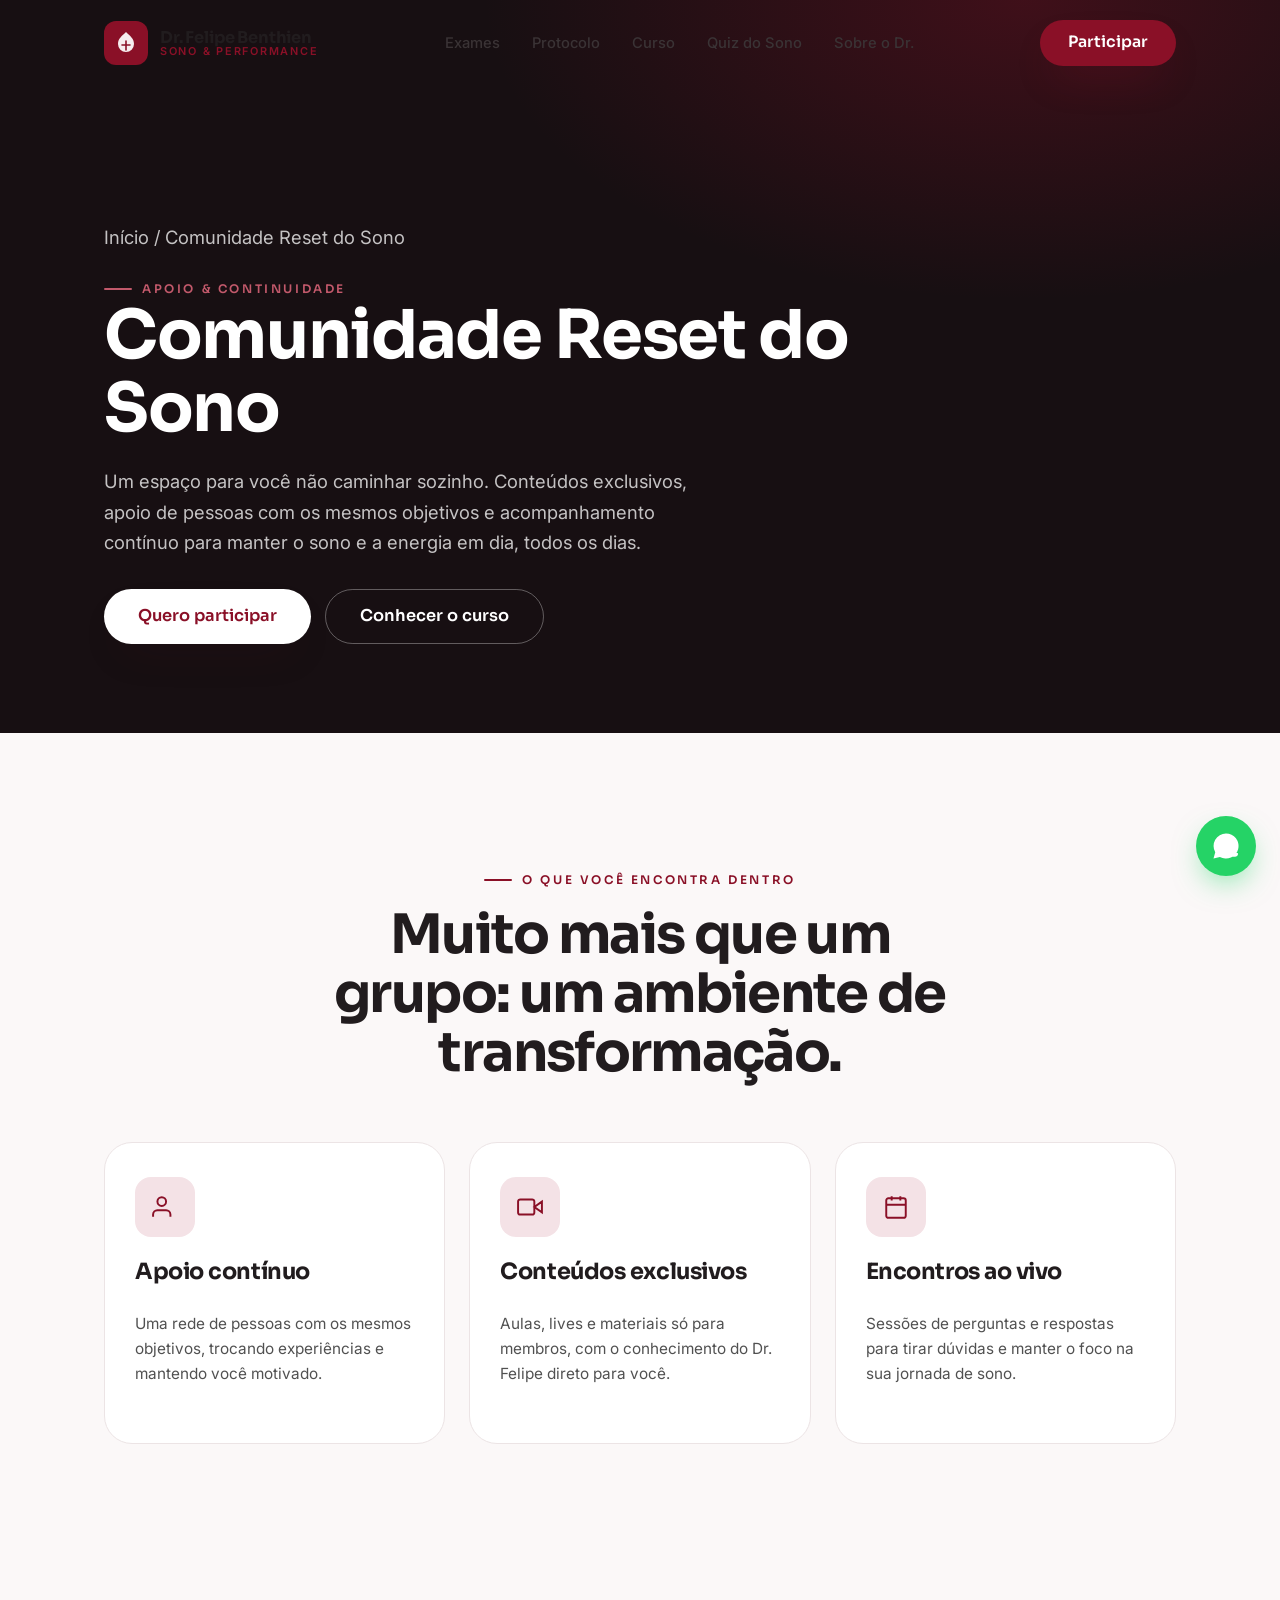
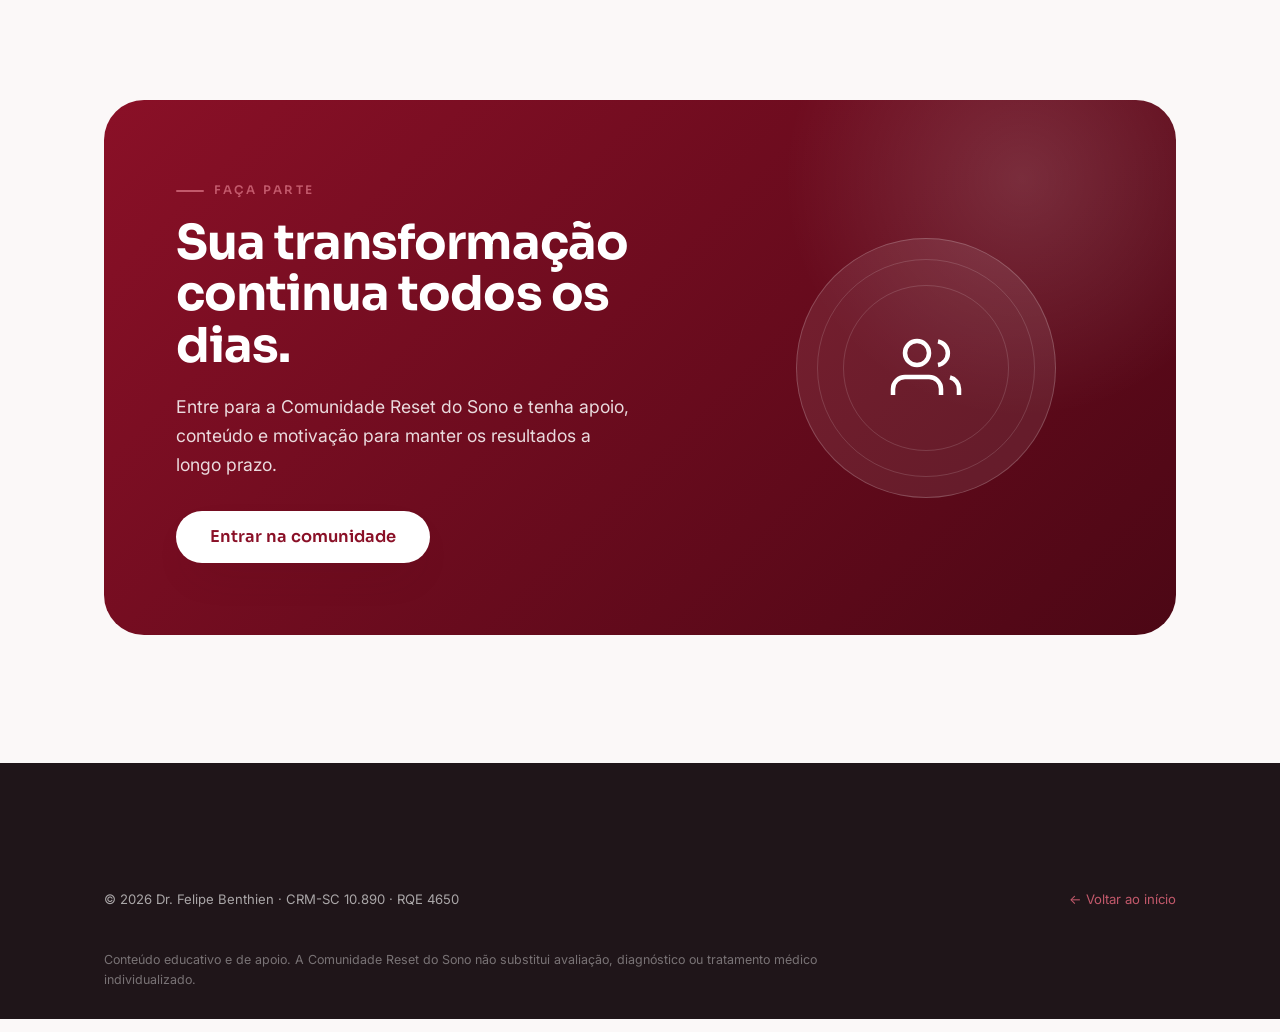
==== comunidade.html @ 01b40cca "feat: cria hub do site Dr. Felipe Benthien (exames + ecossistema) Estrutura inicial do site central " ====
<!DOCTYPE html>
<html lang="pt-BR">
<head>
  <meta charset="UTF-8" />
  <meta name="viewport" content="width=device-width, initial-scale=1.0" />
  <title>Comunidade Reset do Sono | Dr. Felipe Benthien</title>
  <meta name="description" content="A Comunidade Reset do Sono: apoio, conteúdos exclusivos e acompanhamento contínuo para você manter o sono e a energia em dia, ao lado do Dr. Felipe Benthien." />
  <link rel="preconnect" href="https://fonts.googleapis.com" />
  <link rel="preconnect" href="https://fonts.gstatic.com" crossorigin />
  <link href="https://fonts.googleapis.com/css2?family=Sora:wght@400;500;600;700;800&family=Inter:wght@400;500;600&display=swap" rel="stylesheet" />
  <link rel="stylesheet" href="css/styles.css" />
</head>
<body>
  <header class="nav" id="nav">
    <div class="container nav__inner">
      <a href="index.html" class="brand">
        <svg class="brand__mark" viewBox="0 0 44 44" fill="none"><rect width="44" height="44" rx="12" fill="#8a1027"/><path d="M22 11c-4 4-8 6.5-8 12a8 8 0 0 0 16 0c0-5.5-4-8-8-12Z" fill="#fff" opacity=".92"/><path d="M22 20v9M18 24h8" stroke="#8a1027" stroke-width="1.6" stroke-linecap="round"/></svg>
        <span class="brand__text"><span class="brand__name">Dr. Felipe Benthien</span><span class="brand__role">Sono &amp; Performance</span></span>
      </a>
      <nav class="nav__menu">
        <a class="nav__link" href="index.html#exames">Exames</a>
        <a class="nav__link" href="protocolo.html">Protocolo</a>
        <a class="nav__link" href="curso.html">Curso</a>
        <a class="nav__link" href="quiz.html">Quiz do Sono</a>
        <a class="nav__link" href="index.html#sobre">Sobre o Dr.</a>
      </nav>
      <div class="nav__actions">
        <a class="btn btn-primary" href="#entrar">Participar</a>
        <button class="nav__toggle" aria-label="Menu"><span></span><span></span><span></span></button>
      </div>
    </div>
    <div class="nav__drawer">
      <a href="index.html#exames">Exames</a>
      <a href="protocolo.html">Protocolo</a>
      <a href="curso.html">Curso</a>
      <a href="quiz.html">Quiz do Sono</a>
      <a href="index.html#sobre">Sobre o Dr.</a>
      <a class="btn btn-primary btn-block" href="#entrar">Participar</a>
    </div>
  </header>

  <section class="page-hero">
    <div class="container">
      <p class="page-hero__crumb" data-reveal><a href="index.html">Início</a> / Comunidade Reset do Sono</p>
      <span class="eyebrow eyebrow--light" data-reveal>Apoio &amp; continuidade</span>
      <h1 data-reveal data-reveal-delay="1">Comunidade Reset do Sono</h1>
      <p data-reveal data-reveal-delay="2">Um espaço para você não caminhar sozinho. Conteúdos exclusivos, apoio de pessoas com os mesmos objetivos e acompanhamento contínuo para manter o sono e a energia em dia, todos os dias.</p>
      <div class="page-hero__cta" data-reveal data-reveal-delay="3">
        <a class="btn btn-light btn-lg" href="#entrar">Quero participar</a>
        <a class="btn btn-outline-light btn-lg" href="curso.html">Conhecer o curso</a>
      </div>
    </div>
  </section>

  <section class="section">
    <div class="container">
      <div class="eco__head" data-reveal>
        <span class="eyebrow" style="justify-content:center">O que você encontra dentro</span>
        <h2 class="section-title" style="margin-top:16px">Muito mais que um grupo: um ambiente de transformação.</h2>
      </div>
      <div class="exams__grid">
        <article class="exam-card" data-reveal data-reveal-delay="1">
          <span class="exam-card__ico"><svg viewBox="0 0 24 24" width="26" height="26" fill="none" stroke="currentColor" stroke-width="1.8"><path d="M17 21v-2a4 4 0 0 0-4-4H5a4 4 0 0 0-4 4v2"/><circle cx="9" cy="7" r="4"/></svg></span>
          <h3>Apoio contínuo</h3>
          <p class="exam-card__desc">Uma rede de pessoas com os mesmos objetivos, trocando experiências e mantendo você motivado.</p>
        </article>
        <article class="exam-card" data-reveal data-reveal-delay="2">
          <span class="exam-card__ico"><svg viewBox="0 0 24 24" width="26" height="26" fill="none" stroke="currentColor" stroke-width="1.8"><path d="M23 7l-7 5 7 5V7zM14 5H3a2 2 0 0 0-2 2v10a2 2 0 0 0 2 2h11a2 2 0 0 0 2-2V7a2 2 0 0 0-2-2Z"/></svg></span>
          <h3>Conteúdos exclusivos</h3>
          <p class="exam-card__desc">Aulas, lives e materiais só para membros, com o conhecimento do Dr. Felipe direto para você.</p>
        </article>
        <article class="exam-card" data-reveal data-reveal-delay="3">
          <span class="exam-card__ico"><svg viewBox="0 0 24 24" width="26" height="26" fill="none" stroke="currentColor" stroke-width="1.8"><path d="M8 2v4M16 2v4M3 10h18M5 4h14a2 2 0 0 1 2 2v14a2 2 0 0 1-2 2H5a2 2 0 0 1-2-2V6a2 2 0 0 1 2-2Z"/></svg></span>
          <h3>Encontros ao vivo</h3>
          <p class="exam-card__desc">Sessões de perguntas e respostas para tirar dúvidas e manter o foco na sua jornada de sono.</p>
        </article>
      </div>
    </div>
  </section>

  <section class="section" id="entrar">
    <div class="container">
      <div class="quiz-cta" data-reveal>
        <div class="quiz-cta__inner">
          <div>
            <span class="eyebrow eyebrow--light">Faça parte</span>
            <h2 style="margin-top:16px">Sua transformação continua todos os dias.</h2>
            <p>Entre para a Comunidade Reset do Sono e tenha apoio, conteúdo e motivação para manter os resultados a longo prazo.</p>
            <a class="btn btn-light btn-lg" href="https://wa.me/5547999999999?text=Ol%C3%A1!%20Quero%20participar%20da%20Comunidade%20Reset%20do%20Sono." target="_blank" rel="noopener">Entrar na comunidade</a>
          </div>
          <div class="quiz-cta__visual">
            <div class="quiz-orb"><svg viewBox="0 0 24 24" fill="none" stroke="currentColor" stroke-width="1.5"><path d="M17 21v-2a4 4 0 0 0-4-4H5a4 4 0 0 0-4 4v2"/><circle cx="9" cy="7" r="4"/><path d="M23 21v-2a4 4 0 0 0-3-3.87M16 3.13A4 4 0 0 1 16 11"/></svg></div>
          </div>
        </div>
      </div>
    </div>
  </section>

  <footer class="footer">
    <div class="container">
      <div class="footer__bar" style="border:none">
        <span>© <span id="year">2026</span> Dr. Felipe Benthien · CRM-SC 10.890 · RQE 4650</span>
        <span><a href="index.html" style="color:var(--wine-soft)">← Voltar ao início</a></span>
      </div>
      <p class="footer__disclaimer">Conteúdo educativo e de apoio. A Comunidade Reset do Sono não substitui avaliação, diagnóstico ou tratamento médico individualizado.</p>
    </div>
  </footer>

  <button class="wa-float" href="https://wa.me/5547999999999" aria-label="Falar no WhatsApp" onclick="window.open('https://wa.me/5547999999999?text=Ol%C3%A1!%20Quero%20saber%20mais%20sobre%20a%20Comunidade%20Reset%20do%20Sono.','_blank')"><svg viewBox="0 0 24 24" fill="currentColor"><path d="M17.5 14.4c-.3-.2-1.7-.9-2-1-.3-.1-.5-.1-.6.2-.2.3-.7 1-.9 1.1-.2.2-.3.2-.6.1-1.7-.9-2.9-1.6-4-3.6-.3-.5.3-.5.8-1.5.1-.2 0-.3 0-.5-.1-.1-.6-1.5-.9-2-.2-.5-.4-.4-.6-.4h-.5c-.2 0-.5.1-.7.3-.8.8-1 1.8-1 3 .1 1.9 1.4 3.7 1.6 4 .2.2 2.8 4.3 6.8 5.7 2.4.9 3.3.9 4.5.8.7-.1 1.7-.7 2-1.4.3-.7.3-1.2.2-1.4-.1-.1-.3-.2-.6-.3ZM12 2a10 10 0 0 0-8.6 15L2 22l5.1-1.3A10 10 0 1 0 12 2Z"/></svg></button>

  <script src="js/main.js"></script>
</body>
</html>
---- css/styles.css ----
/* ============================================================
   Dr. Felipe Benthien — Design System
   Pneumologia · Medicina do Sono · Performance
   Paleta: #8A1027 (bordô) · #515151 (grafite) · branco
   ============================================================ */

/* ---------- Tokens ---------- */
:root {
  /* Brand */
  --wine: #8a1027;
  --wine-deep: #6c0c1f;
  --wine-dark: #4c0715;
  --wine-soft: #c2596b;
  --wine-tint: #f4e2e6;
  --wine-tint-2: #faf1f3;
  --graphite: #515151;
  --ink: #211c1e;
  --ink-2: #3a3335;
  --near-black: #170f12;
  --near-black-2: #1f1519;

  /* Neutrals */
  --white: #ffffff;
  --paper: #fbf8f8;
  --paper-2: #f6f0f1;
  --line: #ece4e5;
  --muted: #8b8285;

  /* Semantic */
  --bg: var(--paper);
  --text: var(--graphite);
  --heading: var(--ink);

  /* Type */
  --font-display: "Sora", "Segoe UI", system-ui, sans-serif;
  --font-body: "Inter", system-ui, -apple-system, sans-serif;

  /* Radius */
  --r-sm: 12px;
  --r-md: 20px;
  --r-lg: 28px;
  --r-xl: 40px;
  --r-pill: 999px;

  /* Shadow */
  --shadow-sm: 0 2px 8px rgba(30, 12, 16, .05);
  --shadow-md: 0 18px 44px -20px rgba(76, 7, 21, .28);
  --shadow-lg: 0 40px 80px -32px rgba(76, 7, 21, .35);
  --shadow-wine: 0 20px 40px -16px rgba(138, 16, 39, .45);

  /* Layout */
  --container: 1200px;
  --gutter: clamp(20px, 5vw, 80px);
  --section-y: clamp(72px, 10vw, 140px);

  /* Motion */
  --ease: cubic-bezier(.22, 1, .36, 1);
  --ease-in-out: cubic-bezier(.65, 0, .35, 1);
}

/* ---------- Reset ---------- */
*, *::before, *::after { box-sizing: border-box; }
html { scroll-behavior: smooth; -webkit-text-size-adjust: 100%; }
@media (prefers-reduced-motion: reduce) {
  html { scroll-behavior: auto; }
  *, *::before, *::after { animation-duration: .001ms !important; transition-duration: .001ms !important; }
}
body {
  margin: 0;
  font-family: var(--font-body);
  color: var(--text);
  background: var(--bg);
  line-height: 1.65;
  font-size: 17px;
  -webkit-font-smoothing: antialiased;
  overflow-x: hidden;
}
img, svg, video { max-width: 100%; display: block; }
a { color: inherit; text-decoration: none; }
button { font-family: inherit; cursor: pointer; border: none; background: none; }
ul { margin: 0; padding: 0; list-style: none; }
h1, h2, h3, h4 { font-family: var(--font-display); color: var(--heading); line-height: 1.08; margin: 0; font-weight: 700; letter-spacing: -.02em; }

/* ---------- Utilities ---------- */
.container { width: 100%; max-width: var(--container); margin-inline: auto; padding-inline: var(--gutter); }
.section { padding-block: var(--section-y); position: relative; }
.section--tight { padding-block: clamp(48px, 6vw, 90px); }
.eyebrow {
  display: inline-flex; align-items: center; gap: 10px;
  font-family: var(--font-display); font-weight: 600; font-size: .74rem;
  letter-spacing: .22em; text-transform: uppercase; color: var(--wine);
}
.eyebrow::before { content: ""; width: 28px; height: 2px; background: var(--wine); border-radius: 2px; }
.eyebrow--light { color: var(--wine-soft); }
.eyebrow--light::before { background: var(--wine-soft); }
.section-title { font-size: clamp(2rem, 5vw, 3.4rem); letter-spacing: -.03em; }
.section-lead { font-size: clamp(1.05rem, 2vw, 1.2rem); color: var(--graphite); max-width: 56ch; }
.text-wine { color: var(--wine); }
.serif-accent { font-style: italic; font-weight: 300; }

/* ---------- Buttons ---------- */
.btn {
  display: inline-flex; align-items: center; justify-content: center; gap: 10px;
  font-family: var(--font-display); font-weight: 600; font-size: .98rem;
  padding: 15px 28px; border-radius: var(--r-pill);
  transition: transform .35s var(--ease), box-shadow .35s var(--ease), background .3s, color .3s;
  white-space: nowrap; line-height: 1;
}
.btn svg { width: 18px; height: 18px; }
.btn-primary { background: var(--wine); color: #fff; box-shadow: var(--shadow-wine); }
.btn-primary:hover { background: var(--wine-deep); transform: translateY(-3px); box-shadow: 0 26px 50px -18px rgba(138,16,39,.6); }
.btn-ghost { background: transparent; color: var(--ink); border: 1.5px solid var(--line); }
.btn-ghost:hover { border-color: var(--wine); color: var(--wine); transform: translateY(-3px); }
.btn-light { background: #fff; color: var(--wine); box-shadow: var(--shadow-md); }
.btn-light:hover { transform: translateY(-3px); box-shadow: var(--shadow-lg); }
.btn-outline-light { background: transparent; color: #fff; border: 1.5px solid rgba(255,255,255,.32); }
.btn-outline-light:hover { border-color: #fff; background: rgba(255,255,255,.08); transform: translateY(-3px); }
.btn-lg { padding: 18px 34px; font-size: 1.02rem; }
.btn-block { width: 100%; }

.link-arrow { display: inline-flex; align-items: center; gap: 8px; font-family: var(--font-display); font-weight: 600; color: var(--wine); transition: gap .3s var(--ease); }
.link-arrow svg { width: 16px; height: 16px; transition: transform .3s var(--ease); }
.link-arrow:hover { gap: 12px; }
.link-arrow:hover svg { transform: translateX(3px); }

/* ============================================================
   NAVBAR
   ============================================================ */
.nav {
  position: fixed; inset: 0 0 auto 0; z-index: 100;
  transition: background .4s var(--ease), box-shadow .4s var(--ease), padding .4s var(--ease);
  padding-block: 20px;
}
.nav.is-scrolled { background: rgba(251,248,248,.82); backdrop-filter: blur(16px); box-shadow: 0 1px 0 rgba(0,0,0,.05); padding-block: 12px; }
.nav__inner { display: flex; align-items: center; justify-content: space-between; gap: 24px; }
.brand { display: flex; align-items: center; gap: 12px; }
.brand__mark { width: 44px; height: 44px; flex: none; }
.brand__text { display: flex; flex-direction: column; line-height: 1.05; }
.brand__name { font-family: var(--font-display); font-weight: 700; font-size: 1.02rem; color: var(--ink); letter-spacing: -.01em; }
.brand__role { font-size: .68rem; letter-spacing: .16em; text-transform: uppercase; color: var(--wine); font-weight: 600; }
.nav__menu { display: flex; align-items: center; gap: 4px; }
.nav__link {
  position: relative; padding: 10px 14px; border-radius: var(--r-pill);
  font-size: .92rem; font-weight: 500; color: var(--ink-2);
  transition: color .25s, background .25s;
}
.nav__link:hover { color: var(--wine); background: var(--wine-tint-2); }
.nav__actions { display: flex; align-items: center; gap: 12px; }
.nav__toggle { display: none; width: 46px; height: 46px; border-radius: 14px; border: 1.5px solid var(--line); position: relative; }
.nav__toggle span { position: absolute; left: 12px; right: 12px; height: 2px; background: var(--ink); border-radius: 2px; transition: transform .35s var(--ease), opacity .25s; }
.nav__toggle span:nth-child(1) { top: 16px; }
.nav__toggle span:nth-child(2) { top: 22px; }
.nav__toggle span:nth-child(3) { top: 28px; }
body.menu-open .nav__toggle span:nth-child(1) { transform: translateY(6px) rotate(45deg); }
body.menu-open .nav__toggle span:nth-child(2) { opacity: 0; }
body.menu-open .nav__toggle span:nth-child(3) { transform: translateY(-6px) rotate(-45deg); }

/* Dropdown (Ecossistema) */
.nav__item--has-menu { position: relative; }
.nav__dropdown {
  position: absolute; top: calc(100% + 14px); left: 50%; transform: translateX(-50%) translateY(10px);
  width: 320px; background: #fff; border-radius: var(--r-md); box-shadow: var(--shadow-lg);
  padding: 12px; opacity: 0; visibility: hidden; transition: opacity .3s var(--ease), transform .3s var(--ease);
  border: 1px solid var(--line);
}
.nav__item--has-menu:hover .nav__dropdown { opacity: 1; visibility: visible; transform: translateX(-50%) translateY(0); }
.nav__dropdown a { display: flex; gap: 12px; padding: 12px; border-radius: 14px; transition: background .2s; }
.nav__dropdown a:hover { background: var(--wine-tint-2); }
.nav__dropdown .dd-ico { width: 40px; height: 40px; border-radius: 12px; background: var(--wine-tint); display: grid; place-items: center; flex: none; color: var(--wine); }
.nav__dropdown .dd-ico svg { width: 20px; height: 20px; }
.nav__dropdown .dd-title { font-family: var(--font-display); font-weight: 600; font-size: .92rem; color: var(--ink); }
.nav__dropdown .dd-sub { font-size: .78rem; color: var(--muted); }

/* Mobile drawer */
.nav__drawer {
  position: fixed; inset: 0; z-index: 99; background: var(--paper);
  transform: translateX(100%); transition: transform .5s var(--ease);
  display: flex; flex-direction: column; padding: 100px var(--gutter) 40px; gap: 6px; overflow-y: auto;
}
body.menu-open .nav__drawer { transform: translateX(0); }
.nav__drawer a { font-family: var(--font-display); font-size: 1.5rem; font-weight: 600; color: var(--ink); padding: 14px 0; border-bottom: 1px solid var(--line); }
.nav__drawer .btn { margin-top: 20px; }

/* ============================================================
   HERO
   ============================================================ */
.hero { padding-top: clamp(130px, 16vw, 190px); padding-bottom: var(--section-y); position: relative; overflow: hidden; }
.hero__bg {
  position: absolute; inset: 0; z-index: -1;
  background:
    radial-gradient(1000px 600px at 78% -5%, rgba(138,16,39,.10), transparent 60%),
    radial-gradient(700px 500px at 8% 30%, rgba(138,16,39,.05), transparent 55%);
}
.hero__grid { display: grid; grid-template-columns: 1.05fr .95fr; gap: clamp(30px, 5vw, 70px); align-items: center; }
.hero__title { font-size: clamp(2.6rem, 6.4vw, 4.9rem); letter-spacing: -.035em; margin-top: 22px; }
.hero__title em { font-family: var(--font-body); font-style: italic; font-weight: 300; color: var(--wine); }
.hero__lead { margin-top: 24px; font-size: clamp(1.08rem, 2vw, 1.25rem); max-width: 46ch; color: var(--graphite); }
.hero__cta { display: flex; flex-wrap: wrap; gap: 14px; margin-top: 34px; }
.hero__trust { display: flex; flex-wrap: wrap; gap: 26px; margin-top: 40px; }
.hero__trust-item { display: flex; flex-direction: column; }
.hero__trust-num { font-family: var(--font-display); font-weight: 700; font-size: 1.7rem; color: var(--ink); letter-spacing: -.02em; }
.hero__trust-label { font-size: .82rem; color: var(--muted); }

.hero__visual { position: relative; }
.hero__portrait {
  position: relative; border-radius: var(--r-xl); overflow: hidden; aspect-ratio: 4/5;
  box-shadow: var(--shadow-lg);
  background:
    linear-gradient(150deg, rgba(138,16,39,.14), rgba(23,15,18,.55)),
    linear-gradient(320deg, #2a1d21, #6c0c1f 120%);
}
.hero__portrait .media-note { position: absolute; inset: 0; display: grid; place-items: center; color: rgba(255,255,255,.5); font-size: .8rem; letter-spacing: .12em; text-transform: uppercase; text-align: center; padding: 20px; }
.hero__badge {
  position: absolute; background: #fff; border-radius: var(--r-md); box-shadow: var(--shadow-lg);
  padding: 16px 20px; display: flex; align-items: center; gap: 14px;
}
.hero__badge--tl { top: 24px; left: -28px; }
.hero__badge--br { bottom: 30px; right: -24px; flex-direction: column; align-items: flex-start; gap: 4px; }
.hero__badge .b-ico { width: 42px; height: 42px; border-radius: 12px; background: var(--wine-tint); color: var(--wine); display: grid; place-items: center; flex: none; }
.hero__badge .b-title { font-family: var(--font-display); font-weight: 700; font-size: .95rem; color: var(--ink); line-height: 1.1; }
.hero__badge .b-sub { font-size: .76rem; color: var(--muted); }
.hero__badge .stars { color: #e0a92e; font-size: .85rem; letter-spacing: 2px; }

/* Credibility marquee */
.cred { border-block: 1px solid var(--line); background: var(--white); }
.cred__track { display: flex; align-items: center; gap: clamp(28px, 5vw, 60px); padding-block: 26px; flex-wrap: wrap; justify-content: center; }
.cred__item { display: flex; align-items: center; gap: 12px; color: var(--graphite); font-family: var(--font-display); font-weight: 600; font-size: .95rem; }
.cred__item svg { width: 22px; height: 22px; color: var(--wine); flex: none; }

/* ============================================================
   SOBRE
   ============================================================ */
.about__grid { display: grid; grid-template-columns: .9fr 1.1fr; gap: clamp(36px, 6vw, 80px); align-items: center; }
.about__media { position: relative; }
.about__frame {
  border-radius: var(--r-lg); overflow: hidden; aspect-ratio: 3/4; box-shadow: var(--shadow-lg);
  background: linear-gradient(160deg, #efe2e5, #d8bcc2);
  display: grid; place-items: center;
}
.about__frame .media-note { color: rgba(76,7,21,.4); font-size: .78rem; letter-spacing: .12em; text-transform: uppercase; text-align: center; padding: 20px; }
.about__stamp {
  position: absolute; bottom: -26px; right: -20px; width: 128px; height: 128px; border-radius: 50%;
  background: var(--wine); color: #fff; display: grid; place-items: center; text-align: center;
  box-shadow: var(--shadow-wine); padding: 14px; font-family: var(--font-display); font-weight: 600; font-size: .74rem; line-height: 1.3;
}
.about__text p { margin: 18px 0; }
.about__sign { margin-top: 26px; display: flex; align-items: center; gap: 16px; }
.about__sign-name { font-family: var(--font-display); font-weight: 700; color: var(--ink); }
.about__sign-role { font-size: .85rem; color: var(--muted); }
.about__creds { display: flex; gap: 10px; flex-wrap: wrap; margin-top: 26px; }
.chip { display: inline-flex; align-items: center; gap: 8px; padding: 8px 16px; border-radius: var(--r-pill); background: var(--wine-tint-2); color: var(--wine-deep); font-size: .82rem; font-weight: 600; font-family: var(--font-display); }

/* ============================================================
   SINTOMAS
   ============================================================ */
.symptoms { background: var(--near-black); color: rgba(255,255,255,.82); }
.symptoms .section-title { color: #fff; }
.symptoms__head { max-width: 60ch; margin-bottom: 54px; }
.symptoms__grid { display: grid; grid-template-columns: repeat(4, 1fr); gap: 20px; }
.symptom {
  padding: 30px 26px; border-radius: var(--r-md); background: rgba(255,255,255,.04);
  border: 1px solid rgba(255,255,255,.08); transition: transform .4s var(--ease), background .4s;
}
.symptom:hover { transform: translateY(-6px); background: rgba(138,16,39,.18); border-color: rgba(194,89,107,.4); }
.symptom__ico { width: 52px; height: 52px; border-radius: 14px; background: rgba(194,89,107,.16); color: var(--wine-soft); display: grid; place-items: center; margin-bottom: 20px; }
.symptom h3 { color: #fff; font-size: 1.2rem; margin-bottom: 10px; }
.symptom p { font-size: .92rem; color: rgba(255,255,255,.66); margin: 0; }
.symptoms__cta { margin-top: 48px; display: flex; flex-wrap: wrap; align-items: center; gap: 20px; justify-content: space-between; padding: 30px 34px; border-radius: var(--r-lg); background: linear-gradient(120deg, var(--wine-dark), var(--wine)); }
.symptoms__cta p { margin: 0; color: rgba(255,255,255,.9); font-size: 1.05rem; max-width: 46ch; }

/* ============================================================
   EXAMES / CORE
   ============================================================ */
.exams__head { display: grid; grid-template-columns: 1fr auto; gap: 30px; align-items: end; margin-bottom: 56px; }
.exams__grid { display: grid; grid-template-columns: repeat(3, 1fr); gap: 24px; }
.exam-card {
  background: #fff; border-radius: var(--r-lg); padding: 34px 30px; border: 1px solid var(--line);
  transition: transform .4s var(--ease), box-shadow .4s var(--ease), border-color .4s;
  display: flex; flex-direction: column; position: relative; overflow: hidden;
}
.exam-card::after { content: ""; position: absolute; inset: auto 0 0 0; height: 4px; background: var(--wine); transform: scaleX(0); transform-origin: left; transition: transform .5s var(--ease); }
.exam-card:hover { transform: translateY(-8px); box-shadow: var(--shadow-lg); border-color: transparent; }
.exam-card:hover::after { transform: scaleX(1); }
.exam-card.is-featured { background: linear-gradient(165deg, var(--wine), var(--wine-dark)); color: rgba(255,255,255,.85); border-color: transparent; box-shadow: var(--shadow-wine); }
.exam-card.is-featured h3, .exam-card.is-featured .exam-card__price { color: #fff; }
.exam-card.is-featured .exam-card__ico { background: rgba(255,255,255,.14); color: #fff; }
.exam-card.is-featured .exam-card__feat li::before { color: var(--wine-soft); }
.exam-card.is-featured .link-arrow { color: #fff; }
.exam-card__tag { position: absolute; top: 20px; right: 20px; font-size: .68rem; letter-spacing: .12em; text-transform: uppercase; font-weight: 700; color: #fff; background: rgba(255,255,255,.16); padding: 6px 12px; border-radius: var(--r-pill); }
.exam-card__ico { width: 60px; height: 60px; border-radius: 16px; background: var(--wine-tint); color: var(--wine); display: grid; place-items: center; margin-bottom: 22px; }
.exam-card h3 { font-size: 1.4rem; margin-bottom: 12px; }
.exam-card__desc { font-size: .96rem; margin-bottom: 22px; }
.exam-card__feat { display: flex; flex-direction: column; gap: 10px; margin-bottom: 26px; }
.exam-card__feat li { position: relative; padding-left: 26px; font-size: .9rem; }
.exam-card__feat li::before { content: "✓"; position: absolute; left: 0; color: var(--wine); font-weight: 700; }
.exam-card__foot { margin-top: auto; }

/* ============================================================
   QUIZ SEÇÃO
   ============================================================ */
.quiz-cta { background: linear-gradient(135deg, var(--wine) 0%, var(--wine-dark) 100%); color: #fff; border-radius: var(--r-xl); overflow: hidden; position: relative; }
.quiz-cta__inner { display: grid; grid-template-columns: 1.2fr .8fr; gap: 40px; align-items: center; padding: clamp(40px, 6vw, 72px); position: relative; z-index: 1; }
.quiz-cta::before { content: ""; position: absolute; top: -30%; right: -8%; width: 480px; height: 480px; border-radius: 50%; background: radial-gradient(circle, rgba(255,255,255,.14), transparent 70%); }
.quiz-cta h2 { color: #fff; font-size: clamp(1.9rem, 4vw, 3rem); }
.quiz-cta p { color: rgba(255,255,255,.85); margin: 20px 0 32px; font-size: 1.1rem; max-width: 42ch; }
.quiz-cta__meta { display: flex; gap: 26px; margin-top: 28px; flex-wrap: wrap; }
.quiz-cta__meta div { font-size: .86rem; color: rgba(255,255,255,.75); }
.quiz-cta__meta strong { display: block; font-family: var(--font-display); font-size: 1.5rem; color: #fff; }
.quiz-cta__visual { display: grid; place-items: center; }
.quiz-orb { width: 100%; max-width: 260px; aspect-ratio: 1; border-radius: 50%; background: rgba(255,255,255,.08); border: 1px solid rgba(255,255,255,.2); display: grid; place-items: center; position: relative; }
.quiz-orb::before, .quiz-orb::after { content: ""; position: absolute; border-radius: 50%; border: 1px solid rgba(255,255,255,.14); }
.quiz-orb::before { inset: 20px; }
.quiz-orb::after { inset: 46px; }
.quiz-orb svg { width: 72px; height: 72px; color: #fff; position: relative; }

/* ============================================================
   ECOSSISTEMA (sites dentro do site)
   ============================================================ */
.eco__head { text-align: center; max-width: 62ch; margin: 0 auto 60px; }
.eco__head .section-lead { margin-inline: auto; }
.eco__grid { display: grid; grid-template-columns: repeat(2, 1fr); gap: 24px; }
.eco-card {
  position: relative; border-radius: var(--r-lg); overflow: hidden; padding: 40px; min-height: 320px;
  display: flex; flex-direction: column; justify-content: flex-end; color: #fff;
  transition: transform .5s var(--ease); isolation: isolate;
}
.eco-card::before { content: ""; position: absolute; inset: 0; z-index: -2; transition: transform .8s var(--ease); }
.eco-card::after { content: ""; position: absolute; inset: 0; z-index: -1; background: linear-gradient(180deg, rgba(23,15,18,.1) 0%, rgba(23,15,18,.86) 100%); }
.eco-card:hover { transform: translateY(-8px); }
.eco-card:hover::before { transform: scale(1.06); }
.eco-card--protocolo::before { background: linear-gradient(150deg, #6c0c1f, #2a0810); }
.eco-card--curso::before { background: linear-gradient(150deg, #8a1027, #4c0715); }
.eco-card--comunidade::before { background: linear-gradient(150deg, #3a2d30, #170f12); }
.eco-card--quiz::before { background: linear-gradient(150deg, #a02236, #611018); }
.eco-card__badge { position: absolute; top: 26px; left: 26px; z-index: 1; font-size: .7rem; letter-spacing: .14em; text-transform: uppercase; font-weight: 700; background: rgba(255,255,255,.16); backdrop-filter: blur(6px); padding: 7px 14px; border-radius: var(--r-pill); }
.eco-card__price { position: absolute; top: 26px; right: 26px; z-index: 1; font-family: var(--font-display); font-weight: 700; font-size: 1.05rem; }
.eco-card h3 { color: #fff; font-size: clamp(1.5rem, 3vw, 2.1rem); margin-bottom: 12px; }
.eco-card p { color: rgba(255,255,255,.82); font-size: .96rem; margin: 0 0 22px; max-width: 42ch; }
.eco-card .link-arrow { color: #fff; }
.eco-card--wide { grid-column: span 2; }
@media (min-width: 861px) {
  .eco-card--wide { flex-direction: row; align-items: center; justify-content: space-between; min-height: 260px; }
  .eco-card--wide .eco-card__body { max-width: 60%; }
}

/* ============================================================
   PROTOCOLO destaque
   ============================================================ */
.protocolo { background: var(--paper-2); }
.protocolo__grid { display: grid; grid-template-columns: 1fr 1fr; gap: clamp(36px, 6vw, 70px); align-items: center; }
.protocolo__list { display: grid; grid-template-columns: 1fr 1fr; gap: 16px; margin: 34px 0; }
.proto-item { display: flex; gap: 14px; align-items: flex-start; background: #fff; padding: 18px; border-radius: var(--r-md); border: 1px solid var(--line); }
.proto-item .pi-ico { width: 40px; height: 40px; border-radius: 12px; background: var(--wine-tint); color: var(--wine); display: grid; place-items: center; flex: none; }
.proto-item h4 { font-size: 1rem; margin-bottom: 3px; color: var(--ink); }
.proto-item p { font-size: .84rem; margin: 0; color: var(--muted); }
.protocolo__visual { position: relative; border-radius: var(--r-xl); overflow: hidden; aspect-ratio: 4/5; box-shadow: var(--shadow-lg); background: linear-gradient(150deg, #2a1d21, #6c0c1f); display: grid; place-items: center; }
.protocolo__visual .media-note { color: rgba(255,255,255,.5); font-size: .78rem; letter-spacing: .12em; text-transform: uppercase; padding: 20px; text-align: center; }
.protocolo__timeline { display: flex; gap: 8px; margin-top: 20px; }
.protocolo__timeline span { flex: 1; text-align: center; font-size: .74rem; color: var(--muted); }
.protocolo__timeline span b { display: block; font-family: var(--font-display); color: var(--wine); font-size: 1rem; }

/* ============================================================
   DEPOIMENTOS
   ============================================================ */
.reviews__head { text-align: center; max-width: 56ch; margin: 0 auto 56px; }
.reviews__grid { display: grid; grid-template-columns: repeat(3, 1fr); gap: 24px; }
.review {
  background: #fff; border: 1px solid var(--line); border-radius: var(--r-lg); padding: 32px;
  display: flex; flex-direction: column; transition: transform .4s var(--ease), box-shadow .4s var(--ease);
}
.review:hover { transform: translateY(-6px); box-shadow: var(--shadow-md); }
.review__stars { color: #e0a92e; letter-spacing: 2px; margin-bottom: 16px; }
.review__text { font-size: 1rem; color: var(--ink-2); margin-bottom: 26px; flex-grow: 1; }
.review__author { display: flex; align-items: center; gap: 14px; }
.review__avatar { width: 46px; height: 46px; border-radius: 50%; background: linear-gradient(135deg, var(--wine), var(--wine-dark)); color: #fff; display: grid; place-items: center; font-family: var(--font-display); font-weight: 700; flex: none; }
.review__name { font-family: var(--font-display); font-weight: 600; color: var(--ink); font-size: .95rem; }
.review__meta { font-size: .8rem; color: var(--muted); }

/* ============================================================
   BLOG
   ============================================================ */
.blog__head { display: grid; grid-template-columns: 1fr auto; gap: 30px; align-items: end; margin-bottom: 48px; }
.blog__grid { display: grid; grid-template-columns: repeat(3, 1fr); gap: 24px; }
.post { border-radius: var(--r-lg); overflow: hidden; background: #fff; border: 1px solid var(--line); transition: transform .4s var(--ease), box-shadow .4s var(--ease); }
.post:hover { transform: translateY(-6px); box-shadow: var(--shadow-md); }
.post__thumb { aspect-ratio: 16/10; background: linear-gradient(150deg, #efe2e5, #cda9b0); display: grid; place-items: center; color: rgba(76,7,21,.4); font-size: .74rem; letter-spacing: .1em; text-transform: uppercase; }
.post__body { padding: 26px; }
.post__cat { font-size: .72rem; letter-spacing: .14em; text-transform: uppercase; color: var(--wine); font-weight: 700; }
.post h3 { font-size: 1.2rem; margin: 12px 0 10px; }
.post p { font-size: .9rem; color: var(--muted); margin: 0 0 18px; }

/* ============================================================
   FAQ
   ============================================================ */
.faq { background: var(--near-black); color: rgba(255,255,255,.8); }
.faq .section-title { color: #fff; }
.faq__grid { display: grid; grid-template-columns: .8fr 1.2fr; gap: clamp(36px, 6vw, 70px); align-items: start; }
.faq__aside p { color: rgba(255,255,255,.65); margin: 20px 0 30px; }
.faq__list { display: flex; flex-direction: column; gap: 12px; }
.faq-item { border: 1px solid rgba(255,255,255,.1); border-radius: var(--r-md); overflow: hidden; background: rgba(255,255,255,.03); transition: border-color .3s; }
.faq-item.is-open { border-color: rgba(194,89,107,.5); background: rgba(138,16,39,.1); }
.faq-item__q { width: 100%; text-align: left; padding: 22px 26px; display: flex; align-items: center; justify-content: space-between; gap: 20px; font-family: var(--font-display); font-weight: 600; font-size: 1.05rem; color: #fff; }
.faq-item__q .plus { width: 26px; height: 26px; flex: none; position: relative; }
.faq-item__q .plus::before, .faq-item__q .plus::after { content: ""; position: absolute; background: var(--wine-soft); border-radius: 2px; transition: transform .35s var(--ease); }
.faq-item__q .plus::before { top: 12px; left: 4px; right: 4px; height: 2px; }
.faq-item__q .plus::after { left: 12px; top: 4px; bottom: 4px; width: 2px; }
.faq-item.is-open .plus::after { transform: scaleY(0); }
.faq-item__a { max-height: 0; overflow: hidden; transition: max-height .45s var(--ease); }
.faq-item__a p { padding: 0 26px 24px; margin: 0; color: rgba(255,255,255,.68); font-size: .96rem; }

/* ============================================================
   CTA / CONTATO
   ============================================================ */
.contact__grid { display: grid; grid-template-columns: 1fr 1fr; gap: clamp(36px, 6vw, 70px); align-items: center; }
.contact__info { display: flex; flex-direction: column; gap: 4px; }
.contact__title { font-size: clamp(2rem, 4.5vw, 3.2rem); margin-bottom: 20px; }
.contact__cards { display: flex; flex-direction: column; gap: 14px; margin: 30px 0; }
.contact-line { display: flex; gap: 16px; align-items: center; padding: 18px 22px; background: #fff; border: 1px solid var(--line); border-radius: var(--r-md); transition: transform .3s var(--ease), box-shadow .3s; }
.contact-line:hover { transform: translateX(4px); box-shadow: var(--shadow-sm); }
.contact-line .cl-ico { width: 46px; height: 46px; border-radius: 12px; background: var(--wine-tint); color: var(--wine); display: grid; place-items: center; flex: none; }
.contact-line .cl-label { font-size: .78rem; color: var(--muted); }
.contact-line .cl-value { font-family: var(--font-display); font-weight: 600; color: var(--ink); }
.contact__map { border-radius: var(--r-xl); overflow: hidden; aspect-ratio: 1/1; box-shadow: var(--shadow-lg); background: linear-gradient(150deg, #efe2e5, #c9a4ab); display: grid; place-items: center; position: relative; }
.contact__map .media-note { color: rgba(76,7,21,.45); font-size: .78rem; letter-spacing: .12em; text-transform: uppercase; text-align: center; padding: 20px; }

/* ============================================================
   FOOTER
   ============================================================ */
.footer { background: var(--near-black-2); color: rgba(255,255,255,.62); padding-top: clamp(60px, 8vw, 100px); }
.footer__grid { display: grid; grid-template-columns: 1.6fr 1fr 1fr 1fr; gap: 40px; padding-bottom: 50px; }
.footer .brand__name { color: #fff; }
.footer__about { max-width: 34ch; margin: 22px 0; font-size: .92rem; }
.footer__social { display: flex; gap: 10px; }
.footer__social a { width: 42px; height: 42px; border-radius: 12px; border: 1px solid rgba(255,255,255,.14); display: grid; place-items: center; color: #fff; transition: background .3s, transform .3s; }
.footer__social a:hover { background: var(--wine); transform: translateY(-3px); }
.footer__col h4 { color: #fff; font-size: .82rem; letter-spacing: .16em; text-transform: uppercase; margin-bottom: 20px; }
.footer__col a { display: block; padding: 7px 0; font-size: .92rem; transition: color .25s; }
.footer__col a:hover { color: var(--wine-soft); }
.footer__bar { border-top: 1px solid rgba(255,255,255,.1); padding-block: 26px; display: flex; flex-wrap: wrap; gap: 16px; justify-content: space-between; font-size: .82rem; }
.footer__disclaimer { font-size: .78rem; color: rgba(255,255,255,.4); padding-bottom: 30px; max-width: 90ch; line-height: 1.6; }

/* ============================================================
   MODALS / POPUPS
   ============================================================ */
.modal { position: fixed; inset: 0; z-index: 200; display: grid; place-items: center; padding: 20px; opacity: 0; visibility: hidden; transition: opacity .4s var(--ease), visibility .4s; }
.modal.is-open { opacity: 1; visibility: visible; }
.modal__overlay { position: absolute; inset: 0; background: rgba(23,15,18,.62); backdrop-filter: blur(6px); }
.modal__box { position: relative; width: 100%; max-width: 560px; background: #fff; border-radius: var(--r-lg); box-shadow: var(--shadow-lg); padding: clamp(28px, 4vw, 44px); transform: translateY(24px) scale(.98); transition: transform .45s var(--ease); max-height: 90vh; overflow-y: auto; }
.modal.is-open .modal__box { transform: translateY(0) scale(1); }
.modal__close { position: absolute; top: 18px; right: 18px; width: 40px; height: 40px; border-radius: 50%; background: var(--paper-2); color: var(--ink); display: grid; place-items: center; transition: background .25s, transform .25s; }
.modal__close:hover { background: var(--wine); color: #fff; transform: rotate(90deg); }
.modal__eyebrow { justify-content: flex-start; }
.modal h3 { font-size: clamp(1.5rem, 3vw, 2rem); margin: 14px 0 10px; }
.modal p.modal__sub { color: var(--graphite); margin-bottom: 26px; }
.modal__options { display: flex; flex-direction: column; gap: 12px; }
.modal-opt { display: flex; align-items: center; gap: 16px; padding: 18px 20px; border: 1.5px solid var(--line); border-radius: var(--r-md); text-align: left; transition: border-color .3s, background .3s, transform .3s; width: 100%; }
.modal-opt:hover { border-color: var(--wine); background: var(--wine-tint-2); transform: translateX(4px); }
.modal-opt .mo-ico { width: 48px; height: 48px; border-radius: 14px; background: var(--wine-tint); color: var(--wine); display: grid; place-items: center; flex: none; }
.modal-opt .mo-title { font-family: var(--font-display); font-weight: 600; color: var(--ink); }
.modal-opt .mo-sub { font-size: .82rem; color: var(--muted); }
.modal-opt .mo-arrow { margin-left: auto; color: var(--wine); }

/* Quiz modal */
.quiz__progress { height: 6px; background: var(--paper-2); border-radius: var(--r-pill); overflow: hidden; margin-bottom: 24px; }
.quiz__progress-bar { height: 100%; width: 0; background: var(--wine); border-radius: var(--r-pill); transition: width .5s var(--ease); }
.quiz__step { display: none; }
.quiz__step.is-active { display: block; animation: fadeUp .5s var(--ease); }
.quiz__count { font-size: .8rem; color: var(--wine); font-weight: 600; letter-spacing: .1em; text-transform: uppercase; }
.quiz__q { font-family: var(--font-display); font-size: 1.4rem; color: var(--ink); margin: 10px 0 24px; font-weight: 700; }
.quiz__answers { display: flex; flex-direction: column; gap: 10px; }
.quiz-ans { padding: 16px 20px; border: 1.5px solid var(--line); border-radius: var(--r-md); text-align: left; font-weight: 500; color: var(--ink-2); transition: border-color .25s, background .25s; }
.quiz-ans:hover, .quiz-ans.is-picked { border-color: var(--wine); background: var(--wine-tint-2); color: var(--wine-deep); }
.quiz__result { text-align: center; }
.quiz__result .result-score { font-family: var(--font-display); font-size: 3.4rem; font-weight: 700; color: var(--wine); }
.quiz__result .result-ring { width: 130px; height: 130px; margin: 0 auto 20px; }

@keyframes fadeUp { from { opacity: 0; transform: translateY(14px); } to { opacity: 1; transform: translateY(0); } }

/* Exit-intent / newsletter popup uses .modal */
.popup-lead__grid { display: grid; gap: 0; }
.popup-lead .form-row { display: flex; flex-direction: column; gap: 12px; margin-top: 20px; }
.input { width: 100%; padding: 15px 18px; border: 1.5px solid var(--line); border-radius: var(--r-md); font-family: inherit; font-size: 1rem; color: var(--ink); transition: border-color .25s; }
.input:focus { outline: none; border-color: var(--wine); }

/* ============================================================
   SCROLL REVEAL
   ============================================================ */
[data-reveal] { opacity: 0; transform: translateY(28px); transition: opacity .8s var(--ease), transform .8s var(--ease); }
[data-reveal].is-visible { opacity: 1; transform: none; }
[data-reveal-delay="1"] { transition-delay: .08s; }
[data-reveal-delay="2"] { transition-delay: .16s; }
[data-reveal-delay="3"] { transition-delay: .24s; }
[data-reveal-delay="4"] { transition-delay: .32s; }

/* Floating WhatsApp */
.wa-float { position: fixed; bottom: 24px; right: 24px; z-index: 90; width: 60px; height: 60px; border-radius: 50%; background: #25d366; color: #fff; display: grid; place-items: center; box-shadow: 0 12px 30px -8px rgba(37,211,102,.6); transition: transform .35s var(--ease); }
.wa-float:hover { transform: scale(1.08) translateY(-2px); }
.wa-float svg { width: 30px; height: 30px; }

/* Section headings block */
.head-block { max-width: 60ch; }
.head-block .section-lead { margin-top: 18px; }

/* Inner page hero */
.page-hero { padding-top: clamp(140px, 16vw, 200px); padding-bottom: clamp(50px, 7vw, 90px); background: var(--near-black); color: #fff; position: relative; overflow: hidden; }
.page-hero::before { content: ""; position: absolute; inset: 0; background: radial-gradient(900px 500px at 80% 0%, rgba(138,16,39,.35), transparent 60%); }
.page-hero .container { position: relative; }
.page-hero__crumb { color: rgba(255,255,255,.55); font-size: .85rem; margin-bottom: 18px; }
.page-hero__crumb a:hover { color: #fff; }
.page-hero h1 { color: #fff; font-size: clamp(2.4rem, 6vw, 4.2rem); max-width: 18ch; }
.page-hero p { color: rgba(255,255,255,.75); font-size: 1.15rem; max-width: 52ch; margin-top: 22px; }
.page-hero__cta { display: flex; flex-wrap: wrap; gap: 14px; margin-top: 32px; }

/* Pricing */
.price-grid { display: grid; grid-template-columns: repeat(3, 1fr); gap: 24px; }
.price-card { background: #fff; border: 1px solid var(--line); border-radius: var(--r-lg); padding: 36px 30px; position: relative; }
.price-card.is-featured { border: 2px solid var(--wine); box-shadow: var(--shadow-wine); }
.price-card__tag { position: absolute; top: -13px; left: 30px; background: var(--wine); color: #fff; font-size: .72rem; font-weight: 700; letter-spacing: .1em; text-transform: uppercase; padding: 6px 14px; border-radius: var(--r-pill); }
.price-card h3 { font-size: 1.3rem; margin-bottom: 8px; }
.price-card__price { font-family: var(--font-display); font-size: 2.6rem; font-weight: 700; color: var(--ink); margin: 12px 0; }
.price-card__price span { font-size: 1rem; color: var(--muted); font-weight: 400; }
.price-card ul { display: flex; flex-direction: column; gap: 12px; margin: 24px 0; }
.price-card li { position: relative; padding-left: 26px; font-size: .92rem; }
.price-card li::before { content: "✓"; position: absolute; left: 0; color: var(--wine); font-weight: 700; }

/* ============================================================
   RESPONSIVE
   ============================================================ */
@media (max-width: 1024px) {
  .hero__grid { grid-template-columns: 1fr; }
  .hero__visual { max-width: 460px; margin-inline: auto; order: -1; }
  .symptoms__grid { grid-template-columns: repeat(2, 1fr); }
  .exams__grid, .reviews__grid, .blog__grid, .price-grid { grid-template-columns: 1fr 1fr; }
  .exam-card:nth-child(3), .review:nth-child(3), .post:nth-child(3) { grid-column: span 2; }
}
@media (max-width: 860px) {
  .nav__menu, .nav__actions .btn { display: none; }
  .nav__toggle { display: block; }
  .about__grid, .protocolo__grid, .faq__grid, .contact__grid, .quiz-cta__inner, .exams__head, .blog__head { grid-template-columns: 1fr; }
  .eco__grid, .eco-card--wide { grid-template-columns: 1fr; }
  .eco-card--wide { grid-column: span 1; }
  .exams__grid, .reviews__grid, .blog__grid, .price-grid { grid-template-columns: 1fr; }
  .exam-card:nth-child(3), .review:nth-child(3), .post:nth-child(3) { grid-column: span 1; }
  .protocolo__list { grid-template-columns: 1fr; }
  .footer__grid { grid-template-columns: 1fr 1fr; }
  .about__stamp { width: 100px; height: 100px; }
  .exams__head, .blog__head { align-items: start; }
}
@media (max-width: 520px) {
  .symptoms__grid { grid-template-columns: 1fr; }
  .footer__grid { grid-template-columns: 1fr; }
  .hero__badge--tl { left: 0; }
  .hero__badge--br { right: 0; }
  .quiz-cta__meta { gap: 18px; }
}
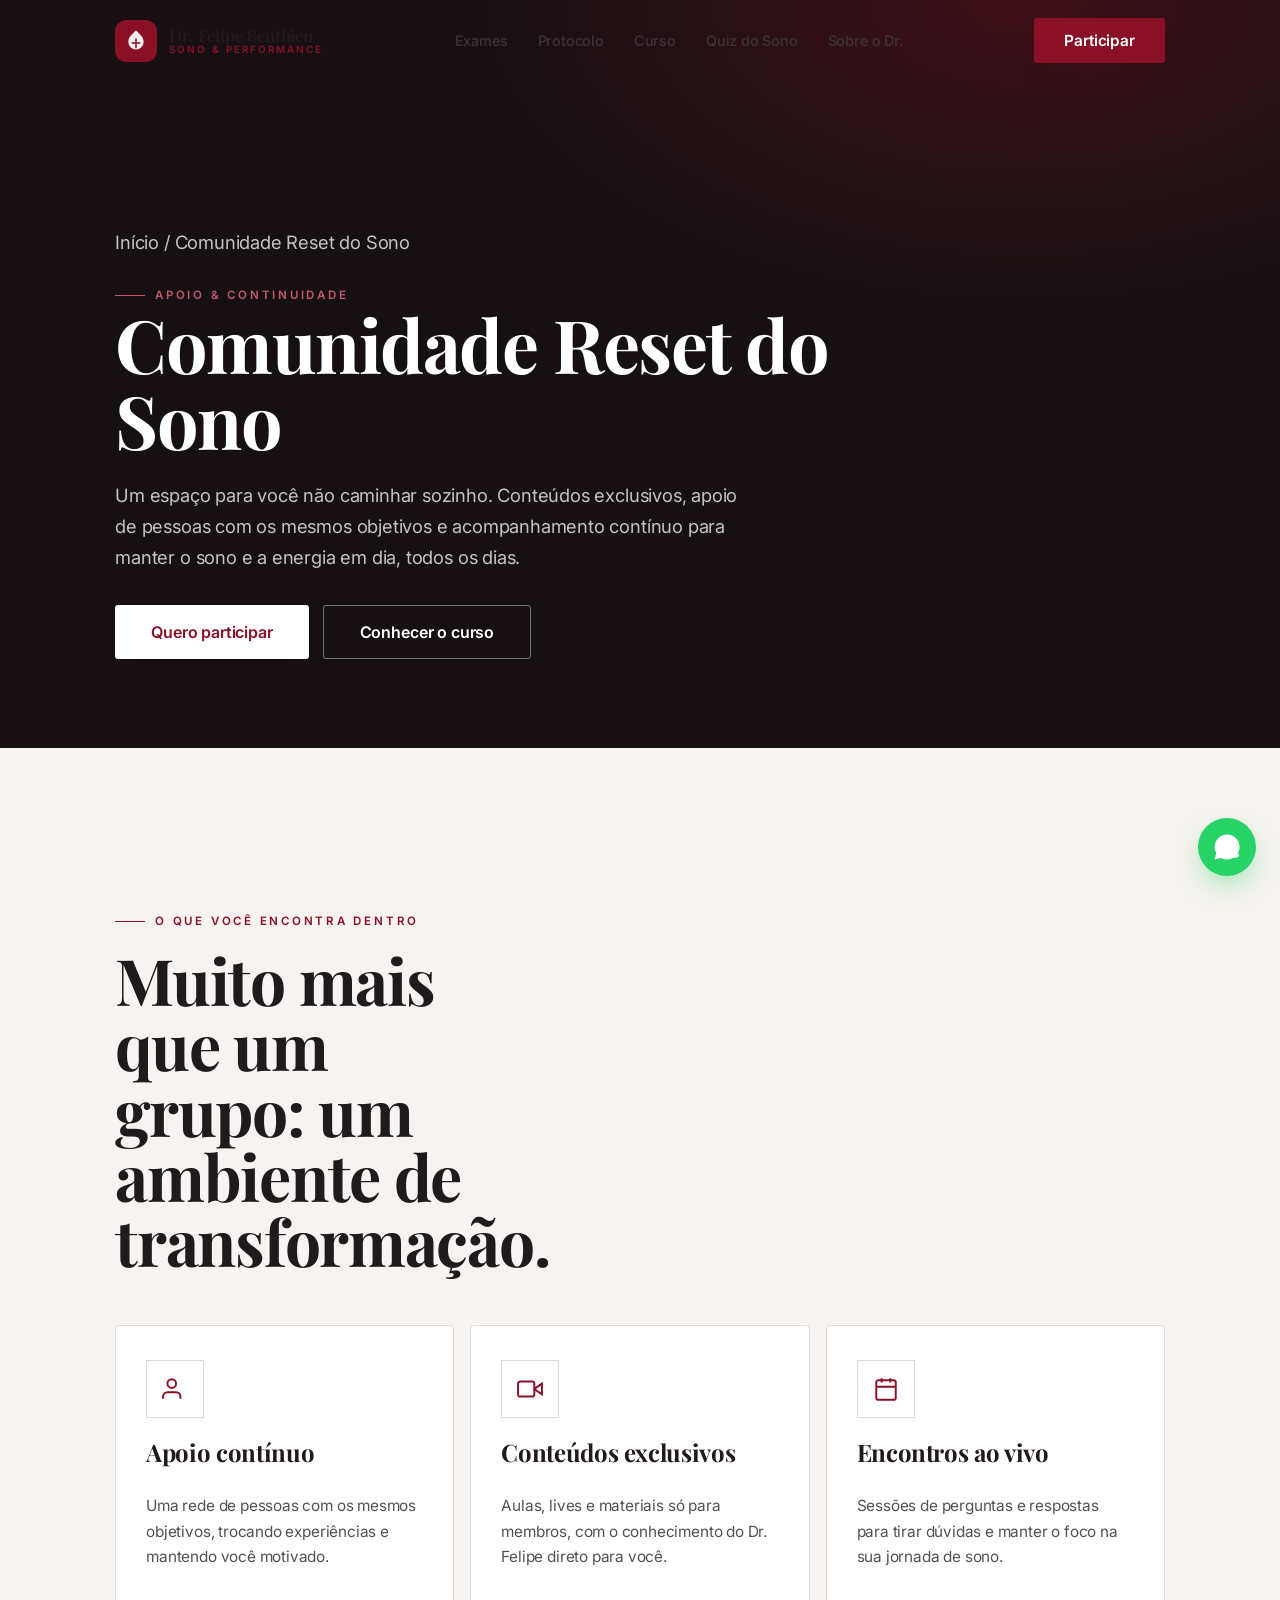
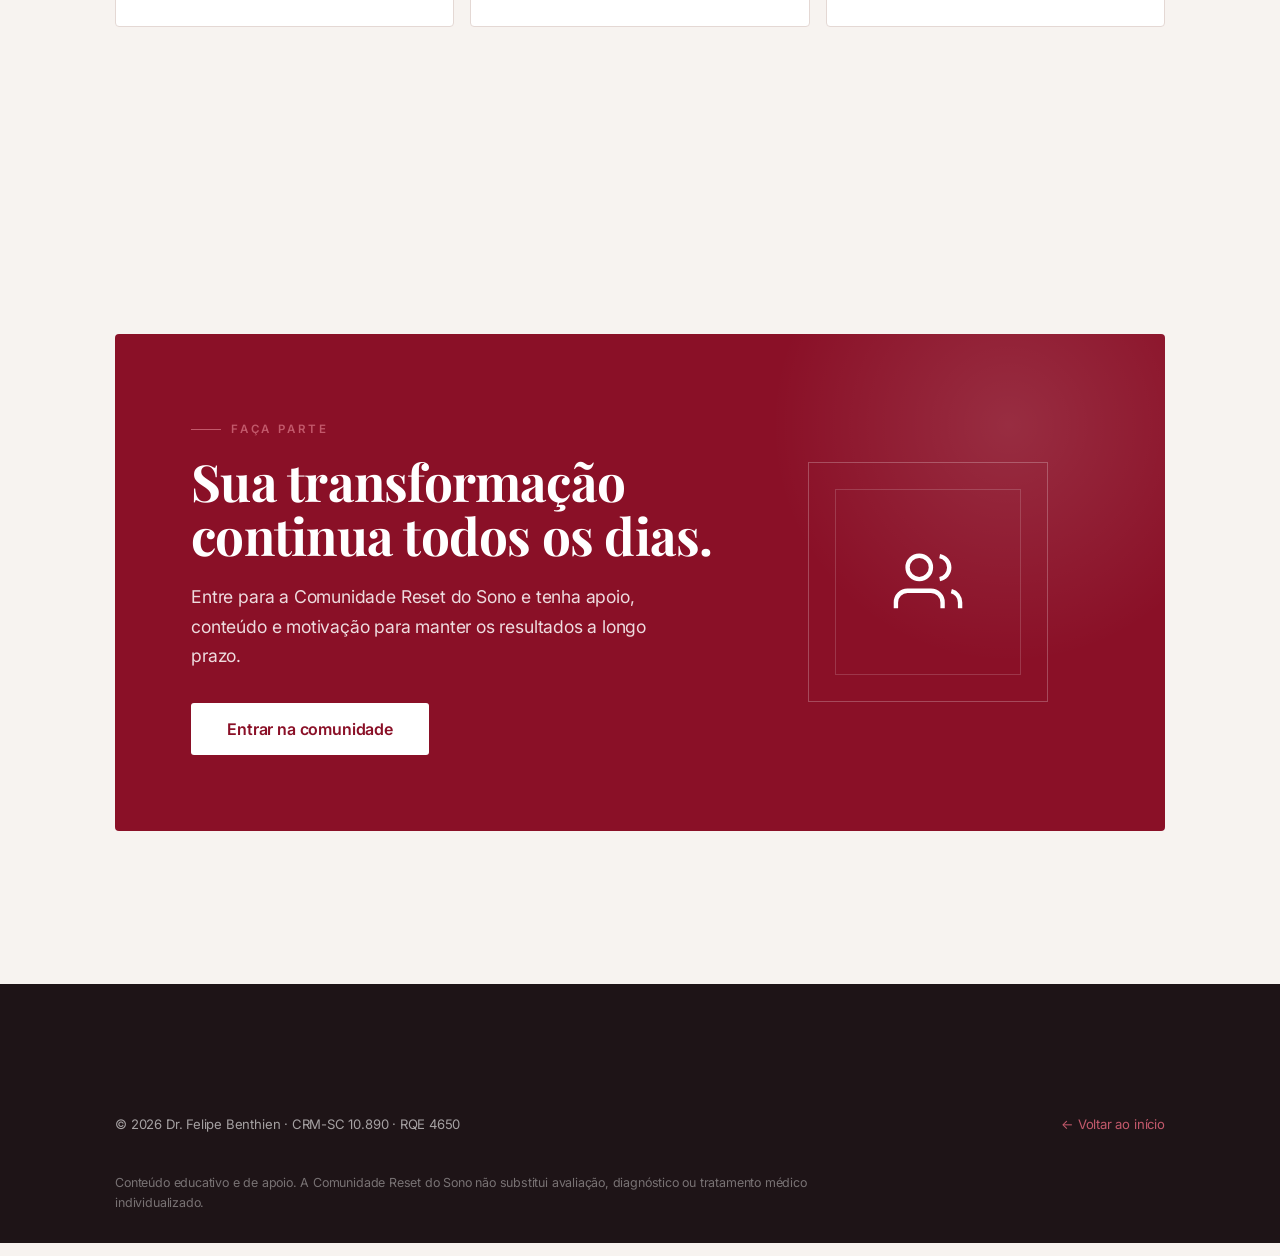
==== commit 1afca4d4: "redesign: identidade própria editorial (menos parecido com a referência) - Tipografia Playfair (títu" ====
--- a/comunidade.html
+++ b/comunidade.html
@@ -7,7 +7,7 @@
   <meta name="description" content="A Comunidade Reset do Sono: apoio, conteúdos exclusivos e acompanhamento contínuo para você manter o sono e a energia em dia, ao lado do Dr. Felipe Benthien." />
   <link rel="preconnect" href="https://fonts.googleapis.com" />
   <link rel="preconnect" href="https://fonts.gstatic.com" crossorigin />
-  <link href="https://fonts.googleapis.com/css2?family=Sora:wght@400;500;600;700;800&family=Inter:wght@400;500;600&display=swap" rel="stylesheet" />
+  <link href="https://fonts.googleapis.com/css2?family=Playfair+Display:ital,wght@0,500;0,600;0,700;0,800;1,400;1,500;1,600&family=Inter:wght@400;500;600;700&display=swap" rel="stylesheet" />
   <link rel="stylesheet" href="css/styles.css" />
 </head>
 <body>
--- a/css/styles.css
+++ b/css/styles.css
@@ -1,555 +1,559 @@
 /* ============================================================
-   Dr. Felipe Benthien — Design System
-   Pneumologia · Medicina do Sono · Performance
-   Paleta: #8A1027 (bordô) · #515151 (grafite) · branco
+   Dr. Felipe Benthien — Design System 3.0 (editorial)
+   Playfair (títulos) + Inter (corpo, tracking reduzido)
+   Cantos afiados · layout assimétrico · glitch nos destaques
+   Paleta: #8A1027 (bordô) · #515151 (grafite) · branco quente
    ============================================================ */
 
-/* ---------- Tokens ---------- */
 :root {
-  /* Brand */
-  --wine: #8a1027;
-  --wine-deep: #6c0c1f;
-  --wine-dark: #4c0715;
-  --wine-soft: #c2596b;
-  --wine-tint: #f4e2e6;
-  --wine-tint-2: #faf1f3;
-  --graphite: #515151;
-  --ink: #211c1e;
-  --ink-2: #3a3335;
-  --near-black: #170f12;
-  --near-black-2: #1f1519;
-
-  /* Neutrals */
-  --white: #ffffff;
-  --paper: #fbf8f8;
-  --paper-2: #f6f0f1;
-  --line: #ece4e5;
-  --muted: #8b8285;
-
-  /* Semantic */
-  --bg: var(--paper);
-  --text: var(--graphite);
-  --heading: var(--ink);
-
-  /* Type */
-  --font-display: "Sora", "Segoe UI", system-ui, sans-serif;
-  --font-body: "Inter", system-ui, -apple-system, sans-serif;
-
-  /* Radius */
-  --r-sm: 12px;
-  --r-md: 20px;
-  --r-lg: 28px;
-  --r-xl: 40px;
-  --r-pill: 999px;
-
-  /* Shadow */
-  --shadow-sm: 0 2px 8px rgba(30, 12, 16, .05);
-  --shadow-md: 0 18px 44px -20px rgba(76, 7, 21, .28);
-  --shadow-lg: 0 40px 80px -32px rgba(76, 7, 21, .35);
-  --shadow-wine: 0 20px 40px -16px rgba(138, 16, 39, .45);
-
-  /* Layout */
-  --container: 1200px;
-  --gutter: clamp(20px, 5vw, 80px);
-  --section-y: clamp(72px, 10vw, 140px);
-
-  /* Motion */
-  --ease: cubic-bezier(.22, 1, .36, 1);
-  --ease-in-out: cubic-bezier(.65, 0, .35, 1);
+  --wine:#8a1027; --wine-deep:#6c0c1f; --wine-dark:#4c0715; --wine-soft:#c2596b;
+  --wine-tint:#f2dfe3; --wine-tint-2:#faf1f2; --wine-hi:rgba(138,16,39,.16);
+  --graphite:#515151; --ink:#211a1c; --ink-2:#3c3335; --near-black:#171012; --near-black-2:#1e1417;
+  --white:#fff; --paper:#f7f3f0; --paper-2:#efe7e3; --paper-3:#e7dbd7; --line:#e4d8d4; --line-soft:#ece2de; --muted:#948a8c;
+  --bg:var(--paper); --text:var(--graphite); --heading:var(--ink);
+
+  --font-head:"Playfair Display", Georgia, "Times New Roman", serif;
+  --font-ui:"Inter", system-ui, -apple-system, sans-serif;
+  --font-body:"Inter", system-ui, -apple-system, sans-serif;
+  --font-display:var(--font-ui); /* compat: elementos de UI */
+
+  /* Cantos afiados */
+  --r-sm:2px; --r-md:3px; --r-lg:4px; --r-xl:6px; --r-pill:3px;
+
+  --shadow-sm:0 2px 10px rgba(30,12,16,.05);
+  --shadow-md:0 24px 50px -26px rgba(76,7,21,.24);
+  --shadow-lg:0 50px 100px -40px rgba(76,7,21,.32);
+  --shadow-wine:0 22px 44px -20px rgba(138,16,39,.4);
+
+  /* Layout editorial — muito respiro lateral */
+  --container:1440px;
+  --gutter:clamp(24px, 9vw, 180px);
+  --section-y:clamp(80px, 12vw, 170px);
+
+  --ease:cubic-bezier(.22,1,.36,1);
 }
 
-/* ---------- Reset ---------- */
-*, *::before, *::after { box-sizing: border-box; }
-html { scroll-behavior: smooth; -webkit-text-size-adjust: 100%; }
-@media (prefers-reduced-motion: reduce) {
-  html { scroll-behavior: auto; }
-  *, *::before, *::after { animation-duration: .001ms !important; transition-duration: .001ms !important; }
+*,*::before,*::after{box-sizing:border-box}
+html.fx-pre .hero__reveal{opacity:0}
+@media (prefers-reduced-motion: reduce){html{scroll-behavior:auto}*,*::before,*::after{animation-duration:.001ms!important;transition-duration:.001ms!important}}
+body{margin:0;font-family:var(--font-body);color:var(--text);background:var(--bg);line-height:1.68;font-size:17px;letter-spacing:-.011em;-webkit-font-smoothing:antialiased;overflow-x:hidden}
+img,svg,video{max-width:100%;display:block}
+a{color:inherit;text-decoration:none}
+button{font-family:inherit;cursor:pointer;border:none;background:none}
+ul{margin:0;padding:0;list-style:none}
+h1,h2,h3,h4{font-family:var(--font-head);color:var(--heading);line-height:1.04;margin:0;font-weight:700;letter-spacing:-.015em}
+
+/* Utilities */
+.container{width:100%;max-width:var(--container);margin-inline:auto;padding-inline:var(--gutter)}
+.section{padding-block:var(--section-y);position:relative}
+.section--tight{padding-block:clamp(54px,7vw,100px)}
+.eyebrow{display:inline-flex;align-items:center;gap:10px;font-family:var(--font-ui);font-weight:600;font-size:.72rem;letter-spacing:.24em;text-transform:uppercase;color:var(--wine)}
+.eyebrow::before{content:"";width:30px;height:1px;background:var(--wine)}
+.eyebrow--center{justify-content:center}
+.eyebrow--light{color:var(--wine-soft)}.eyebrow--light::before{background:var(--wine-soft)}
+.section-title{font-size:clamp(2.2rem,5.4vw,4rem);letter-spacing:-.02em;line-height:1.02}
+.section-lead{font-size:clamp(1.05rem,1.6vw,1.22rem);color:var(--graphite);max-width:52ch}
+.text-wine{color:var(--wine)}
+.serif-italic{font-family:var(--font-head);font-style:italic;font-weight:500;letter-spacing:-.01em}
+
+/* Editorial helpers — deslocamento / assimetria */
+.ed{display:grid;grid-template-columns:repeat(12,1fr);gap:clamp(18px,2.4vw,40px)}
+.offset-r{margin-left:auto}
+
+/* ---------- GLITCH ("destaque bugado") ---------- */
+.grifo{position:relative;display:inline-block;color:var(--wine);font-family:var(--font-head);font-style:italic}
+.grifo .grifo-cap{display:none}
+.grifo::before,.grifo::after{content:attr(data-text);position:absolute;left:0;top:0;width:100%;pointer-events:none;opacity:0;font-style:italic}
+.grifo.is-glitch::before{color:var(--wine-soft);animation:glA .9s steps(2,end) 1}
+.grifo.is-glitch::after{color:var(--graphite);animation:glB .9s steps(2,end) 1}
+.grifo:hover::before{color:var(--wine-soft);animation:glA .6s steps(2,end) 1}
+.grifo:hover::after{color:var(--graphite);animation:glB .6s steps(2,end) 1}
+@keyframes glA{
+  0%{opacity:.9;transform:translate(-3px,-2px);clip-path:inset(0 0 68% 0)}
+  15%{opacity:.9;transform:translate(4px,1px);clip-path:inset(30% 0 20% 0)}
+  30%{transform:translate(-4px,2px);clip-path:inset(60% 0 4% 0)}
+  45%{transform:translate(3px,-1px);clip-path:inset(10% 0 55% 0)}
+  60%{transform:translate(-2px,1px);clip-path:inset(45% 0 25% 0)}
+  75%{opacity:.7;transform:translate(2px,0);clip-path:inset(20% 0 40% 0)}
+  100%{opacity:0;transform:none;clip-path:inset(0 0 0 0)}
 }
-body {
-  margin: 0;
-  font-family: var(--font-body);
-  color: var(--text);
-  background: var(--bg);
-  line-height: 1.65;
-  font-size: 17px;
-  -webkit-font-smoothing: antialiased;
-  overflow-x: hidden;
+@keyframes glB{
+  0%{opacity:.85;transform:translate(3px,2px);clip-path:inset(55% 0 8% 0)}
+  20%{transform:translate(-4px,-1px);clip-path:inset(12% 0 60% 0)}
+  40%{transform:translate(3px,1px);clip-path:inset(40% 0 30% 0)}
+  60%{transform:translate(-3px,-2px);clip-path:inset(70% 0 5% 0)}
+  80%{opacity:.6;transform:translate(2px,1px);clip-path:inset(25% 0 45% 0)}
+  100%{opacity:0;transform:none;clip-path:inset(0 0 0 0)}
 }
-img, svg, video { max-width: 100%; display: block; }
-a { color: inherit; text-decoration: none; }
-button { font-family: inherit; cursor: pointer; border: none; background: none; }
-ul { margin: 0; padding: 0; list-style: none; }
-h1, h2, h3, h4 { font-family: var(--font-display); color: var(--heading); line-height: 1.08; margin: 0; font-weight: 700; letter-spacing: -.02em; }
-
-/* ---------- Utilities ---------- */
-.container { width: 100%; max-width: var(--container); margin-inline: auto; padding-inline: var(--gutter); }
-.section { padding-block: var(--section-y); position: relative; }
-.section--tight { padding-block: clamp(48px, 6vw, 90px); }
-.eyebrow {
-  display: inline-flex; align-items: center; gap: 10px;
-  font-family: var(--font-display); font-weight: 600; font-size: .74rem;
-  letter-spacing: .22em; text-transform: uppercase; color: var(--wine);
+
+/* ---------- Buttons (retangulares) ---------- */
+.btn{display:inline-flex;align-items:center;justify-content:center;gap:10px;font-family:var(--font-ui);font-weight:600;font-size:.96rem;letter-spacing:-.01em;padding:15px 30px;border-radius:var(--r-pill);transition:transform .35s var(--ease),box-shadow .35s var(--ease),background .3s,color .3s;white-space:nowrap;line-height:1}
+.btn svg{width:18px;height:18px}
+.btn-primary{background:var(--wine);color:#fff;box-shadow:var(--shadow-wine)}
+.btn-primary:hover{background:var(--wine-deep);transform:translateY(-2px);box-shadow:0 26px 50px -18px rgba(138,16,39,.55)}
+.btn-ghost{background:transparent;color:var(--ink);border:1px solid var(--ink);}
+.btn-ghost:hover{background:var(--ink);color:#fff;transform:translateY(-2px)}
+.btn-light{background:#fff;color:var(--wine);box-shadow:var(--shadow-md)}
+.btn-light:hover{transform:translateY(-2px);box-shadow:var(--shadow-lg)}
+.btn-outline-light{background:transparent;color:#fff;border:1px solid rgba(255,255,255,.4)}
+.btn-outline-light:hover{border-color:#fff;background:rgba(255,255,255,.08);transform:translateY(-2px)}
+.btn-lg{padding:18px 36px;font-size:1rem}
+.btn-block{width:100%}
+.link-arrow{display:inline-flex;align-items:center;gap:8px;font-family:var(--font-ui);font-weight:600;color:var(--wine);transition:gap .3s var(--ease)}
+.link-arrow svg{width:16px;height:16px;transition:transform .3s var(--ease)}
+.link-arrow:hover{gap:12px}.link-arrow:hover svg{transform:translateX(3px)}
+
+/* ============================================================ NAV + MEGA */
+.nav{position:fixed;inset:0 0 auto 0;z-index:100;transition:background .4s var(--ease),box-shadow .4s var(--ease),padding .4s var(--ease);padding-block:18px}
+.nav.is-scrolled{background:rgba(247,243,240,.86);backdrop-filter:blur(16px);box-shadow:0 1px 0 rgba(0,0,0,.05);padding-block:11px}
+.nav__inner{display:flex;align-items:center;justify-content:space-between;gap:24px}
+.brand{display:flex;align-items:center;gap:12px}
+.brand__mark{width:42px;height:42px;flex:none}
+.brand__text{display:flex;flex-direction:column;line-height:1.05}
+.brand__name{font-family:var(--font-head);font-weight:700;font-size:1.05rem;color:var(--ink);letter-spacing:-.01em}
+.brand__role{font-size:.62rem;letter-spacing:.2em;text-transform:uppercase;color:var(--wine);font-weight:600;font-family:var(--font-ui)}
+.nav__menu{display:flex;align-items:center;gap:2px}
+.nav__link{position:relative;padding:10px 14px;font-size:.9rem;font-weight:500;color:var(--ink-2);transition:color .25s;display:inline-flex;align-items:center;gap:6px;font-family:var(--font-ui)}
+.nav__link:hover{color:var(--wine)}
+.nav__chev{width:10px;height:6px;transition:transform .3s var(--ease)}
+.nav__actions{display:flex;align-items:center;gap:12px}
+.nav__toggle{display:none;width:46px;height:46px;border-radius:var(--r-md);border:1px solid var(--line);position:relative}
+.nav__toggle span{position:absolute;left:12px;right:12px;height:2px;background:var(--ink);border-radius:2px;transition:transform .35s var(--ease),opacity .25s}
+.nav__toggle span:nth-child(1){top:16px}.nav__toggle span:nth-child(2){top:22px}.nav__toggle span:nth-child(3){top:28px}
+body.menu-open .nav__toggle span:nth-child(1){transform:translateY(6px) rotate(45deg)}
+body.menu-open .nav__toggle span:nth-child(2){opacity:0}
+body.menu-open .nav__toggle span:nth-child(3){transform:translateY(-6px) rotate(-45deg)}
+.nav__item{position:relative}
+.nav__item:hover .nav__chev{transform:rotate(180deg)}
+.nav__dropdown{position:absolute;top:calc(100% + 12px);left:50%;transform:translateX(-50%) translateY(10px);width:300px;background:#fff;border-radius:var(--r-md);box-shadow:var(--shadow-lg);padding:10px;opacity:0;visibility:hidden;transition:opacity .3s var(--ease),transform .3s var(--ease);border:1px solid var(--line)}
+.nav__item:hover .nav__dropdown{opacity:1;visibility:visible;transform:translateX(-50%) translateY(0)}
+.nav__mega{position:absolute;top:calc(100% + 12px);left:50%;transform:translateX(-50%) translateY(10px);width:min(760px,92vw);background:#fff;border-radius:var(--r-lg);box-shadow:var(--shadow-lg);border:1px solid var(--line);padding:24px;opacity:0;visibility:hidden;transition:opacity .3s var(--ease),transform .3s var(--ease)}
+.nav__item:hover .nav__mega{opacity:1;visibility:visible;transform:translateX(-50%) translateY(0)}
+.mega-cols{display:grid;grid-template-columns:repeat(3,1fr);gap:16px}
+.mega-head{display:block;font-family:var(--font-ui);font-size:.68rem;letter-spacing:.16em;text-transform:uppercase;color:var(--wine);font-weight:700;margin:6px 0 10px 8px}
+.mega-col ul{display:flex;flex-direction:column;gap:2px}
+.mega-col a{display:block;padding:9px 8px;border-radius:var(--r-sm);font-size:.9rem;color:var(--ink-2);transition:background .2s,color .2s}
+.mega-col a:hover{background:var(--wine-tint-2);color:var(--wine)}
+.mega-all{display:inline-flex;align-items:center;gap:8px;margin-top:18px;padding:12px 18px;border-radius:var(--r-sm);background:var(--near-black);color:#fff;font-family:var(--font-ui);font-weight:600;font-size:.86rem;transition:gap .25s}
+.mega-all:hover{gap:12px}.mega-all svg{width:14px;height:14px}
+.nav__drawer{position:fixed;inset:0;z-index:99;background:var(--paper);transform:translateX(100%);transition:transform .5s var(--ease);display:flex;flex-direction:column;padding:100px var(--gutter) 40px;gap:2px;overflow-y:auto}
+body.menu-open .nav__drawer{transform:translateX(0)}
+.nav__drawer a{font-family:var(--font-head);font-size:1.5rem;font-weight:600;color:var(--ink);padding:13px 0;border-bottom:1px solid var(--line)}
+.nav__drawer .btn{margin-top:20px}
+
+/* ============================================================ PROGRESSIVE BLUR */
+.pblur{position:fixed;left:0;right:0;z-index:80;height:90px;pointer-events:none}
+.pblur-top{top:0;backdrop-filter:blur(4px);-webkit-backdrop-filter:blur(4px);mask-image:linear-gradient(to bottom,#000 0%,#000 40%,transparent 100%);-webkit-mask-image:linear-gradient(to bottom,#000 0%,#000 40%,transparent 100%);opacity:0;transition:opacity .3s}
+.nav.is-scrolled ~ .pblur-top{opacity:1}
+.pblur-bottom{bottom:0;height:120px;backdrop-filter:blur(4px);-webkit-backdrop-filter:blur(4px);mask-image:linear-gradient(to top,#000 0%,#000 40%,transparent 100%);-webkit-mask-image:linear-gradient(to top,#000 0%,#000 40%,transparent 100%)}
+
+/* ============================================================ HERO (assimétrico) */
+.hero{padding-top:clamp(150px,18vw,230px);padding-bottom:var(--section-y);position:relative;overflow:hidden}
+.hero__grid{display:grid;grid-template-columns:1.35fr .9fr;gap:clamp(30px,5vw,72px);align-items:end}
+.hero__content{max-width:none}
+.hero__title{font-size:clamp(2.7rem,7vw,5.6rem);letter-spacing:-.025em;margin-top:26px;line-height:.98;font-weight:800;color:var(--ink)}
+.hero__title .serif-italic{font-weight:400;color:var(--wine)}
+.hero__lede{margin-top:28px;font-size:clamp(1.06rem,1.6vw,1.24rem);max-width:42ch;color:var(--graphite)}
+.hero__lede .hero-word{color:var(--wine);font-family:var(--font-head);font-style:italic;font-weight:500;display:inline-block;min-width:4.2em}
+.hero__lede strong{color:var(--ink);font-weight:600}
+.hero__cta{display:flex;flex-wrap:wrap;gap:14px;margin-top:36px}
+.hero__filter{display:flex;align-items:center;gap:10px;margin-top:30px;color:var(--muted);font-size:.9rem;max-width:38ch}
+.hero__filter svg{width:16px;height:16px;color:var(--wine);flex:none}
+.hero__filter strong{color:var(--ink);font-weight:600}
+/* Visual: arte SVG + moldura afiada + faixa de credenciais embaixo */
+.hero__visual{position:relative}
+.hero__art{width:100%;aspect-ratio:4/5;object-fit:cover;border-radius:var(--r-lg);box-shadow:var(--shadow-lg)}
+.hero__tag{position:absolute;left:-24px;bottom:44px;background:#fff;border:1px solid var(--line);border-left:3px solid var(--wine);padding:14px 20px;box-shadow:var(--shadow-md);max-width:220px}
+.hero__tag b{font-family:var(--font-head);color:var(--ink);font-size:1rem;display:block}
+.hero__tag span{font-size:.8rem;color:var(--muted)}
+.hero__creds{display:grid;grid-template-columns:repeat(4,1fr);gap:0;margin-top:56px;border-top:1px solid var(--line)}
+.hc{padding:22px 22px 0;border-right:1px solid var(--line)}
+.hc:last-child{border-right:none}
+.hc-num{font-family:var(--font-head);font-size:clamp(1.6rem,3vw,2.2rem);font-weight:700;color:var(--wine);letter-spacing:-.02em}
+.hc-num .hc-star{color:#d99a2b;font-size:1.1rem}
+.hc-lbl{font-size:.8rem;color:var(--muted);margin-top:4px}
+
+/* ============================================================ MARQUEE */
+.marquee{border-block:1px solid var(--line);background:var(--ink);overflow:hidden;-webkit-mask-image:linear-gradient(to right,transparent,#000 5%,#000 95%,transparent);mask-image:linear-gradient(to right,transparent,#000 5%,#000 95%,transparent)}
+.marquee__track{display:flex;align-items:center;width:max-content;animation:marquee 48s linear infinite;padding-block:18px}
+.marquee:hover .marquee__track{animation-play-state:paused}
+.marquee__item{display:inline-flex;align-items:center;gap:22px;font-family:var(--font-head);font-style:italic;font-weight:500;font-size:1.05rem;color:#f3e9e6;padding-inline:22px}
+.marquee__sep{color:var(--wine-soft);font-size:.7rem;font-style:normal}
+@keyframes marquee{0%{transform:translateX(0)}100%{transform:translateX(-50%)}}
+
+/* ============================================================ SITUAÇÕES (editorial em linhas) */
+.quem__head{max-width:22ch;margin-bottom:20px}
+.quem__list{border-top:1px solid var(--line)}
+.quem-row{display:grid;grid-template-columns:minmax(80px,1fr) 5fr 4fr;gap:clamp(20px,4vw,60px);align-items:center;padding:clamp(28px,4vw,48px) 0;border-bottom:1px solid var(--line);transition:background .35s var(--ease)}
+.quem-row:hover{background:var(--paper-2)}
+.quem-num{font-family:var(--font-head);font-style:italic;font-size:clamp(2.4rem,5vw,4rem);color:var(--wine);line-height:1}
+.quem-row h3{font-size:clamp(1.3rem,2.4vw,1.9rem);letter-spacing:-.02em}
+.quem-row p{font-size:.98rem;color:var(--graphite);margin:0}
+.quem-row .link-arrow{margin-top:16px}
+
+/* ============================================================ SOBRE + STORY (imagem à esquerda, deslocado) */
+.about__grid{display:grid;grid-template-columns:.85fr 1.15fr;gap:clamp(36px,6vw,90px);align-items:center}
+.about__text{max-width:44ch}
+.about__text p{margin:20px 0;color:var(--graphite)}
+.about__creds{display:flex;gap:8px;flex-wrap:wrap;margin:28px 0}
+.chip{display:inline-flex;align-items:center;gap:8px;padding:8px 16px;border-radius:var(--r-sm);background:transparent;border:1px solid var(--line);color:var(--wine-deep);font-size:.8rem;font-weight:600;font-family:var(--font-ui)}
+.about__sign{display:flex;align-items:center;gap:14px;margin-top:26px}
+.about__sign-name{font-family:var(--font-head);font-weight:700;color:var(--ink)}
+.about__sign-role{font-size:.84rem;color:var(--muted)}
+.story{position:relative}
+.story__frame{position:relative;border-radius:var(--r-lg);overflow:hidden;aspect-ratio:4/5;box-shadow:var(--shadow-lg);background:#2a1d21}
+.story__img{position:absolute;inset:0;width:100%;height:100%;object-fit:cover}
+.story__slide{position:absolute;inset:0;width:100%;height:100%;object-fit:cover;opacity:0;transition:opacity .9s var(--ease);display:grid;place-items:center;background:linear-gradient(150deg,#2a1d21,#6c0c1f)}
+.story__slide.is-active{opacity:1}
+.story__slide-note{color:rgba(255,255,255,.55);font-size:.8rem;letter-spacing:.12em;text-transform:uppercase;text-align:center;padding:20px;font-family:var(--font-ui)}
+.story__badge{position:absolute;left:20px;bottom:20px;display:flex;align-items:center;gap:12px;background:rgba(23,16,18,.6);backdrop-filter:blur(8px);border:1px solid rgba(255,255,255,.18);border-radius:var(--r-md);padding:10px 16px 10px 10px}
+.story__avatar{width:40px;height:40px;border-radius:50%;background:linear-gradient(135deg,var(--wine),var(--wine-dark));display:grid;place-items:center;color:#fff;font-family:var(--font-head);font-weight:700;flex:none}
+.story__name{font-family:var(--font-ui);font-weight:600;font-size:.9rem;color:#fff;display:flex;align-items:center;gap:6px}
+.story__verified{color:var(--wine-soft)}
+.story__meta{font-size:.74rem;color:rgba(255,255,255,.66)}
+.story__dots{position:absolute;top:18px;left:18px;right:18px;display:flex;gap:5px}
+.story__dots span{flex:1;height:2px;background:rgba(255,255,255,.3)}
+.story__dots span.is-active{background:rgba(255,255,255,.9)}
+
+/* ============================================================ JORNADA (linha do tempo horizontal deslocada) */
+.jornada{background:var(--ink);color:rgba(255,255,255,.75)}
+.jornada .section-title{color:#fff}
+.jornada__head{max-width:40ch;margin-bottom:56px}
+.jornada__head .section-lead{color:rgba(255,255,255,.66)}
+.jornada__grid{display:grid;grid-template-columns:repeat(4,1fr);gap:0;border-top:1px solid rgba(255,255,255,.14)}
+.jor-card{padding:30px 26px 0;border-right:1px solid rgba(255,255,255,.1);position:relative;transition:background .35s}
+.jor-card:last-child{border-right:none}
+.jor-card:hover{background:rgba(255,255,255,.03)}
+.jor-num{font-family:var(--font-head);font-style:italic;font-size:1.5rem;color:var(--wine-soft)}
+.jor-ico{width:44px;height:44px;border:1px solid rgba(255,255,255,.2);color:var(--wine-soft);display:grid;place-items:center;margin:18px 0 20px}
+.jor-card h3{font-size:1.2rem;color:#fff;margin-bottom:10px}
+.jor-card p{font-size:.9rem;color:rgba(255,255,255,.6);margin:0}
+
+/* ============================================================ EXAMES POR INTENÇÃO (sticky, layout invertido) */
+.intent{position:relative}
+.intent__track{position:relative}
+.intent__sticky{position:sticky;top:0;min-height:100vh;display:flex;flex-direction:column;justify-content:center;padding-block:clamp(70px,9vw,120px);overflow:hidden}
+.intent__head{max-width:44ch;margin-bottom:40px}
+.intent__stage{display:grid;grid-template-columns:1.15fr .85fr;gap:clamp(28px,4vw,64px);align-items:center}
+.intent__panels{position:relative;min-height:440px;order:-1}
+.intent__nav{display:flex;flex-direction:column}
+.intent-tab{display:flex;align-items:center;gap:18px;padding:22px 4px;text-align:left;transition:opacity .35s var(--ease),padding-left .35s var(--ease);position:relative;width:100%;opacity:.4;border-bottom:1px solid var(--line)}
+.intent-tab.is-active{opacity:1;padding-left:18px}
+.intent-tab__idx{font-family:var(--font-head);font-style:italic;font-size:1.4rem;color:var(--wine-soft);flex:none;width:32px}
+.intent-tab__title{font-family:var(--font-head);font-weight:600;font-size:1.24rem;color:var(--ink);letter-spacing:-.01em}
+.intent-tab__sub{font-size:.82rem;color:var(--muted)}
+.intent-tab__bar{position:absolute;left:0;top:0;bottom:0;width:2px;background:var(--wine);transform:scaleY(0);transform-origin:top;transition:transform .4s var(--ease)}
+.intent-tab.is-active .intent-tab__bar{transform:scaleY(1)}
+.intent-panel{position:absolute;inset:0;opacity:0;visibility:hidden;transform:translateY(16px);transition:opacity .5s var(--ease),transform .5s var(--ease)}
+.intent-panel.is-active{opacity:1;visibility:visible;transform:none;position:relative}
+.intent-card{background:#fff;border:1px solid var(--line);border-radius:var(--r-lg);overflow:hidden;box-shadow:var(--shadow-md)}
+.intent-card__media{aspect-ratio:16/10;overflow:hidden;position:relative;background:var(--paper-2)}
+.intent-card__media img{width:100%;height:100%;object-fit:cover}
+.intent-card__body{padding:34px}
+.intent-card__tag{font-size:.7rem;letter-spacing:.16em;text-transform:uppercase;color:var(--wine);font-weight:700;font-family:var(--font-ui)}
+.intent-card__body h3{font-size:1.7rem;margin:10px 0 12px}
+.intent-card__body p{font-size:.98rem;color:var(--graphite);margin:0 0 24px}
+.intent-card__actions{display:flex;gap:10px;flex-wrap:wrap}
+.intent__progress{height:2px;background:var(--paper-3);margin-top:26px;overflow:hidden}
+.intent__progress-bar{height:100%;width:0;background:var(--wine);transition:width .3s linear}
+
+/* ============================================================ ECOSSISTEMA (mosaico assimétrico) */
+.eco__head{max-width:36ch;margin-bottom:52px}
+.eco__grid{display:grid;grid-template-columns:repeat(6,1fr);grid-auto-rows:minmax(230px,auto);gap:14px}
+.eco-card{position:relative;overflow:hidden;padding:34px;display:flex;flex-direction:column;justify-content:flex-end;color:#fff;transition:transform .5s var(--ease);isolation:isolate;border-radius:var(--r-lg)}
+.eco-card::before{content:"";position:absolute;inset:0;z-index:-2;transition:transform .8s var(--ease)}
+.eco-card::after{content:"";position:absolute;inset:0;z-index:-1;background:linear-gradient(180deg,rgba(23,15,18,.08) 0%,rgba(23,15,18,.9) 100%)}
+.eco-card:hover{transform:translateY(-6px)}
+.eco-card:hover::before{transform:scale(1.06)}
+.eco-card--protocolo::before{background:linear-gradient(150deg,#6c0c1f,#2a0810)}
+.eco-card--curso::before{background:linear-gradient(150deg,#8a1027,#4c0715)}
+.eco-card--comunidade::before{background:linear-gradient(150deg,#3a2d30,#170f12)}
+.eco-card--quiz::before{background:linear-gradient(150deg,#a02236,#611018)}
+/* posicionamento assimétrico */
+.eco-card--protocolo{grid-column:span 4;grid-row:span 2}
+.eco-card--curso{grid-column:span 2}
+.eco-card--comunidade{grid-column:span 2}
+.eco-card--quiz{grid-column:span 4}
+.eco-card__badge{position:absolute;top:24px;left:24px;z-index:1;font-size:.66rem;letter-spacing:.16em;text-transform:uppercase;font-weight:700;font-family:var(--font-ui);background:rgba(255,255,255,.14);backdrop-filter:blur(6px);padding:7px 14px;border-radius:var(--r-sm)}
+.eco-card__price{position:absolute;top:22px;right:24px;z-index:1;font-family:var(--font-head);font-weight:700;font-size:1.1rem}
+.eco-card h3{color:#fff;font-size:clamp(1.5rem,2.6vw,2.3rem);margin-bottom:12px}
+.eco-card p{color:rgba(255,255,255,.82);font-size:.95rem;margin:0 0 22px;max-width:44ch}
+.eco-card .link-arrow{color:#fff}
+
+/* ============================================================ PROTOCOLO destaque */
+.protocolo{background:var(--paper-2)}
+.protocolo__grid{display:grid;grid-template-columns:1fr 1fr;gap:clamp(36px,6vw,80px);align-items:center}
+.protocolo__list{display:grid;grid-template-columns:1fr 1fr;gap:0;margin:32px 0;border-top:1px solid var(--line)}
+.proto-item{display:flex;gap:14px;align-items:flex-start;padding:18px 18px 18px 0;border-bottom:1px solid var(--line)}
+.proto-item .pi-ico{width:38px;height:38px;border:1px solid var(--line);color:var(--wine);display:grid;place-items:center;flex:none}
+.proto-item h4{font-size:1rem;margin-bottom:3px;color:var(--ink);font-family:var(--font-head)}
+.proto-item p{font-size:.84rem;margin:0;color:var(--muted)}
+.protocolo__visual{position:relative;border-radius:var(--r-lg);overflow:hidden;aspect-ratio:4/5;box-shadow:var(--shadow-lg)}
+.protocolo__visual img{width:100%;height:100%;object-fit:cover}
+.protocolo__timeline{display:flex;gap:8px;margin-top:20px}
+.protocolo__timeline span{flex:1;font-size:.74rem;color:var(--muted)}
+.protocolo__timeline span b{display:block;font-family:var(--font-head);color:var(--wine);font-size:1rem}
+
+/* ============================================================ DIFERENCIAIS */
+.dif__head{max-width:40ch;margin-bottom:52px}
+.dif__grid{display:grid;grid-template-columns:1.1fr .9fr;gap:clamp(36px,6vw,80px);align-items:start}
+.dif__figure{order:-1;position:sticky;top:120px;border-radius:var(--r-lg);overflow:hidden;aspect-ratio:4/5;box-shadow:var(--shadow-lg)}
+.dif__figure img{width:100%;height:100%;object-fit:cover}
+.dif__list{display:flex;flex-direction:column;border-top:1px solid var(--line)}
+.dif-item{border-bottom:1px solid var(--line);transition:background .3s}
+.dif-item.is-open{background:var(--paper-2)}
+.dif-q{width:100%;text-align:left;padding:24px 4px;display:flex;align-items:center;gap:16px;font-family:var(--font-head);font-weight:600;font-size:1.2rem;color:var(--ink);letter-spacing:-.01em}
+.dif-q .dif-ico{width:40px;height:40px;border:1px solid var(--line);color:var(--wine);display:grid;place-items:center;flex:none;transition:background .3s,color .3s}
+.dif-item.is-open .dif-ico{background:var(--wine);color:#fff;border-color:var(--wine)}
+.dif-q .dif-mark{margin-left:auto;width:22px;height:22px;position:relative;flex:none}
+.dif-q .dif-mark::before,.dif-q .dif-mark::after{content:"";position:absolute;background:var(--wine);transition:transform .35s var(--ease)}
+.dif-q .dif-mark::before{top:10px;left:2px;right:2px;height:2px}
+.dif-q .dif-mark::after{left:10px;top:2px;bottom:2px;width:2px}
+.dif-item.is-open .dif-mark::after{transform:scaleY(0)}
+.dif-a{max-height:0;overflow:hidden;transition:max-height .45s var(--ease)}
+.dif-a p{padding:0 4px 26px 60px;margin:0;color:var(--graphite);font-size:.96rem;max-width:52ch}
+
+/* ============================================================ CHAT OBJEÇÕES */
+.chat-sec{background:var(--near-black);color:#fff;position:relative;overflow:hidden}
+.chat-fx{position:absolute;inset:0;z-index:0;pointer-events:none;opacity:.6}
+.chat-fx__grid{position:absolute;inset:0;background-image:linear-gradient(rgba(194,89,107,.08) 1px,transparent 1px),linear-gradient(90deg,rgba(194,89,107,.08) 1px,transparent 1px);background-size:46px 46px;mask-image:radial-gradient(circle at 30% 30%,#000,transparent 75%)}
+.chat-fx__glow{position:absolute;border-radius:50%;filter:blur(70px)}
+.chat-fx__glow--1{width:420px;height:420px;background:rgba(138,16,39,.5);top:-8%;left:2%}
+.chat-fx__glow--2{width:360px;height:360px;background:rgba(76,7,21,.6);bottom:-10%;right:-4%}
+.chat-fx__lines{position:absolute;inset:0;width:100%;height:100%}
+.chat-fx__lines path{fill:none;stroke:rgba(194,89,107,.22);stroke-width:1.5}
+.chat-sec .container{position:relative;z-index:1}
+.chat__head{max-width:44ch;margin-bottom:44px}
+.chat__head .section-title{color:#fff}
+.chat{display:flex;flex-direction:column;gap:16px;max-width:720px;margin-left:0}
+.msg{display:flex;gap:12px;opacity:0;transform:translateY(16px);transition:opacity .5s var(--ease),transform .5s var(--ease)}
+.msg.is-in{opacity:1;transform:none}
+.msg-paciente{justify-content:flex-end}
+.msg-paciente .msg-bubble{background:rgba(255,255,255,.1);border:1px solid rgba(255,255,255,.14);color:#fff;border-radius:var(--r-lg)}
+.msg-bubble{padding:16px 20px;font-size:.98rem;max-width:78%;line-height:1.55;border-radius:var(--r-lg)}
+.msg-dra{align-items:flex-end}
+.msg-avatar{width:42px;height:42px;border-radius:50%;flex:none;background:linear-gradient(135deg,var(--wine),var(--wine-dark));display:grid;place-items:center;color:#fff;font-family:var(--font-head);font-weight:700}
+.msg-col{display:flex;flex-direction:column;gap:5px;max-width:80%}
+.msg-nome{font-family:var(--font-ui);font-weight:600;font-size:.82rem;color:var(--wine-soft)}
+.msg-bubble-dra{background:linear-gradient(150deg,var(--wine),var(--wine-dark));color:#fff;max-width:100%}
+.msg-typing{display:flex;gap:4px;padding:14px 18px;background:rgba(255,255,255,.08);border-radius:var(--r-lg);width:fit-content}
+.msg-typing span{width:7px;height:7px;border-radius:50%;background:var(--wine-soft);animation:typing 1.2s infinite}
+.msg-typing span:nth-child(2){animation-delay:.2s}.msg-typing span:nth-child(3){animation-delay:.4s}
+@keyframes typing{0%,60%,100%{opacity:.3;transform:translateY(0)}30%{opacity:1;transform:translateY(-4px)}}
+.msg-cta{justify-content:flex-start;margin-top:12px}
+
+/* ============================================================ DEPOIMENTOS (grid offset estático) */
+.testi{background:var(--paper-2)}
+.testi__head{max-width:40ch;margin-bottom:48px}
+.testi__stars{color:#d99a2b;letter-spacing:2px}
+.testi__grid{display:grid;grid-template-columns:repeat(3,1fr);gap:16px;align-items:start}
+.testi-card{background:#fff;border:1px solid var(--line);border-radius:var(--r-lg);padding:30px;display:flex;flex-direction:column}
+.testi-card:nth-child(2){margin-top:40px}
+.testi-card:nth-child(3){margin-top:80px}
+.testi-card:nth-child(5){margin-top:40px}
+.testi-card:nth-child(6){margin-top:80px}
+.testi-card .review__stars{color:#d99a2b;letter-spacing:2px;margin-bottom:14px}
+.testi-text{font-size:1rem;color:var(--ink-2);margin:0 0 22px;flex-grow:1;font-family:var(--font-head);font-style:italic;line-height:1.5}
+.testi-foot{display:flex;align-items:center;gap:12px}
+.testi-photo{width:44px;height:44px;border-radius:50%;background:linear-gradient(135deg,var(--wine),var(--wine-dark));display:grid;place-items:center;color:#fff;font-family:var(--font-head);font-weight:700;flex:none}
+.testi-name{font-family:var(--font-ui);font-weight:600;color:var(--ink);font-size:.92rem}
+.testi-role{font-size:.78rem;color:var(--muted)}
+
+/* ============================================================ QUIZ CTA */
+.quiz-cta{background:var(--wine);color:#fff;overflow:hidden;position:relative;border-radius:var(--r-lg)}
+.quiz-cta__inner{display:grid;grid-template-columns:1.25fr .75fr;gap:40px;align-items:center;padding:clamp(40px,6vw,76px);position:relative;z-index:1}
+.quiz-cta::before{content:"";position:absolute;top:-30%;right:-8%;width:480px;height:480px;border-radius:50%;background:radial-gradient(circle,rgba(255,255,255,.12),transparent 70%)}
+.quiz-cta h2{color:#fff;font-size:clamp(2rem,4vw,3.2rem)}
+.quiz-cta p{color:rgba(255,255,255,.85);margin:20px 0 32px;font-size:1.1rem;max-width:42ch}
+.quiz-cta__meta{display:flex;gap:36px;margin-top:28px;flex-wrap:wrap}
+.quiz-cta__meta div{font-size:.86rem;color:rgba(255,255,255,.75)}
+.quiz-cta__meta strong{display:block;font-family:var(--font-head);font-size:1.6rem;color:#fff}
+.quiz-cta__visual{display:grid;place-items:center}
+.quiz-orb{width:100%;max-width:240px;aspect-ratio:1;border:1px solid rgba(255,255,255,.24);display:grid;place-items:center;position:relative}
+.quiz-orb::before{content:"";position:absolute;inset:26px;border:1px solid rgba(255,255,255,.16)}
+.quiz-orb svg{width:70px;height:70px;color:#fff;position:relative}
+
+/* ============================================================ FAQ */
+.faq{background:var(--near-black);color:rgba(255,255,255,.8)}
+.faq .section-title{color:#fff}
+.faq__grid{display:grid;grid-template-columns:.75fr 1.25fr;gap:clamp(36px,6vw,80px);align-items:start}
+.faq__aside p{color:rgba(255,255,255,.65);margin:20px 0 26px}
+.faq__creator{display:flex;align-items:center;gap:12px;margin-bottom:26px}
+.faq__creator .msg-avatar{width:48px;height:48px}
+.faq__creator .c-name{font-family:var(--font-head);font-weight:600;color:#fff;font-size:.95rem}
+.faq__creator .c-role{font-size:.8rem;color:rgba(255,255,255,.6)}
+.faq__list{display:flex;flex-direction:column;border-top:1px solid rgba(255,255,255,.12)}
+.faq-item{border-bottom:1px solid rgba(255,255,255,.12);transition:background .3s}
+.faq-item.is-open{background:rgba(138,16,39,.12)}
+.faq-item__q{width:100%;text-align:left;padding:24px 4px;display:flex;align-items:center;justify-content:space-between;gap:20px;font-family:var(--font-head);font-weight:600;font-size:1.15rem;color:#fff;letter-spacing:-.01em}
+.faq-item__q .plus{width:24px;height:24px;flex:none;position:relative}
+.faq-item__q .plus::before,.faq-item__q .plus::after{content:"";position:absolute;background:var(--wine-soft);transition:transform .35s var(--ease)}
+.faq-item__q .plus::before{top:11px;left:2px;right:2px;height:2px}
+.faq-item__q .plus::after{left:11px;top:2px;bottom:2px;width:2px}
+.faq-item.is-open .plus::after{transform:scaleY(0)}
+.faq-item__a{max-height:0;overflow:hidden;transition:max-height .45s var(--ease)}
+.faq-item__a p{padding:0 4px 24px;margin:0;color:rgba(255,255,255,.66);font-size:.96rem;max-width:60ch}
+
+/* ============================================================ CONTATO */
+.contact__grid{display:grid;grid-template-columns:1.1fr .9fr;gap:clamp(36px,6vw,80px);align-items:center}
+.contact__title{font-size:clamp(2.2rem,4.5vw,3.4rem);margin-bottom:20px}
+.contact__cards{display:flex;flex-direction:column;margin:30px 0;border-top:1px solid var(--line)}
+.contact-line{display:flex;gap:16px;align-items:center;padding:20px 4px;border-bottom:1px solid var(--line);transition:padding-left .3s var(--ease)}
+.contact-line:hover{padding-left:14px}
+.contact-line .cl-ico{width:44px;height:44px;border:1px solid var(--line);color:var(--wine);display:grid;place-items:center;flex:none}
+.contact-line .cl-label{font-size:.78rem;color:var(--muted)}
+.contact-line .cl-value{font-family:var(--font-head);font-weight:600;color:var(--ink)}
+.contact__map{border-radius:var(--r-lg);overflow:hidden;aspect-ratio:1/1;box-shadow:var(--shadow-lg)}
+.contact__map img{width:100%;height:100%;object-fit:cover}
+.contact__map iframe{width:100%;height:100%;border:0}
+
+/* ============================================================ CTA FINAL */
+.cta-final{position:relative;overflow:hidden;background:var(--near-black);color:#fff}
+.cta-final__art{position:absolute;inset:0;object-fit:cover;width:100%;height:100%;opacity:.32}
+.cta-final__inner{position:relative;z-index:1;display:grid;grid-template-columns:1.3fr .7fr;gap:40px;align-items:end;padding-block:clamp(70px,9vw,130px)}
+.cta-final h2{color:#fff;font-size:clamp(2.2rem,5vw,3.8rem);max-width:16ch}
+.cta-final p{color:rgba(255,255,255,.82);font-size:1.1rem;margin:0}
+.cta-final .btn{margin-top:26px}
+
+/* ============================================================ FOOTER */
+.footer{background:var(--near-black-2);color:rgba(255,255,255,.6);padding-top:clamp(64px,8vw,110px)}
+.footer__grid{display:grid;grid-template-columns:1.8fr 1fr 1fr 1fr;gap:40px;padding-bottom:50px}
+.footer .brand__name{color:#fff}
+.footer__about{max-width:34ch;margin:22px 0;font-size:.92rem}
+.footer__social{display:flex;gap:10px}
+.footer__social a{width:42px;height:42px;border:1px solid rgba(255,255,255,.14);display:grid;place-items:center;color:#fff;transition:background .3s,transform .3s}
+.footer__social a:hover{background:var(--wine);transform:translateY(-3px)}
+.footer__col h4{color:#fff;font-size:.76rem;letter-spacing:.18em;text-transform:uppercase;margin-bottom:20px;font-family:var(--font-ui)}
+.footer__col a{display:block;padding:7px 0;font-size:.92rem;transition:color .25s}
+.footer__col a:hover{color:var(--wine-soft)}
+.footer__bar{border-top:1px solid rgba(255,255,255,.1);padding-block:26px;display:flex;flex-wrap:wrap;gap:16px;justify-content:space-between;font-size:.82rem}
+.footer__disclaimer{font-size:.78rem;color:rgba(255,255,255,.4);padding-bottom:30px;max-width:90ch;line-height:1.6}
+
+/* ============================================================ MODALS */
+.modal{position:fixed;inset:0;z-index:200;display:grid;place-items:center;padding:20px;opacity:0;visibility:hidden;transition:opacity .4s var(--ease),visibility .4s}
+.modal.is-open{opacity:1;visibility:visible}
+.modal__overlay{position:absolute;inset:0;background:rgba(23,15,18,.62);backdrop-filter:blur(6px)}
+.modal__box{position:relative;width:100%;max-width:560px;background:#fff;border-radius:var(--r-lg);box-shadow:var(--shadow-lg);padding:clamp(28px,4vw,46px);transform:translateY(24px) scale(.98);transition:transform .45s var(--ease);max-height:90vh;overflow-y:auto}
+.modal.is-open .modal__box{transform:translateY(0) scale(1)}
+.modal__close{position:absolute;top:18px;right:18px;width:40px;height:40px;border-radius:var(--r-sm);background:var(--paper-2);color:var(--ink);display:grid;place-items:center;transition:background .25s,transform .25s}
+.modal__close:hover{background:var(--wine);color:#fff}
+.modal__eyebrow{justify-content:flex-start}
+.modal h3{font-size:clamp(1.6rem,3vw,2.1rem);margin:14px 0 10px}
+.modal p.modal__sub{color:var(--graphite);margin-bottom:26px}
+.modal__options{display:flex;flex-direction:column;gap:12px}
+.modal-opt{display:flex;align-items:center;gap:16px;padding:18px 20px;border:1px solid var(--line);border-radius:var(--r-md);text-align:left;transition:border-color .3s,background .3s,transform .3s;width:100%}
+.modal-opt:hover{border-color:var(--wine);background:var(--wine-tint-2);transform:translateX(4px)}
+.modal-opt .mo-ico{width:48px;height:48px;border:1px solid var(--line);color:var(--wine);display:grid;place-items:center;flex:none}
+.modal-opt .mo-title{font-family:var(--font-head);font-weight:600;color:var(--ink)}
+.modal-opt .mo-sub{font-size:.82rem;color:var(--muted)}
+.modal-opt .mo-arrow{margin-left:auto;color:var(--wine)}
+.quiz__progress{height:4px;background:var(--paper-2);overflow:hidden;margin-bottom:24px}
+.quiz__progress-bar{height:100%;width:0;background:var(--wine);transition:width .5s var(--ease)}
+.quiz__step{display:none}
+.quiz__step.is-active{display:block;animation:fadeUp .5s var(--ease)}
+.quiz__count{font-size:.78rem;color:var(--wine);font-weight:600;letter-spacing:.14em;text-transform:uppercase;font-family:var(--font-ui)}
+.quiz__q{font-family:var(--font-head);font-size:1.5rem;color:var(--ink);margin:10px 0 24px;font-weight:700}
+.quiz__answers{display:flex;flex-direction:column;gap:10px}
+.quiz-ans{padding:16px 20px;border:1px solid var(--line);border-radius:var(--r-md);text-align:left;font-weight:500;color:var(--ink-2);transition:border-color .25s,background .25s}
+.quiz-ans:hover,.quiz-ans.is-picked{border-color:var(--wine);background:var(--wine-tint-2);color:var(--wine-deep)}
+.quiz__result{text-align:center}
+.quiz__result .result-score{font-family:var(--font-head);font-size:3.6rem;font-weight:700;color:var(--wine)}
+.quiz__result .result-ring{width:130px;height:130px;margin:0 auto 20px}
+@keyframes fadeUp{from{opacity:0;transform:translateY(14px)}to{opacity:1;transform:none}}
+.popup-lead .form-row{display:flex;flex-direction:column;gap:12px;margin-top:20px}
+.input{width:100%;padding:15px 18px;border:1px solid var(--line);border-radius:var(--r-md);font-family:inherit;font-size:1rem;color:var(--ink);transition:border-color .25s}
+.input:focus{outline:none;border-color:var(--wine)}
+
+/* ============================================================ INNER PAGES */
+.page-hero{padding-top:clamp(150px,16vw,210px);padding-bottom:clamp(54px,7vw,96px);background:var(--near-black);color:#fff;position:relative;overflow:hidden}
+.page-hero::before{content:"";position:absolute;inset:0;background:radial-gradient(900px 500px at 80% 0%,rgba(138,16,39,.35),transparent 60%)}
+.page-hero .container{position:relative}
+.page-hero__crumb{color:rgba(255,255,255,.55);font-size:.85rem;margin-bottom:18px}
+.page-hero__crumb a:hover{color:#fff}
+.page-hero h1{color:#fff;font-size:clamp(2.6rem,6.5vw,4.6rem);max-width:16ch;letter-spacing:-.02em}
+.page-hero p{color:rgba(255,255,255,.75);font-size:1.15rem;max-width:52ch;margin-top:22px}
+.page-hero__cta{display:flex;flex-wrap:wrap;gap:14px;margin-top:32px}
+.exams__head{display:grid;grid-template-columns:1fr auto;gap:30px;align-items:end;margin-bottom:56px}
+.exams__grid{display:grid;grid-template-columns:repeat(3,1fr);gap:16px}
+.exam-card{background:#fff;border-radius:var(--r-lg);padding:34px 30px;border:1px solid var(--line);transition:transform .4s var(--ease),box-shadow .4s var(--ease),border-color .4s;display:flex;flex-direction:column;position:relative;overflow:hidden}
+.exam-card::after{content:"";position:absolute;inset:auto 0 0 0;height:3px;background:var(--wine);transform:scaleX(0);transform-origin:left;transition:transform .5s var(--ease)}
+.exam-card:hover{transform:translateY(-6px);box-shadow:var(--shadow-lg);border-color:transparent}
+.exam-card:hover::after{transform:scaleX(1)}
+.exam-card.is-featured{background:var(--wine);color:rgba(255,255,255,.85);border-color:transparent;box-shadow:var(--shadow-wine)}
+.exam-card.is-featured h3,.exam-card.is-featured .exam-card__price{color:#fff}
+.exam-card.is-featured .exam-card__ico{border-color:rgba(255,255,255,.3);color:#fff}
+.exam-card.is-featured .link-arrow{color:#fff}
+.exam-card__tag{position:absolute;top:20px;right:20px;font-size:.66rem;letter-spacing:.14em;text-transform:uppercase;font-weight:700;font-family:var(--font-ui);color:#fff;background:rgba(255,255,255,.16);padding:6px 12px;border-radius:var(--r-sm)}
+.exam-card__ico{width:58px;height:58px;border:1px solid var(--line);color:var(--wine);display:grid;place-items:center;margin-bottom:22px}
+.exam-card h3{font-size:1.5rem;margin-bottom:12px}
+.exam-card__desc{font-size:.96rem;margin-bottom:22px}
+.exam-card__feat{display:flex;flex-direction:column;gap:10px;margin-bottom:26px}
+.exam-card__feat li{position:relative;padding-left:26px;font-size:.9rem}
+.exam-card__feat li::before{content:"—";position:absolute;left:0;color:var(--wine);font-weight:700}
+.exam-card.is-featured .exam-card__feat li::before{color:var(--wine-soft)}
+.exam-card__foot{margin-top:auto}
+.price-grid{display:grid;grid-template-columns:repeat(3,1fr);gap:16px}
+.price-card{background:#fff;border:1px solid var(--line);border-radius:var(--r-lg);padding:36px 30px;position:relative}
+.price-card.is-featured{border:1px solid var(--wine);box-shadow:var(--shadow-wine)}
+.price-card__tag{position:absolute;top:-11px;left:30px;background:var(--wine);color:#fff;font-size:.7rem;font-weight:700;letter-spacing:.12em;text-transform:uppercase;padding:6px 14px;font-family:var(--font-ui)}
+.price-card h3{font-size:1.4rem;margin-bottom:8px}
+.price-card__price{font-family:var(--font-head);font-size:2.8rem;font-weight:700;color:var(--ink);margin:12px 0}
+.price-card__price span{font-size:1rem;color:var(--muted);font-weight:400}
+.price-card ul{display:flex;flex-direction:column;gap:12px;margin:24px 0}
+.price-card li{position:relative;padding-left:26px;font-size:.92rem}
+.price-card li::before{content:"—";position:absolute;left:0;color:var(--wine);font-weight:700}
+.head-block{max-width:44ch}
+.head-block .section-lead{margin-top:18px}
+
+/* ============================================================ REVEAL + WA */
+[data-reveal]{opacity:0;transform:translateY(30px);transition:opacity .8s var(--ease),transform .8s var(--ease)}
+[data-reveal].is-visible{opacity:1;transform:none}
+[data-reveal-delay="1"]{transition-delay:.08s}[data-reveal-delay="2"]{transition-delay:.16s}
+[data-reveal-delay="3"]{transition-delay:.24s}[data-reveal-delay="4"]{transition-delay:.32s}
+.wa-float{position:fixed;bottom:24px;right:24px;z-index:90;width:58px;height:58px;border-radius:50%;background:#25d366;color:#fff;display:grid;place-items:center;box-shadow:0 12px 30px -8px rgba(37,211,102,.6);transition:transform .35s var(--ease)}
+.wa-float:hover{transform:scale(1.08) translateY(-2px)}
+.wa-float svg{width:30px;height:30px}
+
+/* ============================================================ RESPONSIVE */
+@media (max-width:1024px){
+  .hero__grid{grid-template-columns:1fr}
+  .hero__visual{max-width:460px}
+  .quem-row{grid-template-columns:minmax(60px,1fr) 6fr}
+  .quem-row .quem-cta{grid-column:2}
+  .jornada__grid{grid-template-columns:1fr 1fr;border-top:none}
+  .jor-card{border-top:1px solid rgba(255,255,255,.1)}
+  .exams__grid,.price-grid,.testi__grid{grid-template-columns:1fr 1fr}
+  .exam-card:nth-child(3){grid-column:span 2}
+  .testi-card{margin-top:0!important}
+  .intent__stage{grid-template-columns:1fr}
+  .intent__panels{min-height:auto;order:0}
+  .eco__grid{grid-template-columns:1fr 1fr}
+  .eco-card--protocolo,.eco-card--curso,.eco-card--comunidade,.eco-card--quiz{grid-column:span 1;grid-row:auto}
 }
-.eyebrow::before { content: ""; width: 28px; height: 2px; background: var(--wine); border-radius: 2px; }
-.eyebrow--light { color: var(--wine-soft); }
-.eyebrow--light::before { background: var(--wine-soft); }
-.section-title { font-size: clamp(2rem, 5vw, 3.4rem); letter-spacing: -.03em; }
-.section-lead { font-size: clamp(1.05rem, 2vw, 1.2rem); color: var(--graphite); max-width: 56ch; }
-.text-wine { color: var(--wine); }
-.serif-accent { font-style: italic; font-weight: 300; }
-
-/* ---------- Buttons ---------- */
-.btn {
-  display: inline-flex; align-items: center; justify-content: center; gap: 10px;
-  font-family: var(--font-display); font-weight: 600; font-size: .98rem;
-  padding: 15px 28px; border-radius: var(--r-pill);
-  transition: transform .35s var(--ease), box-shadow .35s var(--ease), background .3s, color .3s;
-  white-space: nowrap; line-height: 1;
+@media (max-width:860px){
+  .nav__menu,.nav__actions .btn{display:none}
+  .nav__toggle{display:block}
+  .about__grid,.protocolo__grid,.faq__grid,.contact__grid,.quiz-cta__inner,.exams__head,.dif__grid,.cta-final__inner{grid-template-columns:1fr}
+  .eco__grid{grid-template-columns:1fr}
+  .exams__grid,.price-grid,.testi__grid{grid-template-columns:1fr}
+  .exam-card:nth-child(3){grid-column:span 1}
+  .jornada__grid{grid-template-columns:1fr}
+  .quem-row{grid-template-columns:1fr;gap:10px}
+  .protocolo__list{grid-template-columns:1fr}
+  .intent-card__media{aspect-ratio:16/9}
+  .dif__figure{display:none}
+  .footer__grid{grid-template-columns:1fr 1fr}
+  .about__grid .story{order:-1}
 }
-.btn svg { width: 18px; height: 18px; }
-.btn-primary { background: var(--wine); color: #fff; box-shadow: var(--shadow-wine); }
-.btn-primary:hover { background: var(--wine-deep); transform: translateY(-3px); box-shadow: 0 26px 50px -18px rgba(138,16,39,.6); }
-.btn-ghost { background: transparent; color: var(--ink); border: 1.5px solid var(--line); }
-.btn-ghost:hover { border-color: var(--wine); color: var(--wine); transform: translateY(-3px); }
-.btn-light { background: #fff; color: var(--wine); box-shadow: var(--shadow-md); }
-.btn-light:hover { transform: translateY(-3px); box-shadow: var(--shadow-lg); }
-.btn-outline-light { background: transparent; color: #fff; border: 1.5px solid rgba(255,255,255,.32); }
-.btn-outline-light:hover { border-color: #fff; background: rgba(255,255,255,.08); transform: translateY(-3px); }
-.btn-lg { padding: 18px 34px; font-size: 1.02rem; }
-.btn-block { width: 100%; }
-
-.link-arrow { display: inline-flex; align-items: center; gap: 8px; font-family: var(--font-display); font-weight: 600; color: var(--wine); transition: gap .3s var(--ease); }
-.link-arrow svg { width: 16px; height: 16px; transition: transform .3s var(--ease); }
-.link-arrow:hover { gap: 12px; }
-.link-arrow:hover svg { transform: translateX(3px); }
-
-/* ============================================================
-   NAVBAR
-   ============================================================ */
-.nav {
-  position: fixed; inset: 0 0 auto 0; z-index: 100;
-  transition: background .4s var(--ease), box-shadow .4s var(--ease), padding .4s var(--ease);
-  padding-block: 20px;
+@media (max-width:520px){
+  .footer__grid{grid-template-columns:1fr}
+  .hero__creds{grid-template-columns:1fr 1fr}
+  .hc:nth-child(2){border-right:none}
+  .msg-bubble{max-width:88%}
 }
-.nav.is-scrolled { background: rgba(251,248,248,.82); backdrop-filter: blur(16px); box-shadow: 0 1px 0 rgba(0,0,0,.05); padding-block: 12px; }
-.nav__inner { display: flex; align-items: center; justify-content: space-between; gap: 24px; }
-.brand { display: flex; align-items: center; gap: 12px; }
-.brand__mark { width: 44px; height: 44px; flex: none; }
-.brand__text { display: flex; flex-direction: column; line-height: 1.05; }
-.brand__name { font-family: var(--font-display); font-weight: 700; font-size: 1.02rem; color: var(--ink); letter-spacing: -.01em; }
-.brand__role { font-size: .68rem; letter-spacing: .16em; text-transform: uppercase; color: var(--wine); font-weight: 600; }
-.nav__menu { display: flex; align-items: center; gap: 4px; }
-.nav__link {
-  position: relative; padding: 10px 14px; border-radius: var(--r-pill);
-  font-size: .92rem; font-weight: 500; color: var(--ink-2);
-  transition: color .25s, background .25s;
-}
-.nav__link:hover { color: var(--wine); background: var(--wine-tint-2); }
-.nav__actions { display: flex; align-items: center; gap: 12px; }
-.nav__toggle { display: none; width: 46px; height: 46px; border-radius: 14px; border: 1.5px solid var(--line); position: relative; }
-.nav__toggle span { position: absolute; left: 12px; right: 12px; height: 2px; background: var(--ink); border-radius: 2px; transition: transform .35s var(--ease), opacity .25s; }
-.nav__toggle span:nth-child(1) { top: 16px; }
-.nav__toggle span:nth-child(2) { top: 22px; }
-.nav__toggle span:nth-child(3) { top: 28px; }
-body.menu-open .nav__toggle span:nth-child(1) { transform: translateY(6px) rotate(45deg); }
-body.menu-open .nav__toggle span:nth-child(2) { opacity: 0; }
-body.menu-open .nav__toggle span:nth-child(3) { transform: translateY(-6px) rotate(-45deg); }
-
-/* Dropdown (Ecossistema) */
-.nav__item--has-menu { position: relative; }
-.nav__dropdown {
-  position: absolute; top: calc(100% + 14px); left: 50%; transform: translateX(-50%) translateY(10px);
-  width: 320px; background: #fff; border-radius: var(--r-md); box-shadow: var(--shadow-lg);
-  padding: 12px; opacity: 0; visibility: hidden; transition: opacity .3s var(--ease), transform .3s var(--ease);
-  border: 1px solid var(--line);
-}
-.nav__item--has-menu:hover .nav__dropdown { opacity: 1; visibility: visible; transform: translateX(-50%) translateY(0); }
-.nav__dropdown a { display: flex; gap: 12px; padding: 12px; border-radius: 14px; transition: background .2s; }
-.nav__dropdown a:hover { background: var(--wine-tint-2); }
-.nav__dropdown .dd-ico { width: 40px; height: 40px; border-radius: 12px; background: var(--wine-tint); display: grid; place-items: center; flex: none; color: var(--wine); }
-.nav__dropdown .dd-ico svg { width: 20px; height: 20px; }
-.nav__dropdown .dd-title { font-family: var(--font-display); font-weight: 600; font-size: .92rem; color: var(--ink); }
-.nav__dropdown .dd-sub { font-size: .78rem; color: var(--muted); }
-
-/* Mobile drawer */
-.nav__drawer {
-  position: fixed; inset: 0; z-index: 99; background: var(--paper);
-  transform: translateX(100%); transition: transform .5s var(--ease);
-  display: flex; flex-direction: column; padding: 100px var(--gutter) 40px; gap: 6px; overflow-y: auto;
-}
-body.menu-open .nav__drawer { transform: translateX(0); }
-.nav__drawer a { font-family: var(--font-display); font-size: 1.5rem; font-weight: 600; color: var(--ink); padding: 14px 0; border-bottom: 1px solid var(--line); }
-.nav__drawer .btn { margin-top: 20px; }
-
-/* ============================================================
-   HERO
-   ============================================================ */
-.hero { padding-top: clamp(130px, 16vw, 190px); padding-bottom: var(--section-y); position: relative; overflow: hidden; }
-.hero__bg {
-  position: absolute; inset: 0; z-index: -1;
-  background:
-    radial-gradient(1000px 600px at 78% -5%, rgba(138,16,39,.10), transparent 60%),
-    radial-gradient(700px 500px at 8% 30%, rgba(138,16,39,.05), transparent 55%);
-}
-.hero__grid { display: grid; grid-template-columns: 1.05fr .95fr; gap: clamp(30px, 5vw, 70px); align-items: center; }
-.hero__title { font-size: clamp(2.6rem, 6.4vw, 4.9rem); letter-spacing: -.035em; margin-top: 22px; }
-.hero__title em { font-family: var(--font-body); font-style: italic; font-weight: 300; color: var(--wine); }
-.hero__lead { margin-top: 24px; font-size: clamp(1.08rem, 2vw, 1.25rem); max-width: 46ch; color: var(--graphite); }
-.hero__cta { display: flex; flex-wrap: wrap; gap: 14px; margin-top: 34px; }
-.hero__trust { display: flex; flex-wrap: wrap; gap: 26px; margin-top: 40px; }
-.hero__trust-item { display: flex; flex-direction: column; }
-.hero__trust-num { font-family: var(--font-display); font-weight: 700; font-size: 1.7rem; color: var(--ink); letter-spacing: -.02em; }
-.hero__trust-label { font-size: .82rem; color: var(--muted); }
-
-.hero__visual { position: relative; }
-.hero__portrait {
-  position: relative; border-radius: var(--r-xl); overflow: hidden; aspect-ratio: 4/5;
-  box-shadow: var(--shadow-lg);
-  background:
-    linear-gradient(150deg, rgba(138,16,39,.14), rgba(23,15,18,.55)),
-    linear-gradient(320deg, #2a1d21, #6c0c1f 120%);
-}
-.hero__portrait .media-note { position: absolute; inset: 0; display: grid; place-items: center; color: rgba(255,255,255,.5); font-size: .8rem; letter-spacing: .12em; text-transform: uppercase; text-align: center; padding: 20px; }
-.hero__badge {
-  position: absolute; background: #fff; border-radius: var(--r-md); box-shadow: var(--shadow-lg);
-  padding: 16px 20px; display: flex; align-items: center; gap: 14px;
-}
-.hero__badge--tl { top: 24px; left: -28px; }
-.hero__badge--br { bottom: 30px; right: -24px; flex-direction: column; align-items: flex-start; gap: 4px; }
-.hero__badge .b-ico { width: 42px; height: 42px; border-radius: 12px; background: var(--wine-tint); color: var(--wine); display: grid; place-items: center; flex: none; }
-.hero__badge .b-title { font-family: var(--font-display); font-weight: 700; font-size: .95rem; color: var(--ink); line-height: 1.1; }
-.hero__badge .b-sub { font-size: .76rem; color: var(--muted); }
-.hero__badge .stars { color: #e0a92e; font-size: .85rem; letter-spacing: 2px; }
-
-/* Credibility marquee */
-.cred { border-block: 1px solid var(--line); background: var(--white); }
-.cred__track { display: flex; align-items: center; gap: clamp(28px, 5vw, 60px); padding-block: 26px; flex-wrap: wrap; justify-content: center; }
-.cred__item { display: flex; align-items: center; gap: 12px; color: var(--graphite); font-family: var(--font-display); font-weight: 600; font-size: .95rem; }
-.cred__item svg { width: 22px; height: 22px; color: var(--wine); flex: none; }
-
-/* ============================================================
-   SOBRE
-   ============================================================ */
-.about__grid { display: grid; grid-template-columns: .9fr 1.1fr; gap: clamp(36px, 6vw, 80px); align-items: center; }
-.about__media { position: relative; }
-.about__frame {
-  border-radius: var(--r-lg); overflow: hidden; aspect-ratio: 3/4; box-shadow: var(--shadow-lg);
-  background: linear-gradient(160deg, #efe2e5, #d8bcc2);
-  display: grid; place-items: center;
-}
-.about__frame .media-note { color: rgba(76,7,21,.4); font-size: .78rem; letter-spacing: .12em; text-transform: uppercase; text-align: center; padding: 20px; }
-.about__stamp {
-  position: absolute; bottom: -26px; right: -20px; width: 128px; height: 128px; border-radius: 50%;
-  background: var(--wine); color: #fff; display: grid; place-items: center; text-align: center;
-  box-shadow: var(--shadow-wine); padding: 14px; font-family: var(--font-display); font-weight: 600; font-size: .74rem; line-height: 1.3;
-}
-.about__text p { margin: 18px 0; }
-.about__sign { margin-top: 26px; display: flex; align-items: center; gap: 16px; }
-.about__sign-name { font-family: var(--font-display); font-weight: 700; color: var(--ink); }
-.about__sign-role { font-size: .85rem; color: var(--muted); }
-.about__creds { display: flex; gap: 10px; flex-wrap: wrap; margin-top: 26px; }
-.chip { display: inline-flex; align-items: center; gap: 8px; padding: 8px 16px; border-radius: var(--r-pill); background: var(--wine-tint-2); color: var(--wine-deep); font-size: .82rem; font-weight: 600; font-family: var(--font-display); }
-
-/* ============================================================
-   SINTOMAS
-   ============================================================ */
-.symptoms { background: var(--near-black); color: rgba(255,255,255,.82); }
-.symptoms .section-title { color: #fff; }
-.symptoms__head { max-width: 60ch; margin-bottom: 54px; }
-.symptoms__grid { display: grid; grid-template-columns: repeat(4, 1fr); gap: 20px; }
-.symptom {
-  padding: 30px 26px; border-radius: var(--r-md); background: rgba(255,255,255,.04);
-  border: 1px solid rgba(255,255,255,.08); transition: transform .4s var(--ease), background .4s;
-}
-.symptom:hover { transform: translateY(-6px); background: rgba(138,16,39,.18); border-color: rgba(194,89,107,.4); }
-.symptom__ico { width: 52px; height: 52px; border-radius: 14px; background: rgba(194,89,107,.16); color: var(--wine-soft); display: grid; place-items: center; margin-bottom: 20px; }
-.symptom h3 { color: #fff; font-size: 1.2rem; margin-bottom: 10px; }
-.symptom p { font-size: .92rem; color: rgba(255,255,255,.66); margin: 0; }
-.symptoms__cta { margin-top: 48px; display: flex; flex-wrap: wrap; align-items: center; gap: 20px; justify-content: space-between; padding: 30px 34px; border-radius: var(--r-lg); background: linear-gradient(120deg, var(--wine-dark), var(--wine)); }
-.symptoms__cta p { margin: 0; color: rgba(255,255,255,.9); font-size: 1.05rem; max-width: 46ch; }
-
-/* ============================================================
-   EXAMES / CORE
-   ============================================================ */
-.exams__head { display: grid; grid-template-columns: 1fr auto; gap: 30px; align-items: end; margin-bottom: 56px; }
-.exams__grid { display: grid; grid-template-columns: repeat(3, 1fr); gap: 24px; }
-.exam-card {
-  background: #fff; border-radius: var(--r-lg); padding: 34px 30px; border: 1px solid var(--line);
-  transition: transform .4s var(--ease), box-shadow .4s var(--ease), border-color .4s;
-  display: flex; flex-direction: column; position: relative; overflow: hidden;
-}
-.exam-card::after { content: ""; position: absolute; inset: auto 0 0 0; height: 4px; background: var(--wine); transform: scaleX(0); transform-origin: left; transition: transform .5s var(--ease); }
-.exam-card:hover { transform: translateY(-8px); box-shadow: var(--shadow-lg); border-color: transparent; }
-.exam-card:hover::after { transform: scaleX(1); }
-.exam-card.is-featured { background: linear-gradient(165deg, var(--wine), var(--wine-dark)); color: rgba(255,255,255,.85); border-color: transparent; box-shadow: var(--shadow-wine); }
-.exam-card.is-featured h3, .exam-card.is-featured .exam-card__price { color: #fff; }
-.exam-card.is-featured .exam-card__ico { background: rgba(255,255,255,.14); color: #fff; }
-.exam-card.is-featured .exam-card__feat li::before { color: var(--wine-soft); }
-.exam-card.is-featured .link-arrow { color: #fff; }
-.exam-card__tag { position: absolute; top: 20px; right: 20px; font-size: .68rem; letter-spacing: .12em; text-transform: uppercase; font-weight: 700; color: #fff; background: rgba(255,255,255,.16); padding: 6px 12px; border-radius: var(--r-pill); }
-.exam-card__ico { width: 60px; height: 60px; border-radius: 16px; background: var(--wine-tint); color: var(--wine); display: grid; place-items: center; margin-bottom: 22px; }
-.exam-card h3 { font-size: 1.4rem; margin-bottom: 12px; }
-.exam-card__desc { font-size: .96rem; margin-bottom: 22px; }
-.exam-card__feat { display: flex; flex-direction: column; gap: 10px; margin-bottom: 26px; }
-.exam-card__feat li { position: relative; padding-left: 26px; font-size: .9rem; }
-.exam-card__feat li::before { content: "✓"; position: absolute; left: 0; color: var(--wine); font-weight: 700; }
-.exam-card__foot { margin-top: auto; }
-
-/* ============================================================
-   QUIZ SEÇÃO
-   ============================================================ */
-.quiz-cta { background: linear-gradient(135deg, var(--wine) 0%, var(--wine-dark) 100%); color: #fff; border-radius: var(--r-xl); overflow: hidden; position: relative; }
-.quiz-cta__inner { display: grid; grid-template-columns: 1.2fr .8fr; gap: 40px; align-items: center; padding: clamp(40px, 6vw, 72px); position: relative; z-index: 1; }
-.quiz-cta::before { content: ""; position: absolute; top: -30%; right: -8%; width: 480px; height: 480px; border-radius: 50%; background: radial-gradient(circle, rgba(255,255,255,.14), transparent 70%); }
-.quiz-cta h2 { color: #fff; font-size: clamp(1.9rem, 4vw, 3rem); }
-.quiz-cta p { color: rgba(255,255,255,.85); margin: 20px 0 32px; font-size: 1.1rem; max-width: 42ch; }
-.quiz-cta__meta { display: flex; gap: 26px; margin-top: 28px; flex-wrap: wrap; }
-.quiz-cta__meta div { font-size: .86rem; color: rgba(255,255,255,.75); }
-.quiz-cta__meta strong { display: block; font-family: var(--font-display); font-size: 1.5rem; color: #fff; }
-.quiz-cta__visual { display: grid; place-items: center; }
-.quiz-orb { width: 100%; max-width: 260px; aspect-ratio: 1; border-radius: 50%; background: rgba(255,255,255,.08); border: 1px solid rgba(255,255,255,.2); display: grid; place-items: center; position: relative; }
-.quiz-orb::before, .quiz-orb::after { content: ""; position: absolute; border-radius: 50%; border: 1px solid rgba(255,255,255,.14); }
-.quiz-orb::before { inset: 20px; }
-.quiz-orb::after { inset: 46px; }
-.quiz-orb svg { width: 72px; height: 72px; color: #fff; position: relative; }
-
-/* ============================================================
-   ECOSSISTEMA (sites dentro do site)
-   ============================================================ */
-.eco__head { text-align: center; max-width: 62ch; margin: 0 auto 60px; }
-.eco__head .section-lead { margin-inline: auto; }
-.eco__grid { display: grid; grid-template-columns: repeat(2, 1fr); gap: 24px; }
-.eco-card {
-  position: relative; border-radius: var(--r-lg); overflow: hidden; padding: 40px; min-height: 320px;
-  display: flex; flex-direction: column; justify-content: flex-end; color: #fff;
-  transition: transform .5s var(--ease); isolation: isolate;
-}
-.eco-card::before { content: ""; position: absolute; inset: 0; z-index: -2; transition: transform .8s var(--ease); }
-.eco-card::after { content: ""; position: absolute; inset: 0; z-index: -1; background: linear-gradient(180deg, rgba(23,15,18,.1) 0%, rgba(23,15,18,.86) 100%); }
-.eco-card:hover { transform: translateY(-8px); }
-.eco-card:hover::before { transform: scale(1.06); }
-.eco-card--protocolo::before { background: linear-gradient(150deg, #6c0c1f, #2a0810); }
-.eco-card--curso::before { background: linear-gradient(150deg, #8a1027, #4c0715); }
-.eco-card--comunidade::before { background: linear-gradient(150deg, #3a2d30, #170f12); }
-.eco-card--quiz::before { background: linear-gradient(150deg, #a02236, #611018); }
-.eco-card__badge { position: absolute; top: 26px; left: 26px; z-index: 1; font-size: .7rem; letter-spacing: .14em; text-transform: uppercase; font-weight: 700; background: rgba(255,255,255,.16); backdrop-filter: blur(6px); padding: 7px 14px; border-radius: var(--r-pill); }
-.eco-card__price { position: absolute; top: 26px; right: 26px; z-index: 1; font-family: var(--font-display); font-weight: 700; font-size: 1.05rem; }
-.eco-card h3 { color: #fff; font-size: clamp(1.5rem, 3vw, 2.1rem); margin-bottom: 12px; }
-.eco-card p { color: rgba(255,255,255,.82); font-size: .96rem; margin: 0 0 22px; max-width: 42ch; }
-.eco-card .link-arrow { color: #fff; }
-.eco-card--wide { grid-column: span 2; }
-@media (min-width: 861px) {
-  .eco-card--wide { flex-direction: row; align-items: center; justify-content: space-between; min-height: 260px; }
-  .eco-card--wide .eco-card__body { max-width: 60%; }
-}
-
-/* ============================================================
-   PROTOCOLO destaque
-   ============================================================ */
-.protocolo { background: var(--paper-2); }
-.protocolo__grid { display: grid; grid-template-columns: 1fr 1fr; gap: clamp(36px, 6vw, 70px); align-items: center; }
-.protocolo__list { display: grid; grid-template-columns: 1fr 1fr; gap: 16px; margin: 34px 0; }
-.proto-item { display: flex; gap: 14px; align-items: flex-start; background: #fff; padding: 18px; border-radius: var(--r-md); border: 1px solid var(--line); }
-.proto-item .pi-ico { width: 40px; height: 40px; border-radius: 12px; background: var(--wine-tint); color: var(--wine); display: grid; place-items: center; flex: none; }
-.proto-item h4 { font-size: 1rem; margin-bottom: 3px; color: var(--ink); }
-.proto-item p { font-size: .84rem; margin: 0; color: var(--muted); }
-.protocolo__visual { position: relative; border-radius: var(--r-xl); overflow: hidden; aspect-ratio: 4/5; box-shadow: var(--shadow-lg); background: linear-gradient(150deg, #2a1d21, #6c0c1f); display: grid; place-items: center; }
-.protocolo__visual .media-note { color: rgba(255,255,255,.5); font-size: .78rem; letter-spacing: .12em; text-transform: uppercase; padding: 20px; text-align: center; }
-.protocolo__timeline { display: flex; gap: 8px; margin-top: 20px; }
-.protocolo__timeline span { flex: 1; text-align: center; font-size: .74rem; color: var(--muted); }
-.protocolo__timeline span b { display: block; font-family: var(--font-display); color: var(--wine); font-size: 1rem; }
-
-/* ============================================================
-   DEPOIMENTOS
-   ============================================================ */
-.reviews__head { text-align: center; max-width: 56ch; margin: 0 auto 56px; }
-.reviews__grid { display: grid; grid-template-columns: repeat(3, 1fr); gap: 24px; }
-.review {
-  background: #fff; border: 1px solid var(--line); border-radius: var(--r-lg); padding: 32px;
-  display: flex; flex-direction: column; transition: transform .4s var(--ease), box-shadow .4s var(--ease);
-}
-.review:hover { transform: translateY(-6px); box-shadow: var(--shadow-md); }
-.review__stars { color: #e0a92e; letter-spacing: 2px; margin-bottom: 16px; }
-.review__text { font-size: 1rem; color: var(--ink-2); margin-bottom: 26px; flex-grow: 1; }
-.review__author { display: flex; align-items: center; gap: 14px; }
-.review__avatar { width: 46px; height: 46px; border-radius: 50%; background: linear-gradient(135deg, var(--wine), var(--wine-dark)); color: #fff; display: grid; place-items: center; font-family: var(--font-display); font-weight: 700; flex: none; }
-.review__name { font-family: var(--font-display); font-weight: 600; color: var(--ink); font-size: .95rem; }
-.review__meta { font-size: .8rem; color: var(--muted); }
-
-/* ============================================================
-   BLOG
-   ============================================================ */
-.blog__head { display: grid; grid-template-columns: 1fr auto; gap: 30px; align-items: end; margin-bottom: 48px; }
-.blog__grid { display: grid; grid-template-columns: repeat(3, 1fr); gap: 24px; }
-.post { border-radius: var(--r-lg); overflow: hidden; background: #fff; border: 1px solid var(--line); transition: transform .4s var(--ease), box-shadow .4s var(--ease); }
-.post:hover { transform: translateY(-6px); box-shadow: var(--shadow-md); }
-.post__thumb { aspect-ratio: 16/10; background: linear-gradient(150deg, #efe2e5, #cda9b0); display: grid; place-items: center; color: rgba(76,7,21,.4); font-size: .74rem; letter-spacing: .1em; text-transform: uppercase; }
-.post__body { padding: 26px; }
-.post__cat { font-size: .72rem; letter-spacing: .14em; text-transform: uppercase; color: var(--wine); font-weight: 700; }
-.post h3 { font-size: 1.2rem; margin: 12px 0 10px; }
-.post p { font-size: .9rem; color: var(--muted); margin: 0 0 18px; }
-
-/* ============================================================
-   FAQ
-   ============================================================ */
-.faq { background: var(--near-black); color: rgba(255,255,255,.8); }
-.faq .section-title { color: #fff; }
-.faq__grid { display: grid; grid-template-columns: .8fr 1.2fr; gap: clamp(36px, 6vw, 70px); align-items: start; }
-.faq__aside p { color: rgba(255,255,255,.65); margin: 20px 0 30px; }
-.faq__list { display: flex; flex-direction: column; gap: 12px; }
-.faq-item { border: 1px solid rgba(255,255,255,.1); border-radius: var(--r-md); overflow: hidden; background: rgba(255,255,255,.03); transition: border-color .3s; }
-.faq-item.is-open { border-color: rgba(194,89,107,.5); background: rgba(138,16,39,.1); }
-.faq-item__q { width: 100%; text-align: left; padding: 22px 26px; display: flex; align-items: center; justify-content: space-between; gap: 20px; font-family: var(--font-display); font-weight: 600; font-size: 1.05rem; color: #fff; }
-.faq-item__q .plus { width: 26px; height: 26px; flex: none; position: relative; }
-.faq-item__q .plus::before, .faq-item__q .plus::after { content: ""; position: absolute; background: var(--wine-soft); border-radius: 2px; transition: transform .35s var(--ease); }
-.faq-item__q .plus::before { top: 12px; left: 4px; right: 4px; height: 2px; }
-.faq-item__q .plus::after { left: 12px; top: 4px; bottom: 4px; width: 2px; }
-.faq-item.is-open .plus::after { transform: scaleY(0); }
-.faq-item__a { max-height: 0; overflow: hidden; transition: max-height .45s var(--ease); }
-.faq-item__a p { padding: 0 26px 24px; margin: 0; color: rgba(255,255,255,.68); font-size: .96rem; }
-
-/* ============================================================
-   CTA / CONTATO
-   ============================================================ */
-.contact__grid { display: grid; grid-template-columns: 1fr 1fr; gap: clamp(36px, 6vw, 70px); align-items: center; }
-.contact__info { display: flex; flex-direction: column; gap: 4px; }
-.contact__title { font-size: clamp(2rem, 4.5vw, 3.2rem); margin-bottom: 20px; }
-.contact__cards { display: flex; flex-direction: column; gap: 14px; margin: 30px 0; }
-.contact-line { display: flex; gap: 16px; align-items: center; padding: 18px 22px; background: #fff; border: 1px solid var(--line); border-radius: var(--r-md); transition: transform .3s var(--ease), box-shadow .3s; }
-.contact-line:hover { transform: translateX(4px); box-shadow: var(--shadow-sm); }
-.contact-line .cl-ico { width: 46px; height: 46px; border-radius: 12px; background: var(--wine-tint); color: var(--wine); display: grid; place-items: center; flex: none; }
-.contact-line .cl-label { font-size: .78rem; color: var(--muted); }
-.contact-line .cl-value { font-family: var(--font-display); font-weight: 600; color: var(--ink); }
-.contact__map { border-radius: var(--r-xl); overflow: hidden; aspect-ratio: 1/1; box-shadow: var(--shadow-lg); background: linear-gradient(150deg, #efe2e5, #c9a4ab); display: grid; place-items: center; position: relative; }
-.contact__map .media-note { color: rgba(76,7,21,.45); font-size: .78rem; letter-spacing: .12em; text-transform: uppercase; text-align: center; padding: 20px; }
-
-/* ============================================================
-   FOOTER
-   ============================================================ */
-.footer { background: var(--near-black-2); color: rgba(255,255,255,.62); padding-top: clamp(60px, 8vw, 100px); }
-.footer__grid { display: grid; grid-template-columns: 1.6fr 1fr 1fr 1fr; gap: 40px; padding-bottom: 50px; }
-.footer .brand__name { color: #fff; }
-.footer__about { max-width: 34ch; margin: 22px 0; font-size: .92rem; }
-.footer__social { display: flex; gap: 10px; }
-.footer__social a { width: 42px; height: 42px; border-radius: 12px; border: 1px solid rgba(255,255,255,.14); display: grid; place-items: center; color: #fff; transition: background .3s, transform .3s; }
-.footer__social a:hover { background: var(--wine); transform: translateY(-3px); }
-.footer__col h4 { color: #fff; font-size: .82rem; letter-spacing: .16em; text-transform: uppercase; margin-bottom: 20px; }
-.footer__col a { display: block; padding: 7px 0; font-size: .92rem; transition: color .25s; }
-.footer__col a:hover { color: var(--wine-soft); }
-.footer__bar { border-top: 1px solid rgba(255,255,255,.1); padding-block: 26px; display: flex; flex-wrap: wrap; gap: 16px; justify-content: space-between; font-size: .82rem; }
-.footer__disclaimer { font-size: .78rem; color: rgba(255,255,255,.4); padding-bottom: 30px; max-width: 90ch; line-height: 1.6; }
-
-/* ============================================================
-   MODALS / POPUPS
-   ============================================================ */
-.modal { position: fixed; inset: 0; z-index: 200; display: grid; place-items: center; padding: 20px; opacity: 0; visibility: hidden; transition: opacity .4s var(--ease), visibility .4s; }
-.modal.is-open { opacity: 1; visibility: visible; }
-.modal__overlay { position: absolute; inset: 0; background: rgba(23,15,18,.62); backdrop-filter: blur(6px); }
-.modal__box { position: relative; width: 100%; max-width: 560px; background: #fff; border-radius: var(--r-lg); box-shadow: var(--shadow-lg); padding: clamp(28px, 4vw, 44px); transform: translateY(24px) scale(.98); transition: transform .45s var(--ease); max-height: 90vh; overflow-y: auto; }
-.modal.is-open .modal__box { transform: translateY(0) scale(1); }
-.modal__close { position: absolute; top: 18px; right: 18px; width: 40px; height: 40px; border-radius: 50%; background: var(--paper-2); color: var(--ink); display: grid; place-items: center; transition: background .25s, transform .25s; }
-.modal__close:hover { background: var(--wine); color: #fff; transform: rotate(90deg); }
-.modal__eyebrow { justify-content: flex-start; }
-.modal h3 { font-size: clamp(1.5rem, 3vw, 2rem); margin: 14px 0 10px; }
-.modal p.modal__sub { color: var(--graphite); margin-bottom: 26px; }
-.modal__options { display: flex; flex-direction: column; gap: 12px; }
-.modal-opt { display: flex; align-items: center; gap: 16px; padding: 18px 20px; border: 1.5px solid var(--line); border-radius: var(--r-md); text-align: left; transition: border-color .3s, background .3s, transform .3s; width: 100%; }
-.modal-opt:hover { border-color: var(--wine); background: var(--wine-tint-2); transform: translateX(4px); }
-.modal-opt .mo-ico { width: 48px; height: 48px; border-radius: 14px; background: var(--wine-tint); color: var(--wine); display: grid; place-items: center; flex: none; }
-.modal-opt .mo-title { font-family: var(--font-display); font-weight: 600; color: var(--ink); }
-.modal-opt .mo-sub { font-size: .82rem; color: var(--muted); }
-.modal-opt .mo-arrow { margin-left: auto; color: var(--wine); }
-
-/* Quiz modal */
-.quiz__progress { height: 6px; background: var(--paper-2); border-radius: var(--r-pill); overflow: hidden; margin-bottom: 24px; }
-.quiz__progress-bar { height: 100%; width: 0; background: var(--wine); border-radius: var(--r-pill); transition: width .5s var(--ease); }
-.quiz__step { display: none; }
-.quiz__step.is-active { display: block; animation: fadeUp .5s var(--ease); }
-.quiz__count { font-size: .8rem; color: var(--wine); font-weight: 600; letter-spacing: .1em; text-transform: uppercase; }
-.quiz__q { font-family: var(--font-display); font-size: 1.4rem; color: var(--ink); margin: 10px 0 24px; font-weight: 700; }
-.quiz__answers { display: flex; flex-direction: column; gap: 10px; }
-.quiz-ans { padding: 16px 20px; border: 1.5px solid var(--line); border-radius: var(--r-md); text-align: left; font-weight: 500; color: var(--ink-2); transition: border-color .25s, background .25s; }
-.quiz-ans:hover, .quiz-ans.is-picked { border-color: var(--wine); background: var(--wine-tint-2); color: var(--wine-deep); }
-.quiz__result { text-align: center; }
-.quiz__result .result-score { font-family: var(--font-display); font-size: 3.4rem; font-weight: 700; color: var(--wine); }
-.quiz__result .result-ring { width: 130px; height: 130px; margin: 0 auto 20px; }
-
-@keyframes fadeUp { from { opacity: 0; transform: translateY(14px); } to { opacity: 1; transform: translateY(0); } }
-
-/* Exit-intent / newsletter popup uses .modal */
-.popup-lead__grid { display: grid; gap: 0; }
-.popup-lead .form-row { display: flex; flex-direction: column; gap: 12px; margin-top: 20px; }
-.input { width: 100%; padding: 15px 18px; border: 1.5px solid var(--line); border-radius: var(--r-md); font-family: inherit; font-size: 1rem; color: var(--ink); transition: border-color .25s; }
-.input:focus { outline: none; border-color: var(--wine); }
-
-/* ============================================================
-   SCROLL REVEAL
-   ============================================================ */
-[data-reveal] { opacity: 0; transform: translateY(28px); transition: opacity .8s var(--ease), transform .8s var(--ease); }
-[data-reveal].is-visible { opacity: 1; transform: none; }
-[data-reveal-delay="1"] { transition-delay: .08s; }
-[data-reveal-delay="2"] { transition-delay: .16s; }
-[data-reveal-delay="3"] { transition-delay: .24s; }
-[data-reveal-delay="4"] { transition-delay: .32s; }
-
-/* Floating WhatsApp */
-.wa-float { position: fixed; bottom: 24px; right: 24px; z-index: 90; width: 60px; height: 60px; border-radius: 50%; background: #25d366; color: #fff; display: grid; place-items: center; box-shadow: 0 12px 30px -8px rgba(37,211,102,.6); transition: transform .35s var(--ease); }
-.wa-float:hover { transform: scale(1.08) translateY(-2px); }
-.wa-float svg { width: 30px; height: 30px; }
-
-/* Section headings block */
-.head-block { max-width: 60ch; }
-.head-block .section-lead { margin-top: 18px; }
-
-/* Inner page hero */
-.page-hero { padding-top: clamp(140px, 16vw, 200px); padding-bottom: clamp(50px, 7vw, 90px); background: var(--near-black); color: #fff; position: relative; overflow: hidden; }
-.page-hero::before { content: ""; position: absolute; inset: 0; background: radial-gradient(900px 500px at 80% 0%, rgba(138,16,39,.35), transparent 60%); }
-.page-hero .container { position: relative; }
-.page-hero__crumb { color: rgba(255,255,255,.55); font-size: .85rem; margin-bottom: 18px; }
-.page-hero__crumb a:hover { color: #fff; }
-.page-hero h1 { color: #fff; font-size: clamp(2.4rem, 6vw, 4.2rem); max-width: 18ch; }
-.page-hero p { color: rgba(255,255,255,.75); font-size: 1.15rem; max-width: 52ch; margin-top: 22px; }
-.page-hero__cta { display: flex; flex-wrap: wrap; gap: 14px; margin-top: 32px; }
-
-/* Pricing */
-.price-grid { display: grid; grid-template-columns: repeat(3, 1fr); gap: 24px; }
-.price-card { background: #fff; border: 1px solid var(--line); border-radius: var(--r-lg); padding: 36px 30px; position: relative; }
-.price-card.is-featured { border: 2px solid var(--wine); box-shadow: var(--shadow-wine); }
-.price-card__tag { position: absolute; top: -13px; left: 30px; background: var(--wine); color: #fff; font-size: .72rem; font-weight: 700; letter-spacing: .1em; text-transform: uppercase; padding: 6px 14px; border-radius: var(--r-pill); }
-.price-card h3 { font-size: 1.3rem; margin-bottom: 8px; }
-.price-card__price { font-family: var(--font-display); font-size: 2.6rem; font-weight: 700; color: var(--ink); margin: 12px 0; }
-.price-card__price span { font-size: 1rem; color: var(--muted); font-weight: 400; }
-.price-card ul { display: flex; flex-direction: column; gap: 12px; margin: 24px 0; }
-.price-card li { position: relative; padding-left: 26px; font-size: .92rem; }
-.price-card li::before { content: "✓"; position: absolute; left: 0; color: var(--wine); font-weight: 700; }
-
-/* ============================================================
-   RESPONSIVE
-   ============================================================ */
-@media (max-width: 1024px) {
-  .hero__grid { grid-template-columns: 1fr; }
-  .hero__visual { max-width: 460px; margin-inline: auto; order: -1; }
-  .symptoms__grid { grid-template-columns: repeat(2, 1fr); }
-  .exams__grid, .reviews__grid, .blog__grid, .price-grid { grid-template-columns: 1fr 1fr; }
-  .exam-card:nth-child(3), .review:nth-child(3), .post:nth-child(3) { grid-column: span 2; }
-}
-@media (max-width: 860px) {
-  .nav__menu, .nav__actions .btn { display: none; }
-  .nav__toggle { display: block; }
-  .about__grid, .protocolo__grid, .faq__grid, .contact__grid, .quiz-cta__inner, .exams__head, .blog__head { grid-template-columns: 1fr; }
-  .eco__grid, .eco-card--wide { grid-template-columns: 1fr; }
-  .eco-card--wide { grid-column: span 1; }
-  .exams__grid, .reviews__grid, .blog__grid, .price-grid { grid-template-columns: 1fr; }
-  .exam-card:nth-child(3), .review:nth-child(3), .post:nth-child(3) { grid-column: span 1; }
-  .protocolo__list { grid-template-columns: 1fr; }
-  .footer__grid { grid-template-columns: 1fr 1fr; }
-  .about__stamp { width: 100px; height: 100px; }
-  .exams__head, .blog__head { align-items: start; }
-}
-@media (max-width: 520px) {
-  .symptoms__grid { grid-template-columns: 1fr; }
-  .footer__grid { grid-template-columns: 1fr; }
-  .hero__badge--tl { left: 0; }
-  .hero__badge--br { right: 0; }
-  .quiz-cta__meta { gap: 18px; }
-}
+
+/* ---------- Placeholders de imagem (slots p/ fotos reais) ---------- */
+.media-note{font-family:var(--font-ui);color:rgba(76,7,21,.42);font-size:.78rem;letter-spacing:.12em;text-transform:uppercase;text-align:center;padding:20px;line-height:1.5}
+.contact__map:not(:has(img)):not(:has(iframe)),
+.protocolo__visual:not(:has(img)),
+.dif__figure:not(:has(img)){display:grid;place-items:center;background:linear-gradient(150deg,#efe2e5,#cda9b0)}
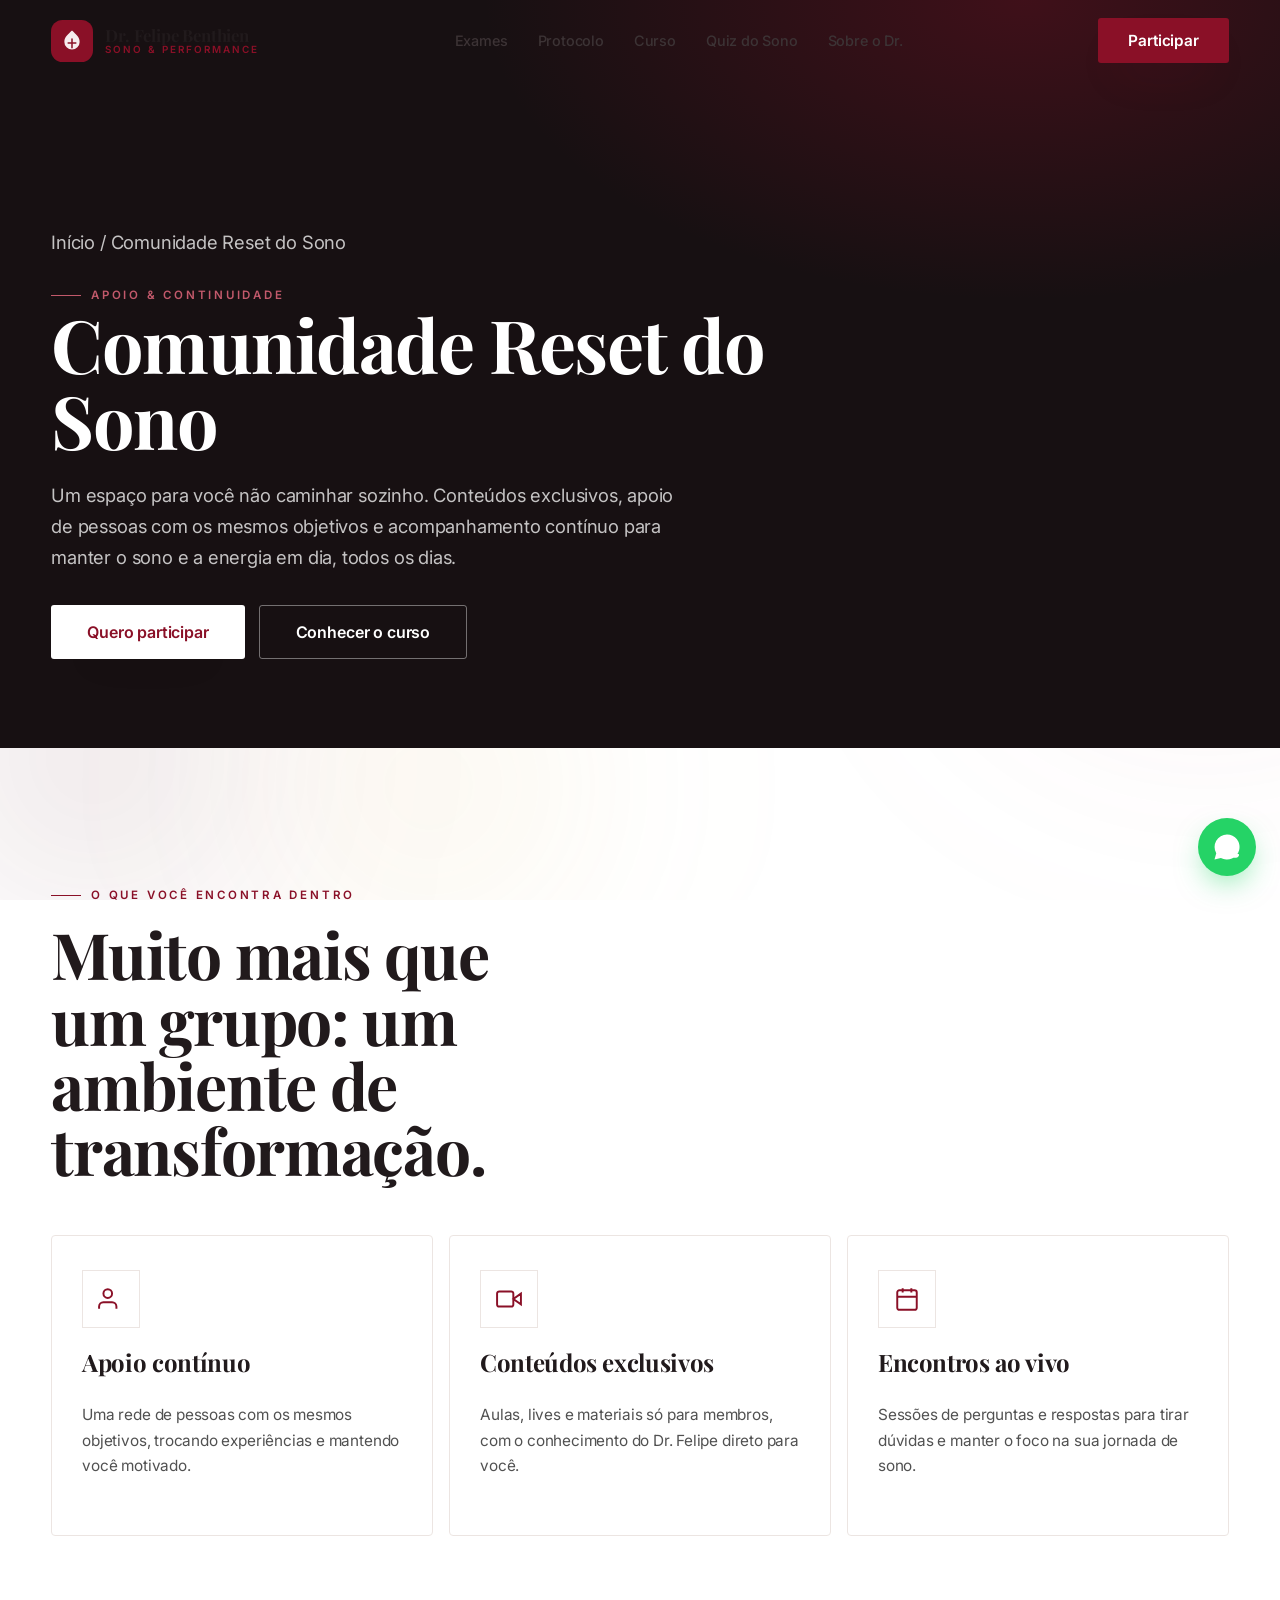
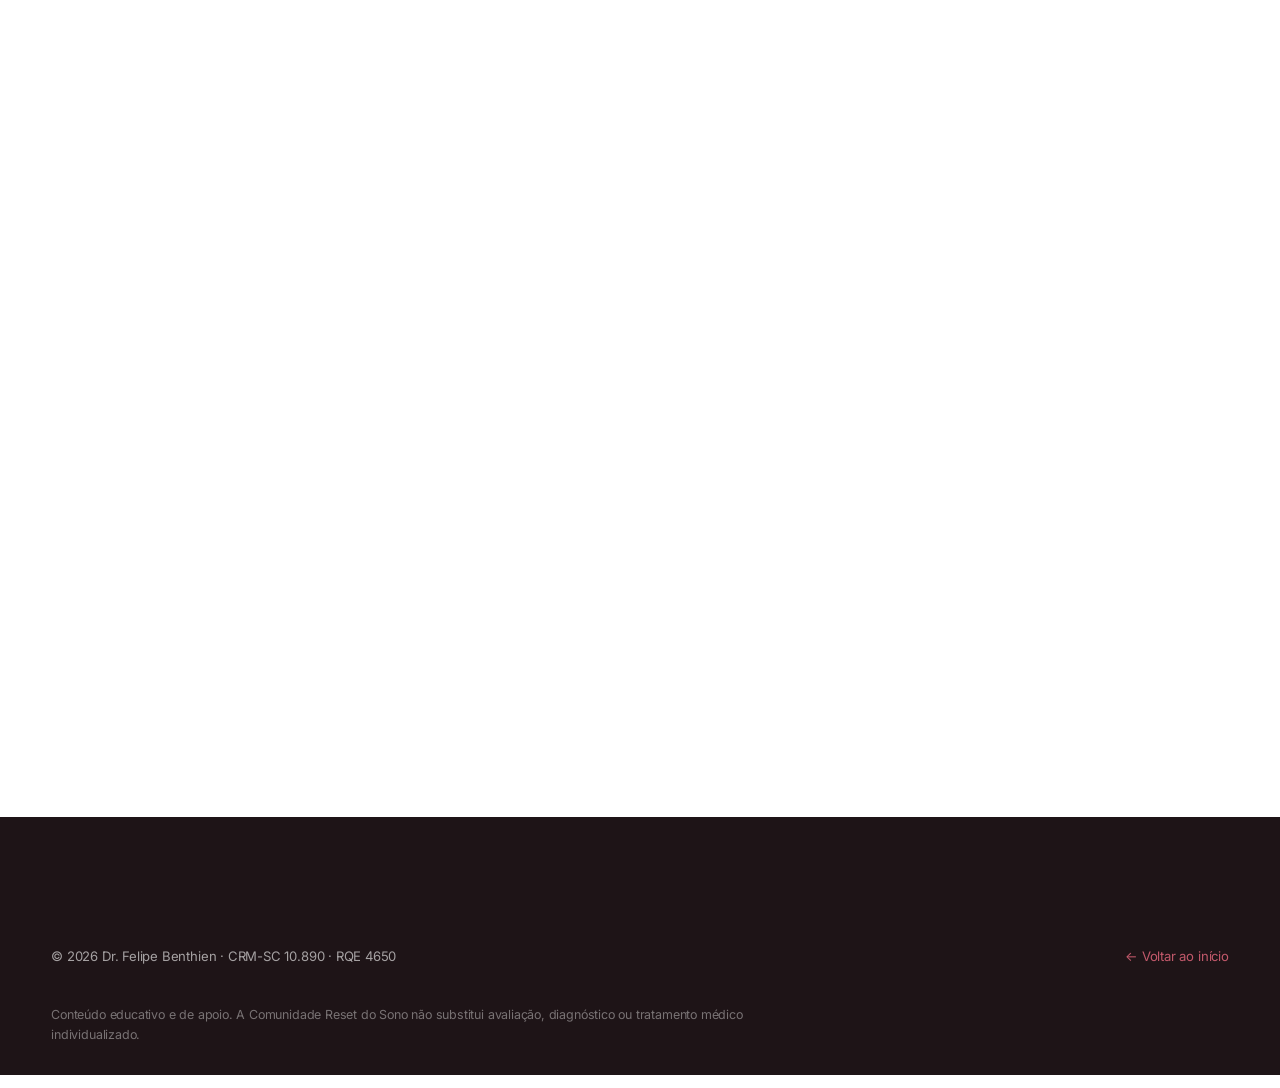
==== commit 05577f14: "style: fundo 100% branco + brilhos flutuantes reativos ao cursor - Paleta de fundo agora branco puro" ====
--- a/comunidade.html
+++ b/comunidade.html
@@ -11,6 +11,7 @@
   <link rel="stylesheet" href="css/styles.css" />
 </head>
 <body>
+  <div class="bg-fx" aria-hidden="true"><span class="blob blob-1"></span><span class="blob blob-2"></span><span class="blob blob-3"></span><span class="blob blob-4"></span><span class="cursor-glow"></span></div>
   <header class="nav" id="nav">
     <div class="container nav__inner">
       <a href="index.html" class="brand">
--- a/css/styles.css
+++ b/css/styles.css
@@ -9,7 +9,7 @@
   --wine:#8a1027; --wine-deep:#6c0c1f; --wine-dark:#4c0715; --wine-soft:#c2596b;
   --wine-tint:#f2dfe3; --wine-tint-2:#faf1f2; --wine-hi:rgba(138,16,39,.16);
   --graphite:#515151; --ink:#211a1c; --ink-2:#3c3335; --near-black:#171012; --near-black-2:#1e1417;
-  --white:#fff; --paper:#f7f3f0; --paper-2:#efe7e3; --paper-3:#e7dbd7; --line:#e4d8d4; --line-soft:#ece2de; --muted:#948a8c;
+  --white:#fff; --paper:#ffffff; --paper-2:#ffffff; --paper-3:#efe9e6; --line:#ece5e2; --line-soft:#f0eae7; --muted:#8f8587;
   --bg:var(--paper); --text:var(--graphite); --heading:var(--ink);
 
   --font-head:"Playfair Display", Georgia, "Times New Roman", serif;
@@ -25,10 +25,10 @@
   --shadow-lg:0 50px 100px -40px rgba(76,7,21,.32);
   --shadow-wine:0 22px 44px -20px rgba(138,16,39,.4);
 
-  /* Layout editorial — muito respiro lateral */
-  --container:1440px;
-  --gutter:clamp(24px, 9vw, 180px);
-  --section-y:clamp(80px, 12vw, 170px);
+  /* Layout editorial largo */
+  --container:1600px;
+  --gutter:clamp(20px, 4vw, 68px);
+  --section-y:clamp(78px, 10vw, 150px);
 
   --ease:cubic-bezier(.22,1,.36,1);
 }
@@ -105,7 +105,7 @@
 
 /* ============================================================ NAV + MEGA */
 .nav{position:fixed;inset:0 0 auto 0;z-index:100;transition:background .4s var(--ease),box-shadow .4s var(--ease),padding .4s var(--ease);padding-block:18px}
-.nav.is-scrolled{background:rgba(247,243,240,.86);backdrop-filter:blur(16px);box-shadow:0 1px 0 rgba(0,0,0,.05);padding-block:11px}
+.nav.is-scrolled{background:rgba(255,255,255,.82);backdrop-filter:blur(16px);box-shadow:0 1px 0 rgba(0,0,0,.05);padding-block:11px}
 .nav__inner{display:flex;align-items:center;justify-content:space-between;gap:24px}
 .brand{display:flex;align-items:center;gap:12px}
 .brand__mark{width:42px;height:42px;flex:none}
@@ -230,32 +230,29 @@
 .jor-card p{font-size:.9rem;color:rgba(255,255,255,.6);margin:0}
 
 /* ============================================================ EXAMES POR INTENÇÃO (sticky, layout invertido) */
-.intent{position:relative}
-.intent__track{position:relative}
-.intent__sticky{position:sticky;top:0;min-height:100vh;display:flex;flex-direction:column;justify-content:center;padding-block:clamp(70px,9vw,120px);overflow:hidden}
-.intent__head{max-width:44ch;margin-bottom:40px}
-.intent__stage{display:grid;grid-template-columns:1.15fr .85fr;gap:clamp(28px,4vw,64px);align-items:center}
-.intent__panels{position:relative;min-height:440px;order:-1}
-.intent__nav{display:flex;flex-direction:column}
-.intent-tab{display:flex;align-items:center;gap:18px;padding:22px 4px;text-align:left;transition:opacity .35s var(--ease),padding-left .35s var(--ease);position:relative;width:100%;opacity:.4;border-bottom:1px solid var(--line)}
-.intent-tab.is-active{opacity:1;padding-left:18px}
-.intent-tab__idx{font-family:var(--font-head);font-style:italic;font-size:1.4rem;color:var(--wine-soft);flex:none;width:32px}
-.intent-tab__title{font-family:var(--font-head);font-weight:600;font-size:1.24rem;color:var(--ink);letter-spacing:-.01em}
-.intent-tab__sub{font-size:.82rem;color:var(--muted)}
+.intent__head{max-width:46ch;margin-bottom:46px}
+.intent__wrap{display:grid;grid-template-columns:.82fr 1.18fr;gap:clamp(30px,4vw,80px);align-items:center}
+.intent__nav{display:flex;flex-direction:column;order:-1}
+.intent-tab{display:flex;align-items:center;gap:18px;padding:24px 6px;text-align:left;transition:opacity .3s var(--ease),padding-left .3s var(--ease),background .3s;position:relative;width:100%;opacity:.5;border-bottom:1px solid var(--line);cursor:pointer}
+.intent-tab:hover{opacity:.85}
+.intent-tab.is-active{opacity:1;padding-left:20px}
+.intent-tab__idx{font-family:var(--font-head);font-style:italic;font-size:1.6rem;color:var(--wine-soft);flex:none;width:36px}
+.intent-tab__title{font-family:var(--font-head);font-weight:600;font-size:1.4rem;color:var(--ink);letter-spacing:-.01em;display:block}
+.intent-tab__sub{font-size:.85rem;color:var(--muted)}
 .intent-tab__bar{position:absolute;left:0;top:0;bottom:0;width:2px;background:var(--wine);transform:scaleY(0);transform-origin:top;transition:transform .4s var(--ease)}
 .intent-tab.is-active .intent-tab__bar{transform:scaleY(1)}
-.intent-panel{position:absolute;inset:0;opacity:0;visibility:hidden;transform:translateY(16px);transition:opacity .5s var(--ease),transform .5s var(--ease)}
-.intent-panel.is-active{opacity:1;visibility:visible;transform:none;position:relative}
-.intent-card{background:#fff;border:1px solid var(--line);border-radius:var(--r-lg);overflow:hidden;box-shadow:var(--shadow-md)}
-.intent-card__media{aspect-ratio:16/10;overflow:hidden;position:relative;background:var(--paper-2)}
-.intent-card__media img{width:100%;height:100%;object-fit:cover}
-.intent-card__body{padding:34px}
+.intent__panels{position:relative}
+.intent-panel{display:none}
+.intent-panel.is-active{display:block;animation:fadeUp .5s var(--ease)}
+.intent-card{background:#fff;border:1px solid var(--line);border-radius:var(--r-lg);overflow:hidden;box-shadow:var(--shadow-md);display:grid;grid-template-columns:1fr 1fr}
+.intent-card__media{overflow:hidden;position:relative;background:var(--paper-2)}
+.intent-card__media img{width:100%;height:100%;object-fit:cover;min-height:280px}
+.intent-card__body{padding:clamp(28px,3vw,46px);display:flex;flex-direction:column;justify-content:center}
 .intent-card__tag{font-size:.7rem;letter-spacing:.16em;text-transform:uppercase;color:var(--wine);font-weight:700;font-family:var(--font-ui)}
-.intent-card__body h3{font-size:1.7rem;margin:10px 0 12px}
-.intent-card__body p{font-size:.98rem;color:var(--graphite);margin:0 0 24px}
+.intent-card__body h3{font-size:clamp(1.5rem,2.4vw,2.05rem);margin:10px 0 14px}
+.intent-card__body p{font-size:1rem;color:var(--graphite);margin:0 0 26px;line-height:1.62}
 .intent-card__actions{display:flex;gap:10px;flex-wrap:wrap}
-.intent__progress{height:2px;background:var(--paper-3);margin-top:26px;overflow:hidden}
-.intent__progress-bar{height:100%;width:0;background:var(--wine);transition:width .3s linear}
+.intent__progress{display:none}
 
 /* ============================================================ ECOSSISTEMA (mosaico assimétrico) */
 .eco__head{max-width:36ch;margin-bottom:52px}
@@ -525,8 +522,8 @@
   .exams__grid,.price-grid,.testi__grid{grid-template-columns:1fr 1fr}
   .exam-card:nth-child(3){grid-column:span 2}
   .testi-card{margin-top:0!important}
-  .intent__stage{grid-template-columns:1fr}
-  .intent__panels{min-height:auto;order:0}
+  .intent__wrap{grid-template-columns:1fr}
+  .intent__nav{order:0}
   .eco__grid{grid-template-columns:1fr 1fr}
   .eco-card--protocolo,.eco-card--curso,.eco-card--comunidade,.eco-card--quiz{grid-column:span 1;grid-row:auto}
 }
@@ -540,7 +537,8 @@
   .jornada__grid{grid-template-columns:1fr}
   .quem-row{grid-template-columns:1fr;gap:10px}
   .protocolo__list{grid-template-columns:1fr}
-  .intent-card__media{aspect-ratio:16/9}
+  .intent-card{grid-template-columns:1fr}
+  .intent-card__media img{min-height:200px}
   .dif__figure{display:none}
   .footer__grid{grid-template-columns:1fr 1fr}
   .about__grid .story{order:-1}
@@ -557,3 +555,44 @@
 .contact__map:not(:has(img)):not(:has(iframe)),
 .protocolo__visual:not(:has(img)),
 .dif__figure:not(:has(img)){display:grid;place-items:center;background:linear-gradient(150deg,#efe2e5,#cda9b0)}
+
+/* ============================================================ BACKGROUNDS: brilhos flutuantes */
+html{background:var(--paper)}
+body{background:transparent}
+.bg-fx{position:fixed;inset:0;z-index:-1;overflow:hidden;pointer-events:none}
+.bg-fx .blob{position:absolute;border-radius:50%;filter:blur(100px);opacity:.5;mix-blend-mode:multiply;will-change:transform}
+.blob-1{width:46vw;height:46vw;background:radial-gradient(circle,rgba(138,16,39,.5),transparent 70%);top:-12%;left:-8%;animation:drift1 26s ease-in-out infinite}
+.blob-2{width:42vw;height:42vw;background:radial-gradient(circle,rgba(194,89,107,.42),transparent 70%);top:26%;right:-14%;animation:drift2 32s ease-in-out infinite}
+.blob-3{width:38vw;height:38vw;background:radial-gradient(circle,rgba(214,161,46,.26),transparent 70%);bottom:-16%;left:16%;animation:drift3 30s ease-in-out infinite}
+.blob-4{width:32vw;height:32vw;background:radial-gradient(circle,rgba(76,7,21,.4),transparent 70%);top:58%;left:-8%;animation:drift1 34s ease-in-out infinite reverse}
+@keyframes drift1{0%,100%{transform:translate(0,0) scale(1)}50%{transform:translate(6vw,4vw) scale(1.12)}}
+@keyframes drift2{0%,100%{transform:translate(0,0) scale(1)}50%{transform:translate(-5vw,6vw) scale(1.08)}}
+@keyframes drift3{0%,100%{transform:translate(0,0) scale(1)}50%{transform:translate(4vw,-5vw) scale(1.15)}}
+@media (prefers-reduced-motion:reduce){.bg-fx .blob{animation:none}}
+
+/* Brilhos internos nas seções escuras (profundidade) */
+.jornada,.chat-sec,.faq,.cta-final{position:relative}
+.jornada::before,.faq::before{content:"";position:absolute;inset:0;pointer-events:none;background:radial-gradient(700px 380px at 88% 8%,rgba(138,16,39,.32),transparent 65%),radial-gradient(600px 340px at 6% 96%,rgba(194,89,107,.16),transparent 65%)}
+.jornada .container,.faq .container{position:relative;z-index:1}
+
+/* ============================================================ AJUSTES DE LARGURA / TÍTULOS */
+.quem__head{max-width:38ch}
+.eco__head{max-width:48ch}
+.dif__head{max-width:48ch}
+.jornada__head{max-width:46ch}
+.chat__head{max-width:50ch}
+.testi__head{max-width:46ch}
+.intent__head{max-width:54ch}
+.section-title{max-width:22ch}
+.eco__head .section-title,.intent__head .section-title,.testi__head .section-title,.quem__head .section-title,.jornada__head .section-title,.dif__head .section-title,.chat__head .section-title{max-width:none}
+.hero__title{max-width:16ch}
+
+.about__text .section-title,.faq .section-title,.protocolo .section-title{max-width:none}
+
+/* ============================================================ BRILHOS REATIVOS AO CURSOR */
+/* fundo 100% branco; blobs movidos via JS (sobre branco = brilho colorido) */
+.bg-fx .blob{animation:none!important;opacity:.42;transition:opacity .4s}
+.cursor-glow{position:fixed;top:0;left:0;width:520px;height:520px;margin:-260px 0 0 -260px;border-radius:50%;pointer-events:none;z-index:-1;mix-blend-mode:multiply;background:radial-gradient(circle,rgba(138,16,39,.22),rgba(194,89,107,.10) 45%,transparent 70%);will-change:transform;opacity:0;transition:opacity .5s}
+.bg-fx.is-live .cursor-glow{opacity:1}
+@media (hover:none){.cursor-glow{display:none}}
+@media (prefers-reduced-motion:reduce){.cursor-glow{display:none}}
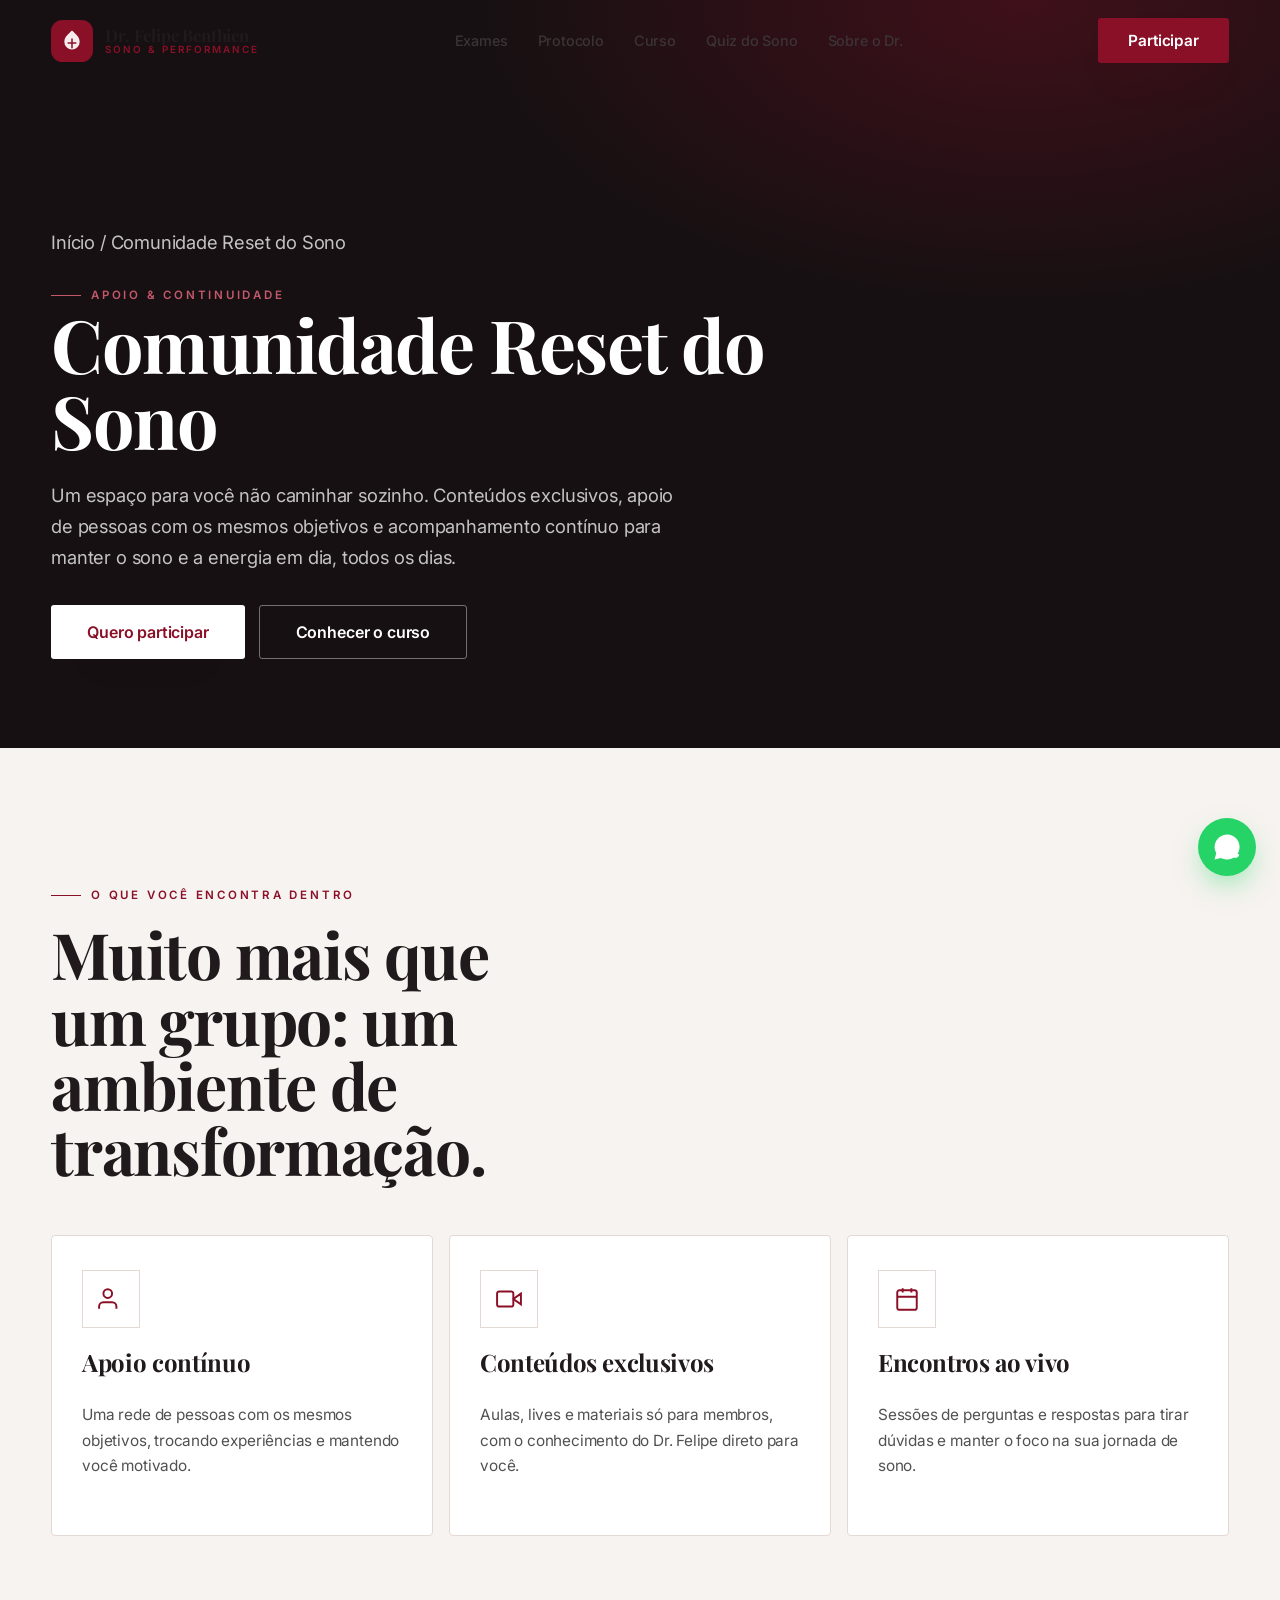
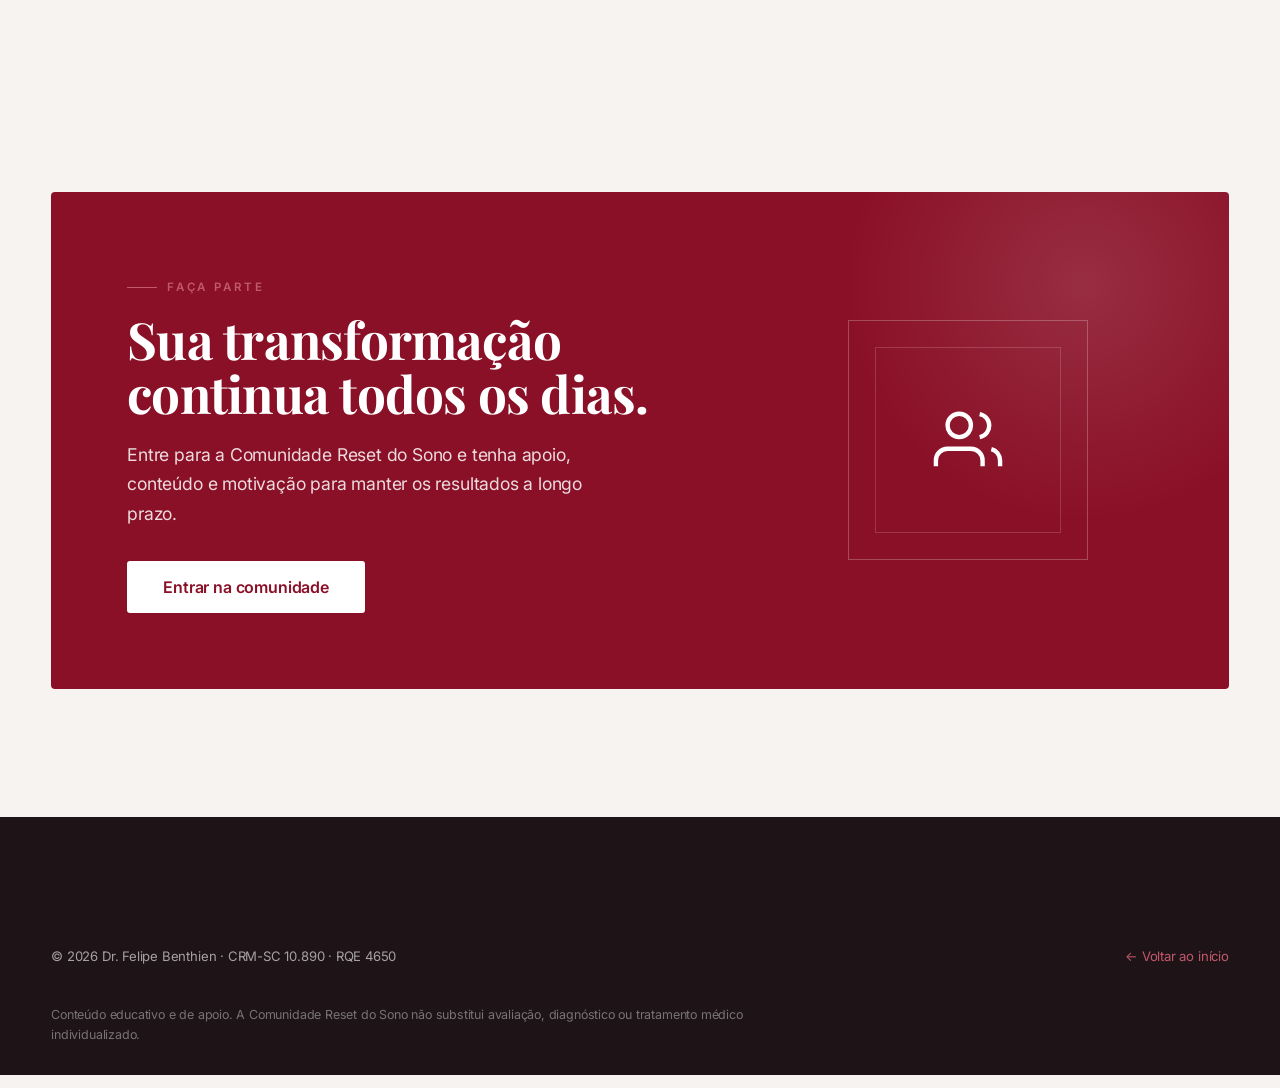
==== commit 9338b9ec: "Revert "style: fundo 100% branco + brilhos flutuantes reativos ao cursor" This reverts commit 05577f" ====
--- a/comunidade.html
+++ b/comunidade.html
@@ -11,7 +11,6 @@
   <link rel="stylesheet" href="css/styles.css" />
 </head>
 <body>
-  <div class="bg-fx" aria-hidden="true"><span class="blob blob-1"></span><span class="blob blob-2"></span><span class="blob blob-3"></span><span class="blob blob-4"></span><span class="cursor-glow"></span></div>
   <header class="nav" id="nav">
     <div class="container nav__inner">
       <a href="index.html" class="brand">
--- a/css/styles.css
+++ b/css/styles.css
@@ -9,7 +9,7 @@
   --wine:#8a1027; --wine-deep:#6c0c1f; --wine-dark:#4c0715; --wine-soft:#c2596b;
   --wine-tint:#f2dfe3; --wine-tint-2:#faf1f2; --wine-hi:rgba(138,16,39,.16);
   --graphite:#515151; --ink:#211a1c; --ink-2:#3c3335; --near-black:#171012; --near-black-2:#1e1417;
-  --white:#fff; --paper:#ffffff; --paper-2:#ffffff; --paper-3:#efe9e6; --line:#ece5e2; --line-soft:#f0eae7; --muted:#8f8587;
+  --white:#fff; --paper:#f7f3f0; --paper-2:#efe7e3; --paper-3:#e7dbd7; --line:#e4d8d4; --line-soft:#ece2de; --muted:#948a8c;
   --bg:var(--paper); --text:var(--graphite); --heading:var(--ink);
 
   --font-head:"Playfair Display", Georgia, "Times New Roman", serif;
@@ -105,7 +105,7 @@
 
 /* ============================================================ NAV + MEGA */
 .nav{position:fixed;inset:0 0 auto 0;z-index:100;transition:background .4s var(--ease),box-shadow .4s var(--ease),padding .4s var(--ease);padding-block:18px}
-.nav.is-scrolled{background:rgba(255,255,255,.82);backdrop-filter:blur(16px);box-shadow:0 1px 0 rgba(0,0,0,.05);padding-block:11px}
+.nav.is-scrolled{background:rgba(247,243,240,.86);backdrop-filter:blur(16px);box-shadow:0 1px 0 rgba(0,0,0,.05);padding-block:11px}
 .nav__inner{display:flex;align-items:center;justify-content:space-between;gap:24px}
 .brand{display:flex;align-items:center;gap:12px}
 .brand__mark{width:42px;height:42px;flex:none}
@@ -588,11 +588,3 @@
 .hero__title{max-width:16ch}
 
 .about__text .section-title,.faq .section-title,.protocolo .section-title{max-width:none}
-
-/* ============================================================ BRILHOS REATIVOS AO CURSOR */
-/* fundo 100% branco; blobs movidos via JS (sobre branco = brilho colorido) */
-.bg-fx .blob{animation:none!important;opacity:.42;transition:opacity .4s}
-.cursor-glow{position:fixed;top:0;left:0;width:520px;height:520px;margin:-260px 0 0 -260px;border-radius:50%;pointer-events:none;z-index:-1;mix-blend-mode:multiply;background:radial-gradient(circle,rgba(138,16,39,.22),rgba(194,89,107,.10) 45%,transparent 70%);will-change:transform;opacity:0;transition:opacity .5s}
-.bg-fx.is-live .cursor-glow{opacity:1}
-@media (hover:none){.cursor-glow{display:none}}
-@media (prefers-reduced-motion:reduce){.cursor-glow{display:none}}
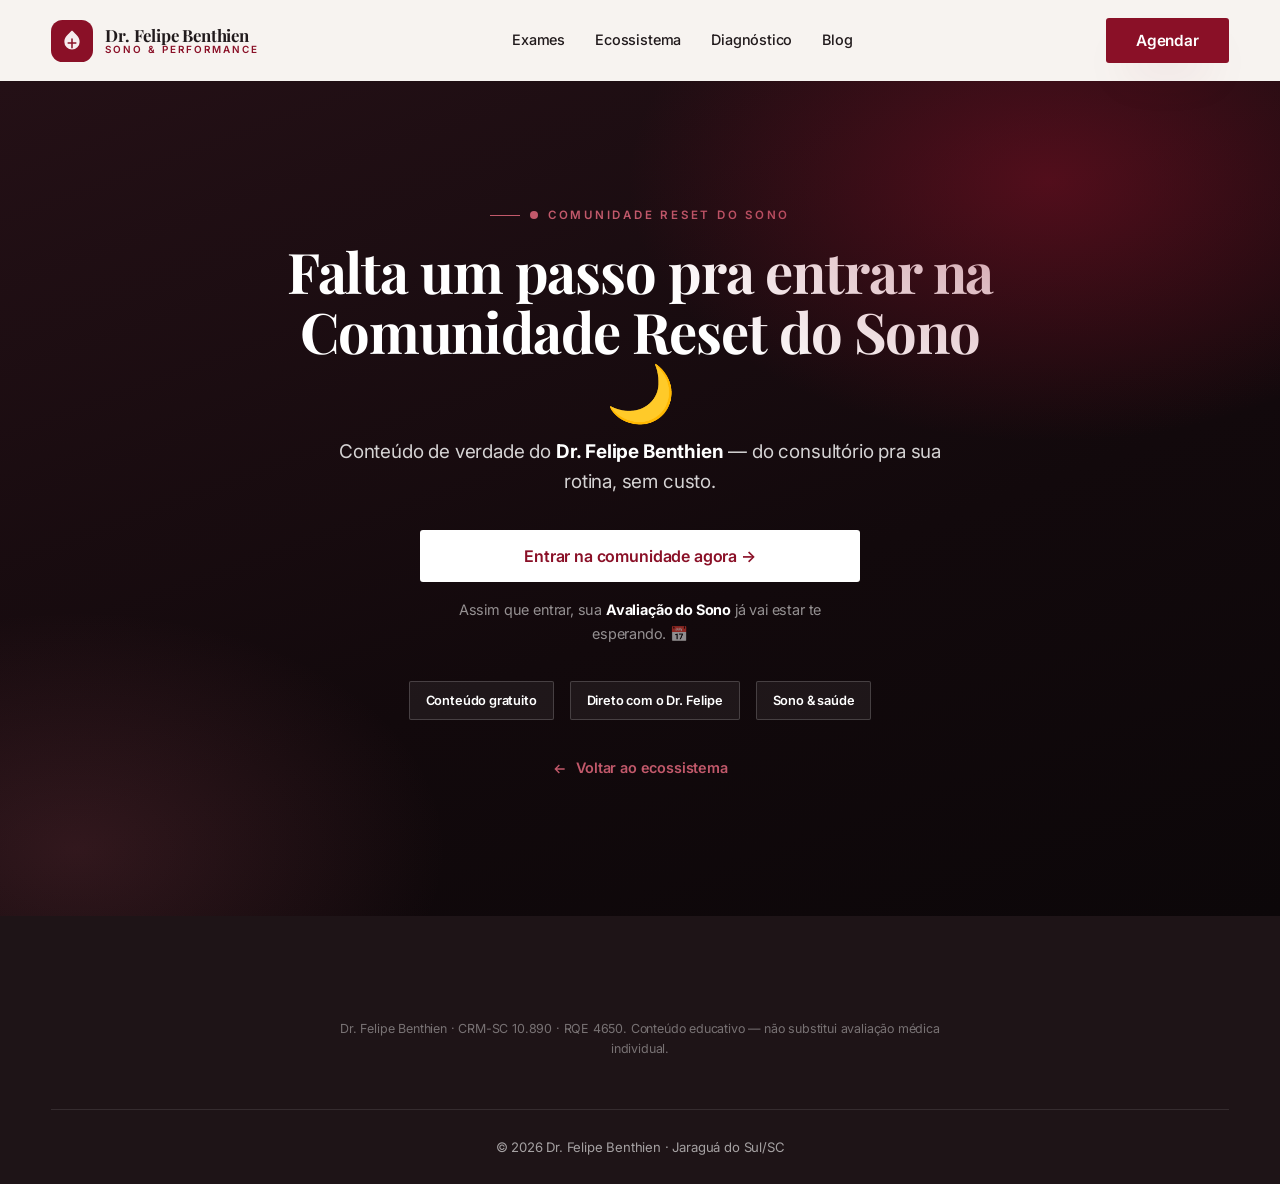
==== commit 4c8eb3c0: "feat: paginas Curso (R$97), Protocolo (120 dias) e Comunidade na nossa identidade - curso.html: Curs" ====
--- a/comunidade.html
+++ b/comunidade.html
@@ -2,111 +2,74 @@
 <html lang="pt-BR">
 <head>
   <meta charset="UTF-8" />
-  <meta name="viewport" content="width=device-width, initial-scale=1.0" />
+  <meta name="viewport" content="width=device-width, initial-scale=1.0, viewport-fit=cover" />
   <title>Comunidade Reset do Sono | Dr. Felipe Benthien</title>
-  <meta name="description" content="A Comunidade Reset do Sono: apoio, conteúdos exclusivos e acompanhamento contínuo para você manter o sono e a energia em dia, ao lado do Dr. Felipe Benthien." />
+  <meta name="description" content="Conteúdo de verdade sobre sono, de graça, com o Dr. Felipe Benthien. Entre na Comunidade Reset do Sono." />
+  <meta name="robots" content="noindex, follow" />
   <link rel="preconnect" href="https://fonts.googleapis.com" />
   <link rel="preconnect" href="https://fonts.gstatic.com" crossorigin />
   <link href="https://fonts.googleapis.com/css2?family=Playfair+Display:ital,wght@0,500;0,600;0,700;0,800;1,400;1,500;1,600&family=Inter:wght@400;500;600;700&display=swap" rel="stylesheet" />
   <link rel="stylesheet" href="css/styles.css" />
 </head>
 <body>
-  <header class="nav" id="nav">
+
+  <header class="nav nav--solid" id="nav">
     <div class="container nav__inner">
-      <a href="index.html" class="brand">
+      <a href="index.html" class="brand" aria-label="Dr. Felipe Benthien">
         <svg class="brand__mark" viewBox="0 0 44 44" fill="none"><rect width="44" height="44" rx="12" fill="#8a1027"/><path d="M22 11c-4 4-8 6.5-8 12a8 8 0 0 0 16 0c0-5.5-4-8-8-12Z" fill="#fff" opacity=".92"/><path d="M22 20v9M18 24h8" stroke="#8a1027" stroke-width="1.6" stroke-linecap="round"/></svg>
         <span class="brand__text"><span class="brand__name">Dr. Felipe Benthien</span><span class="brand__role">Sono &amp; Performance</span></span>
       </a>
       <nav class="nav__menu">
         <a class="nav__link" href="index.html#exames">Exames</a>
-        <a class="nav__link" href="protocolo.html">Protocolo</a>
-        <a class="nav__link" href="curso.html">Curso</a>
-        <a class="nav__link" href="quiz.html">Quiz do Sono</a>
-        <a class="nav__link" href="index.html#sobre">Sobre o Dr.</a>
+        <a class="nav__link" href="index.html#ecossistema">Ecossistema</a>
+        <a class="nav__link" href="diagnostico-sono.html">Diagnóstico</a>
+        <a class="nav__link" href="blog.html">Blog</a>
       </nav>
       <div class="nav__actions">
-        <a class="btn btn-primary" href="#entrar">Participar</a>
+        <a class="btn btn-primary" href="https://wa.me/5547992474764" target="_blank" rel="noopener">Agendar</a>
         <button class="nav__toggle" aria-label="Menu"><span></span><span></span><span></span></button>
       </div>
     </div>
     <div class="nav__drawer">
-      <a href="index.html#exames">Exames</a>
-      <a href="protocolo.html">Protocolo</a>
-      <a href="curso.html">Curso</a>
-      <a href="quiz.html">Quiz do Sono</a>
-      <a href="index.html#sobre">Sobre o Dr.</a>
-      <a class="btn btn-primary btn-block" href="#entrar">Participar</a>
+      <a href="index.html#exames">Exames &amp; Consultas</a>
+      <a href="diagnostico-sono.html">Diagnóstico do Sono</a>
+      <a href="reset-7-noites.html">Reset em 7 Noites</a>
+      <a href="curso.html">Método Reset do Sono</a>
+      <a href="protocolo.html">Protocolo Reset do Sono</a>
+      <a href="blog.html">Blog</a>
+      <a class="btn btn-primary btn-block" href="https://wa.me/5547992474764" target="_blank" rel="noopener">Agendar pelo WhatsApp</a>
     </div>
   </header>
 
-  <section class="page-hero">
+  <main class="phero psec" style="min-height:calc(100svh - 65px);display:flex;align-items:center;padding-block:clamp(48px,8vw,90px)">
     <div class="container">
-      <p class="page-hero__crumb" data-reveal><a href="index.html">Início</a> / Comunidade Reset do Sono</p>
-      <span class="eyebrow eyebrow--light" data-reveal>Apoio &amp; continuidade</span>
-      <h1 data-reveal data-reveal-delay="1">Comunidade Reset do Sono</h1>
-      <p data-reveal data-reveal-delay="2">Um espaço para você não caminhar sozinho. Conteúdos exclusivos, apoio de pessoas com os mesmos objetivos e acompanhamento contínuo para manter o sono e a energia em dia, todos os dias.</p>
-      <div class="page-hero__cta" data-reveal data-reveal-delay="3">
-        <a class="btn btn-light btn-lg" href="#entrar">Quero participar</a>
-        <a class="btn btn-outline-light btn-lg" href="curso.html">Conhecer o curso</a>
+      <div class="phero__grid--center" data-reveal>
+        <span class="eyebrow"><span style="display:inline-block;width:8px;height:8px;border-radius:50%;background:var(--wine-soft)"></span> Comunidade Reset do Sono</span>
+        <h1 style="margin-top:16px">Falta um passo pra entrar na Comunidade Reset do Sono 🌙</h1>
+        <p class="phero__lede">Conteúdo de verdade do <strong style="color:#fff">Dr. Felipe Benthien</strong> — do consultório pra sua rotina, sem custo.</p>
+
+        <div style="max-width:440px;margin:32px auto 0">
+          <a class="btn btn-light btn-lg btn-block" href="https://wa.me/5547992474764" target="_blank" rel="noopener">Entrar na comunidade agora →</a>
+          <p class="phero__note" style="margin-top:16px">Assim que entrar, sua <strong style="color:#fff">Avaliação do Sono</strong> já vai estar te esperando. 📅</p>
+        </div>
+
+        <div style="display:flex;gap:16px;justify-content:center;flex-wrap:wrap;margin-top:34px">
+          <span class="chip" style="background:rgba(255,255,255,.06);border-color:rgba(255,255,255,.18);color:#fff">Conteúdo gratuito</span>
+          <span class="chip" style="background:rgba(255,255,255,.06);border-color:rgba(255,255,255,.18);color:#fff">Direto com o Dr. Felipe</span>
+          <span class="chip" style="background:rgba(255,255,255,.06);border-color:rgba(255,255,255,.18);color:#fff">Sono &amp; saúde</span>
+        </div>
+
+        <p style="margin-top:36px"><a class="pback" style="color:var(--wine-soft)" href="index.html#ecossistema"><svg viewBox="0 0 24 24" fill="none" stroke="currentColor" stroke-width="2"><path d="M19 12H5M11 18l-6-6 6-6"/></svg> Voltar ao ecossistema</a></p>
       </div>
     </div>
-  </section>
-
-  <section class="section">
-    <div class="container">
-      <div class="eco__head" data-reveal>
-        <span class="eyebrow" style="justify-content:center">O que você encontra dentro</span>
-        <h2 class="section-title" style="margin-top:16px">Muito mais que um grupo: um ambiente de transformação.</h2>
-      </div>
-      <div class="exams__grid">
-        <article class="exam-card" data-reveal data-reveal-delay="1">
-          <span class="exam-card__ico"><svg viewBox="0 0 24 24" width="26" height="26" fill="none" stroke="currentColor" stroke-width="1.8"><path d="M17 21v-2a4 4 0 0 0-4-4H5a4 4 0 0 0-4 4v2"/><circle cx="9" cy="7" r="4"/></svg></span>
-          <h3>Apoio contínuo</h3>
-          <p class="exam-card__desc">Uma rede de pessoas com os mesmos objetivos, trocando experiências e mantendo você motivado.</p>
-        </article>
-        <article class="exam-card" data-reveal data-reveal-delay="2">
-          <span class="exam-card__ico"><svg viewBox="0 0 24 24" width="26" height="26" fill="none" stroke="currentColor" stroke-width="1.8"><path d="M23 7l-7 5 7 5V7zM14 5H3a2 2 0 0 0-2 2v10a2 2 0 0 0 2 2h11a2 2 0 0 0 2-2V7a2 2 0 0 0-2-2Z"/></svg></span>
-          <h3>Conteúdos exclusivos</h3>
-          <p class="exam-card__desc">Aulas, lives e materiais só para membros, com o conhecimento do Dr. Felipe direto para você.</p>
-        </article>
-        <article class="exam-card" data-reveal data-reveal-delay="3">
-          <span class="exam-card__ico"><svg viewBox="0 0 24 24" width="26" height="26" fill="none" stroke="currentColor" stroke-width="1.8"><path d="M8 2v4M16 2v4M3 10h18M5 4h14a2 2 0 0 1 2 2v14a2 2 0 0 1-2 2H5a2 2 0 0 1-2-2V6a2 2 0 0 1 2-2Z"/></svg></span>
-          <h3>Encontros ao vivo</h3>
-          <p class="exam-card__desc">Sessões de perguntas e respostas para tirar dúvidas e manter o foco na sua jornada de sono.</p>
-        </article>
-      </div>
-    </div>
-  </section>
-
-  <section class="section" id="entrar">
-    <div class="container">
-      <div class="quiz-cta" data-reveal>
-        <div class="quiz-cta__inner">
-          <div>
-            <span class="eyebrow eyebrow--light">Faça parte</span>
-            <h2 style="margin-top:16px">Sua transformação continua todos os dias.</h2>
-            <p>Entre para a Comunidade Reset do Sono e tenha apoio, conteúdo e motivação para manter os resultados a longo prazo.</p>
-            <a class="btn btn-light btn-lg" href="https://wa.me/5547999999999?text=Ol%C3%A1!%20Quero%20participar%20da%20Comunidade%20Reset%20do%20Sono." target="_blank" rel="noopener">Entrar na comunidade</a>
-          </div>
-          <div class="quiz-cta__visual">
-            <div class="quiz-orb"><svg viewBox="0 0 24 24" fill="none" stroke="currentColor" stroke-width="1.5"><path d="M17 21v-2a4 4 0 0 0-4-4H5a4 4 0 0 0-4 4v2"/><circle cx="9" cy="7" r="4"/><path d="M23 21v-2a4 4 0 0 0-3-3.87M16 3.13A4 4 0 0 1 16 11"/></svg></div>
-          </div>
-        </div>
-      </div>
-    </div>
-  </section>
+  </main>
 
   <footer class="footer">
     <div class="container">
-      <div class="footer__bar" style="border:none">
-        <span>© <span id="year">2026</span> Dr. Felipe Benthien · CRM-SC 10.890 · RQE 4650</span>
-        <span><a href="index.html" style="color:var(--wine-soft)">← Voltar ao início</a></span>
-      </div>
-      <p class="footer__disclaimer">Conteúdo educativo e de apoio. A Comunidade Reset do Sono não substitui avaliação, diagnóstico ou tratamento médico individualizado.</p>
+      <p class="footer__disclaimer" style="text-align:center;max-width:640px;margin:0 auto">Dr. Felipe Benthien · CRM-SC 10.890 · RQE 4650. Conteúdo educativo — não substitui avaliação médica individual.</p>
+      <div class="footer__bar" style="justify-content:center;margin-top:20px"><span>© <span id="year">2026</span> Dr. Felipe Benthien · Jaraguá do Sul/SC</span></div>
     </div>
   </footer>
-
-  <button class="wa-float" href="https://wa.me/5547999999999" aria-label="Falar no WhatsApp" onclick="window.open('https://wa.me/5547999999999?text=Ol%C3%A1!%20Quero%20saber%20mais%20sobre%20a%20Comunidade%20Reset%20do%20Sono.','_blank')"><svg viewBox="0 0 24 24" fill="currentColor"><path d="M17.5 14.4c-.3-.2-1.7-.9-2-1-.3-.1-.5-.1-.6.2-.2.3-.7 1-.9 1.1-.2.2-.3.2-.6.1-1.7-.9-2.9-1.6-4-3.6-.3-.5.3-.5.8-1.5.1-.2 0-.3 0-.5-.1-.1-.6-1.5-.9-2-.2-.5-.4-.4-.6-.4h-.5c-.2 0-.5.1-.7.3-.8.8-1 1.8-1 3 .1 1.9 1.4 3.7 1.6 4 .2.2 2.8 4.3 6.8 5.7 2.4.9 3.3.9 4.5.8.7-.1 1.7-.7 2-1.4.3-.7.3-1.2.2-1.4-.1-.1-.3-.2-.6-.3ZM12 2a10 10 0 0 0-8.6 15L2 22l5.1-1.3A10 10 0 1 0 12 2Z"/></svg></button>
 
   <script src="js/main.js"></script>
 </body>
--- a/css/styles.css
+++ b/css/styles.css
@@ -36,7 +36,7 @@
 *,*::before,*::after{box-sizing:border-box}
 html.fx-pre .hero__reveal{opacity:0}
 @media (prefers-reduced-motion: reduce){html{scroll-behavior:auto}*,*::before,*::after{animation-duration:.001ms!important;transition-duration:.001ms!important}}
-body{margin:0;font-family:var(--font-body);color:var(--text);background:var(--bg);line-height:1.68;font-size:17px;letter-spacing:-.011em;-webkit-font-smoothing:antialiased;overflow-x:hidden}
+body{margin:0;font-family:var(--font-body);color:var(--text);background:var(--bg);line-height:1.7;font-size:16px;letter-spacing:-.011em;-webkit-font-smoothing:antialiased;overflow-x:hidden}
 img,svg,video{max-width:100%;display:block}
 a{color:inherit;text-decoration:none}
 button{font-family:inherit;cursor:pointer;border:none;background:none}
@@ -51,8 +51,8 @@
 .eyebrow::before{content:"";width:30px;height:1px;background:var(--wine)}
 .eyebrow--center{justify-content:center}
 .eyebrow--light{color:var(--wine-soft)}.eyebrow--light::before{background:var(--wine-soft)}
-.section-title{font-size:clamp(2.2rem,5.4vw,4rem);letter-spacing:-.02em;line-height:1.02}
-.section-lead{font-size:clamp(1.05rem,1.6vw,1.22rem);color:var(--graphite);max-width:52ch}
+.section-title{font-size:clamp(1.85rem,4.2vw,3.15rem);letter-spacing:-.02em;line-height:1.05}
+.section-lead{font-size:clamp(1rem,1.4vw,1.12rem);color:var(--graphite);max-width:54ch}
 .text-wine{color:var(--wine)}
 .serif-italic{font-family:var(--font-head);font-style:italic;font-weight:500;letter-spacing:-.01em}
 
@@ -148,28 +148,39 @@
 .pblur-bottom{bottom:0;height:120px;backdrop-filter:blur(4px);-webkit-backdrop-filter:blur(4px);mask-image:linear-gradient(to top,#000 0%,#000 40%,transparent 100%);-webkit-mask-image:linear-gradient(to top,#000 0%,#000 40%,transparent 100%)}
 
 /* ============================================================ HERO (assimétrico) */
-.hero{padding-top:clamp(150px,18vw,230px);padding-bottom:var(--section-y);position:relative;overflow:hidden}
-.hero__grid{display:grid;grid-template-columns:1.35fr .9fr;gap:clamp(30px,5vw,72px);align-items:end}
+.hero{min-height:100svh;display:flex;flex-direction:column;justify-content:center;padding-top:clamp(78px,9vw,100px);padding-bottom:clamp(22px,3vw,40px);position:relative;overflow:hidden;isolation:isolate}
+/* Vídeo de fundo do hero */
+.hero__bg{position:absolute;inset:0;width:100%;height:100%;object-fit:cover;object-position:center top;z-index:0;background:var(--paper)}
+/* Blur progressivo: topo limpo (vídeo visível no espaço vazio), embaçado embaixo (textos) */
+.hero__bg-blur{position:absolute;inset:0;z-index:1;pointer-events:none;-webkit-backdrop-filter:blur(14px);backdrop-filter:blur(14px);
+  -webkit-mask-image:linear-gradient(to top, #000 0%, #000 24%, transparent 60%);
+  mask-image:linear-gradient(to top, #000 0%, #000 24%, transparent 60%)}
+/* Véu claro: topo transparente (clínica bem visível no vão vazio), forte embaixo (textos) e à direita (foto) */
+.hero__bg-scrim{position:absolute;inset:0;z-index:2;pointer-events:none;background:linear-gradient(to top, rgba(247,243,240,.94) 0%, rgba(247,243,240,.64) 32%, rgba(247,243,240,0) 64%),linear-gradient(to left, rgba(247,243,240,.82) 0%, rgba(247,243,240,0) 52%)}
+.hero>.container{position:relative;z-index:3}
+.hero__grid{display:grid;grid-template-columns:1.5fr .78fr;gap:clamp(30px,4.5vw,64px);align-items:end}
+.hero__grid--row2{grid-template-columns:1.4fr 1.1fr}
 .hero__content{max-width:none}
-.hero__title{font-size:clamp(2.7rem,7vw,5.6rem);letter-spacing:-.025em;margin-top:26px;line-height:.98;font-weight:800;color:var(--ink)}
+.hero__title{font-size:clamp(1.95rem,4.1vw,3.1rem);letter-spacing:-.025em;margin-top:16px;line-height:1.04;font-weight:800;color:var(--ink)}
 .hero__title .serif-italic{font-weight:400;color:var(--wine)}
-.hero__lede{margin-top:28px;font-size:clamp(1.06rem,1.6vw,1.24rem);max-width:42ch;color:var(--graphite)}
+.hero__lede{margin-top:16px;font-size:clamp(1rem,1.35vw,1.12rem);max-width:62ch;color:var(--graphite);text-align:justify;text-justify:inter-word}
 .hero__lede .hero-word{color:var(--wine);font-family:var(--font-head);font-style:italic;font-weight:500;display:inline-block;min-width:4.2em}
 .hero__lede strong{color:var(--ink);font-weight:600}
-.hero__cta{display:flex;flex-wrap:wrap;gap:14px;margin-top:36px}
-.hero__filter{display:flex;align-items:center;gap:10px;margin-top:30px;color:var(--muted);font-size:.9rem;max-width:38ch}
+.hero__cta{display:flex;flex-wrap:wrap;gap:10px;margin-top:16px}
+.hero__cta .btn{padding:11px 16px;font-size:.85rem}
+.hero__filter{display:flex;align-items:center;gap:10px;margin-top:12px;color:var(--muted);font-size:.88rem;max-width:38ch}
 .hero__filter svg{width:16px;height:16px;color:var(--wine);flex:none}
 .hero__filter strong{color:var(--ink);font-weight:600}
 /* Visual: arte SVG + moldura afiada + faixa de credenciais embaixo */
-.hero__visual{position:relative}
-.hero__art{width:100%;aspect-ratio:4/5;object-fit:cover;border-radius:var(--r-lg);box-shadow:var(--shadow-lg)}
+.hero__visual{position:relative;max-width:300px;margin-left:auto}
+.hero__art{width:100%;aspect-ratio:4/5;max-height:min(43vh,368px);object-fit:cover;border-radius:var(--r-lg);box-shadow:var(--shadow-lg)}
 .hero__tag{position:absolute;left:-24px;bottom:44px;background:#fff;border:1px solid var(--line);border-left:3px solid var(--wine);padding:14px 20px;box-shadow:var(--shadow-md);max-width:220px}
 .hero__tag b{font-family:var(--font-head);color:var(--ink);font-size:1rem;display:block}
 .hero__tag span{font-size:.8rem;color:var(--muted)}
-.hero__creds{display:grid;grid-template-columns:repeat(4,1fr);gap:0;margin-top:56px;border-top:1px solid var(--line)}
-.hc{padding:22px 22px 0;border-right:1px solid var(--line)}
+.hero__creds{display:grid;grid-template-columns:repeat(4,1fr);gap:0;margin-top:clamp(12px,1.6vw,18px);border-top:1px solid var(--line)}
+.hc{padding:8px 14px 0;border-right:1px solid var(--line)}
 .hc:last-child{border-right:none}
-.hc-num{font-family:var(--font-head);font-size:clamp(1.6rem,3vw,2.2rem);font-weight:700;color:var(--wine);letter-spacing:-.02em}
+.hc-num{font-family:var(--font-head);font-size:clamp(1.2rem,2vw,1.55rem);font-weight:700;color:var(--wine);letter-spacing:-.02em}
 .hc-num .hc-star{color:#d99a2b;font-size:1.1rem}
 .hc-lbl{font-size:.8rem;color:var(--muted);margin-top:4px}
 
@@ -181,19 +192,20 @@
 .marquee__sep{color:var(--wine-soft);font-size:.7rem;font-style:normal}
 @keyframes marquee{0%{transform:translateX(0)}100%{transform:translateX(-50%)}}
 
-/* ============================================================ SITUAÇÕES (editorial em linhas) */
-.quem__head{max-width:22ch;margin-bottom:20px}
-.quem__list{border-top:1px solid var(--line)}
-.quem-row{display:grid;grid-template-columns:minmax(80px,1fr) 5fr 4fr;gap:clamp(20px,4vw,60px);align-items:center;padding:clamp(28px,4vw,48px) 0;border-bottom:1px solid var(--line);transition:background .35s var(--ease)}
-.quem-row:hover{background:var(--paper-2)}
-.quem-num{font-family:var(--font-head);font-style:italic;font-size:clamp(2.4rem,5vw,4rem);color:var(--wine);line-height:1}
-.quem-row h3{font-size:clamp(1.3rem,2.4vw,1.9rem);letter-spacing:-.02em}
-.quem-row p{font-size:.98rem;color:var(--graphite);margin:0}
-.quem-row .link-arrow{margin-top:16px}
+/* ============================================================ SITUAÇÕES (cards) */
+.quem__head{max-width:38ch;margin-bottom:52px}
+.quem__grid{display:grid;grid-template-columns:repeat(3,1fr);gap:20px}
+.quem-card{background:#fff;border:1px solid var(--line);border-radius:var(--r-lg);padding:34px 30px;display:flex;flex-direction:column;transition:transform .4s var(--ease),box-shadow .4s var(--ease)}
+.quem-card:hover{transform:translateY(-6px);box-shadow:var(--shadow-md)}
+.quem-card__top{display:flex;align-items:center;justify-content:space-between;margin-bottom:22px}
+.quem-num{font-family:var(--font-head);font-style:italic;font-size:2.4rem;color:var(--wine);line-height:1}
+.quem-sit{font-size:.72rem;letter-spacing:.14em;text-transform:uppercase;color:var(--muted);font-weight:600;font-family:var(--font-ui)}
+.quem-card h3{font-size:1.28rem;margin-bottom:12px}
+.quem-card p{font-size:.96rem;color:var(--graphite);margin:0 0 24px;flex-grow:1}
 
 /* ============================================================ SOBRE + STORY (imagem à esquerda, deslocado) */
-.about__grid{display:grid;grid-template-columns:.85fr 1.15fr;gap:clamp(36px,6vw,90px);align-items:center}
-.about__text{max-width:44ch}
+.about__grid{display:grid;grid-template-columns:.82fr 1.18fr;gap:clamp(36px,5vw,72px);align-items:center}
+.about__text{max-width:58ch}
 .about__text p{margin:20px 0;color:var(--graphite)}
 .about__creds{display:flex;gap:8px;flex-wrap:wrap;margin:28px 0}
 .chip{display:inline-flex;align-items:center;gap:8px;padding:8px 16px;border-radius:var(--r-sm);background:transparent;border:1px solid var(--line);color:var(--wine-deep);font-size:.8rem;font-weight:600;font-family:var(--font-ui)}
@@ -215,6 +227,23 @@
 .story__dots span{flex:1;height:2px;background:rgba(255,255,255,.3)}
 .story__dots span.is-active{background:rgba(255,255,255,.9)}
 
+/* ---------- Reels (box de vídeos estilo Instagram) ---------- */
+.reels{position:relative;border-radius:var(--r-lg);overflow:hidden;aspect-ratio:4/5;box-shadow:var(--shadow-lg);background:#1a1114}
+.reels__video{position:absolute;inset:0;width:100%;height:100%;object-fit:cover;display:block}
+.reels__shade{position:absolute;inset:0;z-index:1;pointer-events:none;background:linear-gradient(to top,rgba(12,7,9,.82) 0%,rgba(12,7,9,.28) 30%,transparent 52%),linear-gradient(to bottom,rgba(12,7,9,.4) 0%,transparent 20%)}
+.reels__dots{position:absolute;top:14px;left:14px;right:14px;z-index:3;display:flex;gap:5px}
+.reels__dots span{flex:1;height:3px;border-radius:3px;background:rgba(255,255,255,.34);transition:background .3s}
+.reels__dots span.is-active{background:rgba(255,255,255,.96)}
+.reels__rail{position:absolute;right:16px;bottom:120px;z-index:3;display:flex;flex-direction:column;align-items:center;gap:20px}
+.reels__act{display:flex;flex-direction:column;align-items:center;gap:5px;color:#fff}
+.reels__act svg{width:30px;height:30px;filter:drop-shadow(0 2px 6px rgba(0,0,0,.5))}
+.reels__act b{font-family:var(--font-ui);font-weight:600;font-size:.72rem;text-shadow:0 1px 4px rgba(0,0,0,.55)}
+.reels__foot{position:absolute;left:16px;right:74px;bottom:16px;z-index:3;display:flex;flex-direction:column;gap:12px}
+.reels .story__badge{position:static;left:auto;bottom:auto;align-self:flex-start}
+.reels__follow{display:inline-flex;align-items:flex-start;gap:9px;color:#fff;font-family:var(--font-ui);font-weight:500;font-size:.85rem;line-height:1.4;max-width:32ch;text-shadow:0 1px 6px rgba(0,0,0,.6);transition:color .25s}
+.reels__follow svg{flex:none;margin-top:1px}
+.reels__follow:hover{color:var(--wine-soft)}
+
 /* ============================================================ JORNADA (linha do tempo horizontal deslocada) */
 .jornada{background:var(--ink);color:rgba(255,255,255,.75)}
 .jornada .section-title{color:#fff}
@@ -230,6 +259,12 @@
 .jor-card p{font-size:.9rem;color:rgba(255,255,255,.6);margin:0}
 
 /* ============================================================ EXAMES POR INTENÇÃO (sticky, layout invertido) */
+.intent{position:relative}
+.intent__pin{position:relative}
+.intent__stage{padding-block:var(--section-y)}
+/* Pin/scroll-jacking só quando o JS ativa (desktop + sem reduced-motion) */
+.intent.is-pinned .intent__pin{height:340vh}
+.intent.is-pinned .intent__stage{position:sticky;top:0;min-height:100vh;display:flex;flex-direction:column;justify-content:center;padding-block:clamp(96px,11vh,140px)}
 .intent__head{max-width:46ch;margin-bottom:46px}
 .intent__wrap{display:grid;grid-template-columns:.82fr 1.18fr;gap:clamp(30px,4vw,80px);align-items:center}
 .intent__nav{display:flex;flex-direction:column;order:-1}
@@ -256,7 +291,12 @@
 
 /* ============================================================ ECOSSISTEMA (mosaico assimétrico) */
 .eco__head{max-width:36ch;margin-bottom:52px}
-.eco__grid{display:grid;grid-template-columns:repeat(6,1fr);grid-auto-rows:minmax(230px,auto);gap:14px}
+.eco__grid{display:grid;grid-template-columns:repeat(3,1fr);grid-auto-rows:minmax(286px,auto);gap:14px;
+  grid-template-areas:
+    "proto proto curso"
+    "proto proto reset"
+    "quiz  comun blog"}
+.eco-card{padding-top:56px}
 .eco-card{position:relative;overflow:hidden;padding:34px;display:flex;flex-direction:column;justify-content:flex-end;color:#fff;transition:transform .5s var(--ease);isolation:isolate;border-radius:var(--r-lg)}
 .eco-card::before{content:"";position:absolute;inset:0;z-index:-2;transition:transform .8s var(--ease)}
 .eco-card::after{content:"";position:absolute;inset:0;z-index:-1;background:linear-gradient(180deg,rgba(23,15,18,.08) 0%,rgba(23,15,18,.9) 100%)}
@@ -264,13 +304,17 @@
 .eco-card:hover::before{transform:scale(1.06)}
 .eco-card--protocolo::before{background:linear-gradient(150deg,#6c0c1f,#2a0810)}
 .eco-card--curso::before{background:linear-gradient(150deg,#8a1027,#4c0715)}
-.eco-card--comunidade::before{background:linear-gradient(150deg,#3a2d30,#170f12)}
-.eco-card--quiz::before{background:linear-gradient(150deg,#a02236,#611018)}
-/* posicionamento assimétrico */
-.eco-card--protocolo{grid-column:span 4;grid-row:span 2}
-.eco-card--curso{grid-column:span 2}
-.eco-card--comunidade{grid-column:span 2}
-.eco-card--quiz{grid-column:span 4}
+.eco-card--reset::before{background:linear-gradient(150deg,#a02236,#611018)}
+.eco-card--quiz::before{background:linear-gradient(150deg,#3a2d30,#170f12)}
+.eco-card--comunidade::before{background:linear-gradient(150deg,#4c0715,#241016)}
+.eco-card--blog::before{background:linear-gradient(150deg,#2a1d21,#6c0c1f)}
+/* posicionamento assimétrico (grid areas) */
+.eco-card--protocolo{grid-area:proto}
+.eco-card--curso{grid-area:curso}
+.eco-card--reset{grid-area:reset}
+.eco-card--quiz{grid-area:quiz}
+.eco-card--comunidade{grid-area:comun}
+.eco-card--blog{grid-area:blog}
 .eco-card__badge{position:absolute;top:24px;left:24px;z-index:1;font-size:.66rem;letter-spacing:.16em;text-transform:uppercase;font-weight:700;font-family:var(--font-ui);background:rgba(255,255,255,.14);backdrop-filter:blur(6px);padding:7px 14px;border-radius:var(--r-sm)}
 .eco-card__price{position:absolute;top:22px;right:24px;z-index:1;font-family:var(--font-head);font-weight:700;font-size:1.1rem}
 .eco-card h3{color:#fff;font-size:clamp(1.5rem,2.6vw,2.3rem);margin-bottom:12px}
@@ -293,9 +337,9 @@
 
 /* ============================================================ DIFERENCIAIS */
 .dif__head{max-width:40ch;margin-bottom:52px}
-.dif__grid{display:grid;grid-template-columns:1.1fr .9fr;gap:clamp(36px,6vw,80px);align-items:start}
-.dif__figure{order:-1;position:sticky;top:120px;border-radius:var(--r-lg);overflow:hidden;aspect-ratio:4/5;box-shadow:var(--shadow-lg)}
-.dif__figure img{width:100%;height:100%;object-fit:cover}
+.dif__grid{display:grid;grid-template-columns:1.1fr .9fr;gap:clamp(36px,6vw,80px);align-items:stretch}
+.dif__figure{order:-1;position:relative;border-radius:var(--r-lg);overflow:hidden;box-shadow:var(--shadow-lg);min-height:340px}
+.dif__figure img{position:absolute;inset:0;width:100%;height:100%;object-fit:cover;object-position:center 30%}
 .dif__list{display:flex;flex-direction:column;border-top:1px solid var(--line)}
 .dif-item{border-bottom:1px solid var(--line);transition:background .3s}
 .dif-item.is-open{background:var(--paper-2)}
@@ -514,9 +558,10 @@
 /* ============================================================ RESPONSIVE */
 @media (max-width:1024px){
   .hero__grid{grid-template-columns:1fr}
-  .hero__visual{max-width:460px}
-  .quem-row{grid-template-columns:minmax(60px,1fr) 6fr}
-  .quem-row .quem-cta{grid-column:2}
+  .hero__visual{max-width:420px;margin-inline:auto}
+  .hero__art{max-height:none}
+  .quem__grid{grid-template-columns:1fr 1fr}
+  .quem-card:nth-child(3){grid-column:span 2}
   .jornada__grid{grid-template-columns:1fr 1fr;border-top:none}
   .jor-card{border-top:1px solid rgba(255,255,255,.1)}
   .exams__grid,.price-grid,.testi__grid{grid-template-columns:1fr 1fr}
@@ -524,18 +569,20 @@
   .testi-card{margin-top:0!important}
   .intent__wrap{grid-template-columns:1fr}
   .intent__nav{order:0}
-  .eco__grid{grid-template-columns:1fr 1fr}
-  .eco-card--protocolo,.eco-card--curso,.eco-card--comunidade,.eco-card--quiz{grid-column:span 1;grid-row:auto}
+  .eco__grid{grid-template-columns:1fr 1fr;grid-template-rows:none;grid-template-areas:none}
+  .eco-card{grid-area:auto!important;grid-column:span 1;grid-row:auto;min-height:230px}
+  .eco-card--protocolo{grid-column:span 2}
 }
 @media (max-width:860px){
   .nav__menu,.nav__actions .btn{display:none}
   .nav__toggle{display:block}
   .about__grid,.protocolo__grid,.faq__grid,.contact__grid,.quiz-cta__inner,.exams__head,.dif__grid,.cta-final__inner{grid-template-columns:1fr}
-  .eco__grid{grid-template-columns:1fr}
+  .eco__grid{grid-template-columns:1fr;grid-template-areas:none}
   .exams__grid,.price-grid,.testi__grid{grid-template-columns:1fr}
   .exam-card:nth-child(3){grid-column:span 1}
   .jornada__grid{grid-template-columns:1fr}
-  .quem-row{grid-template-columns:1fr;gap:10px}
+  .quem__grid{grid-template-columns:1fr}
+  .quem-card:nth-child(3){grid-column:span 1}
   .protocolo__list{grid-template-columns:1fr}
   .intent-card{grid-template-columns:1fr}
   .intent-card__media img{min-height:200px}
@@ -576,15 +623,246 @@
 .jornada .container,.faq .container{position:relative;z-index:1}
 
 /* ============================================================ AJUSTES DE LARGURA / TÍTULOS */
-.quem__head{max-width:38ch}
-.eco__head{max-width:48ch}
-.dif__head{max-width:48ch}
-.jornada__head{max-width:46ch}
-.chat__head{max-width:50ch}
-.testi__head{max-width:46ch}
-.intent__head{max-width:54ch}
-.section-title{max-width:22ch}
+.quem__head{max-width:54ch}
+.eco__head{max-width:60ch}
+.dif__head{max-width:62ch}
+.jornada__head{max-width:60ch}
+.chat__head{max-width:64ch}
+.testi__head{max-width:60ch}
+.intent__head{max-width:62ch}
+.section-title{max-width:26ch}
 .eco__head .section-title,.intent__head .section-title,.testi__head .section-title,.quem__head .section-title,.jornada__head .section-title,.dif__head .section-title,.chat__head .section-title{max-width:none}
-.hero__title{max-width:16ch}
+.hero__title{max-width:21ch}
 
 .about__text .section-title,.faq .section-title,.protocolo .section-title{max-width:none}
+
+/* ---------- Centralizações de seções ---------- */
+.jornada__head,.testi__head,.chat__head{margin-inline:auto;text-align:center}
+.jornada__head .eyebrow,.testi__head .eyebrow,.chat__head .eyebrow{justify-content:center}
+.jornada__head .section-lead,.testi__head .section-lead{margin-inline:auto}
+.chat{margin-inline:auto}
+
+/* ============================================================ PÁGINAS DE PRODUTO (reset · curso · protocolo · comunidade · blog) */
+.nav--solid,.nav--solid.is-scrolled{position:sticky;background:var(--paper);backdrop-filter:none;-webkit-backdrop-filter:none;box-shadow:0 1px 0 rgba(0,0,0,.06)}
+.nav--solid .nav__link,.nav--solid .brand__name{color:var(--ink)}
+.pbar{background:var(--wine);color:#fff;text-align:center;font-family:var(--font-ui);font-weight:600;font-size:.82rem;letter-spacing:.01em;padding:9px 16px;position:relative;z-index:101}
+.pbar a{color:#fff;text-decoration:underline;text-underline-offset:2px}
+
+/* Hero de produto (noturno / vinho) */
+.phero{position:relative;overflow:hidden;background:linear-gradient(160deg,#241016 0%,#12090c 60%,#0c0709 100%);color:#fff}
+.phero::before{content:"";position:absolute;inset:0;pointer-events:none;background:radial-gradient(680px 420px at 82% 12%,rgba(138,16,39,.5),transparent 62%),radial-gradient(560px 360px at 6% 92%,rgba(194,89,107,.18),transparent 66%)}
+.phero__grid{display:grid;grid-template-columns:1.08fr .92fr;gap:clamp(30px,5vw,68px);align-items:center;position:relative;z-index:1}
+.phero__grid--center{grid-template-columns:1fr;max-width:760px;margin-inline:auto;text-align:center}
+.phero .eyebrow{color:var(--wine-soft)}.phero .eyebrow::before{background:var(--wine-soft)}
+.phero h1{color:#fff;font-size:clamp(2rem,4.6vw,3.5rem);line-height:1.06;letter-spacing:-.02em;margin:18px 0 0}
+.phero__lede{color:rgba(255,255,255,.82);font-size:clamp(1.02rem,1.5vw,1.18rem);line-height:1.6;margin-top:18px;max-width:52ch}
+.phero__grid--center .phero__lede{margin-inline:auto}
+.phero__note{color:rgba(255,255,255,.55);font-size:.9rem;margin-top:14px}
+.phero__cta{display:flex;flex-wrap:wrap;gap:12px;margin-top:26px}
+.phero__grid--center .phero__cta{justify-content:center}
+.phero__portrait{position:relative;border-radius:var(--r-lg);overflow:hidden;aspect-ratio:4/5;box-shadow:var(--shadow-lg);max-width:400px;margin-left:auto}
+.phero__portrait img{width:100%;height:100%;object-fit:cover}
+.phero__tag{position:absolute;left:16px;bottom:16px;display:flex;align-items:center;gap:10px;background:rgba(23,16,18,.66);backdrop-filter:blur(8px);border:1px solid rgba(255,255,255,.16);border-radius:var(--r-md);padding:9px 14px}
+.phero__tag b{font-family:var(--font-head);color:#fff;font-size:.92rem;display:block}
+.phero__tag span{font-size:.74rem;color:rgba(255,255,255,.66)}
+
+/* Seções de produto */
+.psec{padding-block:clamp(56px,8vw,110px);position:relative}
+.psec--paper{background:var(--paper)}
+.psec--paper2{background:var(--paper-2)}
+.psec--dark{background:var(--near-black);color:#fff}
+.psec--wine{background:linear-gradient(160deg,#2a0d18,#12090c);color:#fff}
+.pwrap{max-width:860px;margin-inline:auto;padding-inline:var(--gutter)}
+.pwrap--narrow{max-width:680px}
+.peyebrow{display:inline-flex;align-items:center;gap:10px;font-family:var(--font-ui);font-weight:600;font-size:.72rem;letter-spacing:.22em;text-transform:uppercase;color:var(--wine)}
+.psec--dark .peyebrow,.psec--wine .peyebrow{color:var(--wine-soft)}
+.ph2{font-family:var(--font-head);font-weight:700;font-size:clamp(1.7rem,3.4vw,2.55rem);line-height:1.08;letter-spacing:-.015em;color:var(--heading)}
+.psec--dark .ph2,.psec--wine .ph2{color:#fff}
+.pcenter{text-align:center}.pcenter .peyebrow{justify-content:center}
+.plead{font-size:clamp(1.02rem,1.5vw,1.16rem);color:var(--graphite);line-height:1.6}
+.psec--dark .plead,.psec--wine .plead{color:rgba(255,255,255,.8)}
+.pbody p{color:var(--graphite);line-height:1.7;margin:0 0 18px}
+.psec--dark .pbody p,.psec--wine .pbody p{color:rgba(255,255,255,.82)}
+.pbody strong{color:var(--ink)}.psec--dark .pbody strong,.psec--wine .pbody strong{color:#fff}
+
+/* Grid de dores / bullets */
+.pain-grid{display:grid;grid-template-columns:1fr 1fr;gap:14px;margin-top:36px}
+.pain{display:flex;gap:14px;align-items:flex-start;background:#fff;border:1px solid var(--line);border-radius:var(--r-lg);padding:18px 20px}
+.psec--dark .pain,.psec--wine .pain{background:rgba(255,255,255,.05);border-color:rgba(255,255,255,.1)}
+.pain__i{font-size:1.5rem;line-height:1;flex:none}
+.pain p{margin:0;font-size:.98rem;color:var(--graphite);line-height:1.45}
+.psec--dark .pain p,.psec--wine .pain p{color:rgba(255,255,255,.82)}
+
+/* Timeline numerada (7 noites / passos) */
+.steps{position:relative;margin-top:36px;display:flex;flex-direction:column;gap:14px}
+.step{display:flex;gap:16px;align-items:flex-start}
+.step__n{flex:none;width:46px;height:46px;display:grid;place-items:center;border-radius:var(--r-md);font-family:var(--font-head);font-weight:700;font-size:1.15rem;background:var(--wine);color:#fff}
+.psec--paper .step__n,.psec--paper2 .step__n{background:var(--wine);color:#fff}
+.step__c{flex:1;background:#fff;border:1px solid var(--line);border-radius:var(--r-lg);padding:16px 20px}
+.psec--dark .step__c,.psec--wine .step__c{background:rgba(255,255,255,.05);border-color:rgba(255,255,255,.1)}
+.step__c b{font-family:var(--font-head);color:var(--ink);letter-spacing:.02em}
+.psec--dark .step__c b,.psec--wine .step__c b{color:#fff}
+.step__c span{color:var(--graphite)}
+.psec--dark .step__c span,.psec--wine .step__c span{color:rgba(255,255,255,.78)}
+
+/* Lista com check */
+.checklist{display:flex;flex-direction:column;gap:12px;margin-top:32px}
+.checklist li{display:flex;gap:14px;align-items:flex-start;background:#fff;border:1px solid var(--line);border-radius:var(--r-lg);padding:16px 20px;color:var(--graphite);line-height:1.5}
+.psec--dark .checklist li,.psec--wine .checklist li{background:rgba(255,255,255,.05);border-color:rgba(255,255,255,.1);color:rgba(255,255,255,.85)}
+.checklist .ck{flex:none;width:24px;height:24px;border-radius:50%;background:var(--wine);color:#fff;display:grid;place-items:center;font-size:.8rem;margin-top:1px}
+.checklist li strong{color:var(--ink)}.psec--dark .checklist li strong,.psec--wine .checklist li strong{color:#fff}
+
+/* Duas colunas: é pra você / não é */
+.dtwo{display:grid;grid-template-columns:1fr 1fr;gap:16px;margin-top:36px}
+.dcard{border-radius:var(--r-lg);padding:26px;background:#fff;border:1px solid var(--line)}
+.dcard--yes{border-color:var(--wine);box-shadow:var(--shadow-wine)}
+.dcard h3{font-family:var(--font-head);font-size:1.2rem;margin-bottom:12px;color:var(--ink)}
+.dcard--yes h3{color:var(--wine)}
+.dcard p{color:var(--graphite);line-height:1.6;margin:0;font-size:.98rem}
+
+/* Oferta / preço */
+.offer{max-width:600px;margin:36px auto 0;background:linear-gradient(160deg,#241016,#12090c);border:1px solid rgba(194,89,107,.4);border-radius:var(--r-lg);padding:clamp(28px,4vw,44px);text-align:center;color:#fff;box-shadow:var(--shadow-lg)}
+.offer__tag{display:inline-block;font-size:.68rem;font-weight:700;letter-spacing:.16em;text-transform:uppercase;color:var(--wine-soft);background:rgba(194,89,107,.14);padding:7px 14px;border-radius:var(--r-sm);margin-bottom:18px}
+.offer__price{display:flex;align-items:flex-end;justify-content:center;gap:12px}
+.offer__old{font-size:1.1rem;color:rgba(255,255,255,.5);text-decoration:line-through;padding-bottom:8px}
+.offer__now{font-family:var(--font-head);font-weight:700;font-size:clamp(3rem,7vw,4.2rem);line-height:1;color:#fff}
+.offer__sub{color:rgba(255,255,255,.6);font-size:.9rem;margin:12px 0 22px}
+.offer .btn{width:100%}
+.offer__fine{color:rgba(255,255,255,.55);font-size:.82rem;margin-top:14px}
+
+/* Garantia */
+.guarantee{max-width:620px;margin:0 auto;display:flex;gap:22px;align-items:center;background:#fff;border:1px solid var(--wine);border-radius:var(--r-lg);padding:26px 30px;box-shadow:var(--shadow-wine)}
+.guarantee__i{flex:none;width:76px;height:76px;border-radius:50%;border:2px solid var(--wine);color:var(--wine);display:grid;place-items:center}
+.guarantee h3{font-family:var(--font-head);font-size:1.2rem;color:var(--ink);margin-bottom:6px}
+.guarantee p{color:var(--graphite);line-height:1.6;margin:0;font-size:.95rem}
+
+/* Destaque / quote */
+.pquote{border-left:4px solid var(--wine);padding:6px 0 6px 22px;margin-top:24px}
+.pquote p{font-family:var(--font-head);font-style:italic;font-size:clamp(1.15rem,2vw,1.5rem);color:var(--ink);line-height:1.35}
+.psec--dark .pquote p,.psec--wine .pquote p{color:#fff}
+.pquote cite{display:block;margin-top:10px;font-style:normal;color:var(--wine);font-family:var(--font-ui);font-weight:600;font-size:.9rem}
+.psec--dark .pquote cite,.psec--wine .pquote cite{color:var(--wine-soft)}
+
+/* Stats */
+.pstats{display:grid;grid-template-columns:repeat(3,1fr);gap:14px;margin-top:36px}
+.pstat{background:#fff;border:1px solid var(--line);border-radius:var(--r-lg);padding:22px;text-align:center}
+.psec--dark .pstat,.psec--wine .pstat{background:rgba(255,255,255,.05);border-color:rgba(255,255,255,.1)}
+.pstat__n{font-family:var(--font-head);font-weight:700;font-size:clamp(1.8rem,3.5vw,2.6rem);color:var(--wine)}
+.psec--dark .pstat__n,.psec--wine .pstat__n{color:var(--wine-soft)}
+.pstat__l{font-size:.82rem;color:var(--muted);margin-top:6px;line-height:1.35}
+
+/* FAQ de produto (tema claro, reaproveita accordion .faq-item via JS) */
+.pfaq{max-width:680px;margin:36px auto 0;display:flex;flex-direction:column;border-top:1px solid var(--line)}
+.pfaq .faq-item{border-bottom:1px solid var(--line)}
+.pfaq .faq-item.is-open{background:var(--paper-2)}
+.pfaq .faq-item__q{width:100%;text-align:left;padding:22px 4px;display:flex;align-items:center;justify-content:space-between;gap:20px;font-family:var(--font-head);font-weight:600;font-size:1.08rem;color:var(--ink)}
+.pfaq .faq-item__q .plus{width:22px;height:22px;flex:none;position:relative}
+.pfaq .faq-item__q .plus::before,.pfaq .faq-item__q .plus::after{content:"";position:absolute;background:var(--wine);transition:transform .35s var(--ease)}
+.pfaq .faq-item__q .plus::before{top:10px;left:1px;right:1px;height:2px}
+.pfaq .faq-item__q .plus::after{left:10px;top:1px;bottom:1px;width:2px}
+.pfaq .faq-item.is-open .plus::after{transform:scaleY(0)}
+.pfaq .faq-item__a{max-height:0;overflow:hidden;transition:max-height .45s var(--ease)}
+.pfaq .faq-item__a p{padding:0 4px 22px;margin:0;color:var(--graphite);line-height:1.65}
+
+/* Voltar ao ecossistema */
+.pback{display:inline-flex;align-items:center;gap:8px;color:var(--wine);font-family:var(--font-ui);font-weight:600;font-size:.9rem}
+.pback svg{width:16px;height:16px}
+
+@media (max-width:860px){
+  .phero__grid{grid-template-columns:1fr;text-align:center}
+  .phero__lede{margin-inline:auto}
+  .phero__cta{justify-content:center}
+  .phero__portrait{margin:0 auto;order:-1;max-width:320px}
+  .pain-grid,.dtwo,.pstats{grid-template-columns:1fr}
+}
+
+/* ---------- Blog ---------- */
+.blog-grid{display:grid;grid-template-columns:repeat(3,1fr);gap:24px;margin-top:8px}
+.blog-card{display:flex;flex-direction:column;background:#fff;border:1px solid var(--line);border-radius:var(--r-lg);overflow:hidden;transition:transform .4s var(--ease),box-shadow .4s var(--ease)}
+.blog-card:hover{transform:translateY(-6px);box-shadow:var(--shadow-md)}
+.blog-card__cover{aspect-ratio:16/10;overflow:hidden;background:var(--paper-2)}
+.blog-card__cover img{width:100%;height:100%;object-fit:cover;transition:transform .6s var(--ease)}
+.blog-card:hover .blog-card__cover img{transform:scale(1.05)}
+.blog-card__body{padding:24px;display:flex;flex-direction:column;flex:1}
+.blog-card__meta{display:flex;align-items:center;gap:12px;font-size:.74rem;margin-bottom:12px}
+.blog-card__cat{background:var(--wine-tint-2);color:var(--wine);font-weight:700;letter-spacing:.08em;text-transform:uppercase;padding:5px 11px;border-radius:var(--r-sm)}
+.blog-card__time{color:var(--muted)}
+.blog-card h3{font-size:1.18rem;line-height:1.28;margin-bottom:10px;color:var(--ink)}
+.blog-card p{font-size:.92rem;color:var(--graphite);line-height:1.55;flex:1;margin:0 0 16px}
+.blog-card__foot{display:flex;align-items:center;justify-content:space-between;font-size:.78rem;color:var(--muted);border-top:1px solid var(--line-soft);padding-top:14px}
+.blog-card__more{color:var(--wine);font-weight:600}
+
+/* Artigo */
+.post{max-width:720px;margin-inline:auto;padding-inline:var(--gutter)}
+.post__cover{aspect-ratio:16/9;border-radius:var(--r-lg);overflow:hidden;box-shadow:var(--shadow-md);margin-bottom:32px}
+.post__cover img{width:100%;height:100%;object-fit:cover}
+.post__meta{display:flex;align-items:center;gap:12px;font-size:.8rem;color:var(--muted);margin-bottom:16px}
+.post__meta .blog-card__cat{font-size:.72rem}
+.post h1.post__title{font-size:clamp(1.8rem,3.6vw,2.7rem);line-height:1.12;letter-spacing:-.015em;color:var(--ink);margin-bottom:20px}
+.post__author{display:flex;align-items:center;gap:12px;padding:16px 0;border-block:1px solid var(--line);margin-bottom:28px}
+.post__author .msg-avatar{width:44px;height:44px}
+.post__author b{font-family:var(--font-head);color:var(--ink);font-size:.95rem}
+.post__author span{font-size:.8rem;color:var(--muted)}
+.post__body{font-size:1.06rem;line-height:1.75;color:var(--ink-2)}
+.post__body h2{font-family:var(--font-head);font-size:clamp(1.4rem,2.4vw,1.9rem);color:var(--ink);margin:38px 0 14px;line-height:1.18}
+.post__body h3{font-family:var(--font-head);font-size:1.2rem;color:var(--wine-deep);margin:26px 0 10px}
+.post__body p{margin:0 0 18px}
+.post__body strong{color:var(--ink)}
+.post__body ul,.post__body ol{margin:0 0 20px;padding-left:4px;display:flex;flex-direction:column;gap:9px}
+.post__body li{position:relative;padding-left:28px;list-style:none}
+.post__body ul li::before{content:"—";position:absolute;left:0;color:var(--wine);font-weight:700}
+.post__body ol{counter-reset:pli}
+.post__body ol li{counter-increment:pli}
+.post__body ol li::before{content:counter(pli);position:absolute;left:0;top:1px;width:20px;height:20px;background:var(--wine);color:#fff;border-radius:50%;display:grid;place-items:center;font-size:.72rem;font-weight:700;font-family:var(--font-ui)}
+.post__body blockquote{margin:26px 0;padding:18px 22px;background:var(--paper-2);border-left:4px solid var(--wine);border-radius:var(--r-sm);color:var(--graphite);font-size:.98rem;line-height:1.6}
+.post__cta{margin-top:40px;padding:28px;background:linear-gradient(160deg,#241016,#12090c);border-radius:var(--r-lg);text-align:center;color:#fff}
+.post__cta p{color:rgba(255,255,255,.82);margin:0 0 18px}
+.post__nav{margin:40px auto 0;max-width:720px;padding-inline:var(--gutter)}
+
+@media (max-width:960px){.blog-grid{grid-template-columns:1fr 1fr}}
+@media (max-width:640px){.blog-grid{grid-template-columns:1fr}}
+
+/* ---------- Diagnóstico do Sono (quiz DERAA) ---------- */
+.quizd{max-width:640px;margin-inline:auto;padding-inline:var(--gutter)}
+.quizd-card{background:#fff;border:1px solid var(--line);border-radius:var(--r-lg);box-shadow:var(--shadow-md);padding:clamp(26px,4vw,44px)}
+.quizd-eyebrow{display:inline-flex;align-items:center;gap:8px;font-family:var(--font-ui);font-weight:700;font-size:.7rem;letter-spacing:.18em;text-transform:uppercase;color:var(--wine);background:var(--wine-tint-2);padding:7px 14px;border-radius:var(--r-pill)}
+.quizd-pillars{display:flex;justify-content:center;gap:clamp(12px,3vw,26px);flex-wrap:wrap;margin:24px 0}
+.qp{display:flex;flex-direction:column;align-items:center;gap:6px}
+.qp b{width:38px;height:38px;border-radius:50%;display:grid;place-items:center;font-family:var(--font-head);font-weight:700;border:1px solid}
+.qp span{font-size:.68rem;color:var(--muted)}
+.quizd-progress{height:5px;background:var(--paper-2);border-radius:3px;overflow:hidden;margin-bottom:8px}
+.quizd-progress-bar{height:100%;width:0;background:var(--wine);border-radius:3px;transition:width .4s var(--ease)}
+.quizd-count{font-size:.76rem;color:var(--wine);font-weight:600;letter-spacing:.12em;text-transform:uppercase;font-family:var(--font-ui)}
+.quizd-q{font-family:var(--font-head);font-size:clamp(1.3rem,2.4vw,1.7rem);line-height:1.2;color:var(--ink);margin:14px 0 22px}
+.q-opts{display:flex;flex-direction:column;gap:10px}
+.q-opt{text-align:left;padding:16px 20px;border:1px solid var(--line);border-radius:var(--r-md);font-family:var(--font-ui);font-weight:500;color:var(--ink-2);font-size:1rem;transition:border-color .2s,background .2s,transform .2s;display:flex;align-items:center;gap:12px}
+.q-opt:hover{border-color:var(--wine);background:var(--wine-tint-2)}
+.q-opt.sel{border-color:var(--wine);background:var(--wine-tint-2);color:var(--wine-deep)}
+.q-opt .q-dot{width:18px;height:18px;border-radius:50%;border:2px solid var(--line);flex:none}
+.q-opt.sel .q-dot{border-color:var(--wine);background:var(--wine);box-shadow:inset 0 0 0 3px #fff}
+.quizd-back{margin-top:18px;color:var(--muted);font-family:var(--font-ui);font-size:.86rem;background:none}
+.quizd-back:hover{color:var(--wine)}
+/* Resultado */
+.qr-head{text-align:center}
+.qr-score{font-family:var(--font-head);font-weight:800;font-size:clamp(3.4rem,9vw,5rem);line-height:1;color:var(--wine)}
+.qr-score small{font-size:1.3rem;color:var(--muted);font-weight:400}
+.qr-scorelbl{font-size:.74rem;letter-spacing:.18em;text-transform:uppercase;color:var(--muted);font-weight:600}
+.qr-faixa{display:inline-block;font-family:var(--font-head);font-weight:700;font-size:1.3rem;padding:8px 20px;border-radius:var(--r-pill);margin-top:14px}
+.qr-desc{color:var(--graphite);line-height:1.6;margin-top:16px;max-width:46ch;margin-inline:auto}
+.qr-radar{display:block;margin:10px auto 0;max-width:300px;width:100%;overflow:visible}
+.qr-bars{display:flex;flex-direction:column;gap:12px;margin-top:8px}
+.qr-bar__top{display:flex;justify-content:space-between;font-size:.9rem;margin-bottom:5px}
+.qr-bar__name{font-weight:600;color:var(--ink)}
+.qr-bar__val{color:var(--muted)}
+.qr-bar__track{height:9px;background:var(--paper-2);border-radius:5px;overflow:hidden}
+.qr-bar__fill{height:100%;border-radius:5px}
+.qr-block{background:var(--paper-2);border:1px solid var(--line);border-left:4px solid var(--wine);border-radius:var(--r-md);padding:22px;margin-top:22px}
+.qr-block h3{font-family:var(--font-head);font-size:1.2rem;color:var(--ink);margin-bottom:8px}
+.qr-block p{color:var(--graphite);line-height:1.6;margin:0}
+.qr-acao{margin-top:12px;font-size:.95rem;color:var(--wine-deep);background:var(--wine-tint-2);border-radius:var(--r-sm);padding:12px 16px}
+.qr-warning{background:#fff4e6;border:1px solid #f2c98a;border-left:4px solid #d99a2b;border-radius:var(--r-md);padding:20px;margin-top:22px;color:#7a5410;line-height:1.6;font-size:.95rem}
+.qr-bridge{color:var(--graphite);line-height:1.65;margin-top:24px}
+.qr-cta{margin-top:24px;text-align:center}
+.qr-cta .btn{width:100%}
+.qr-sub{font-size:.82rem;color:var(--muted);margin-top:12px}
+.qr-disc{font-size:.78rem;color:var(--muted);line-height:1.5;margin-top:24px;border-top:1px solid var(--line);padding-top:16px}
